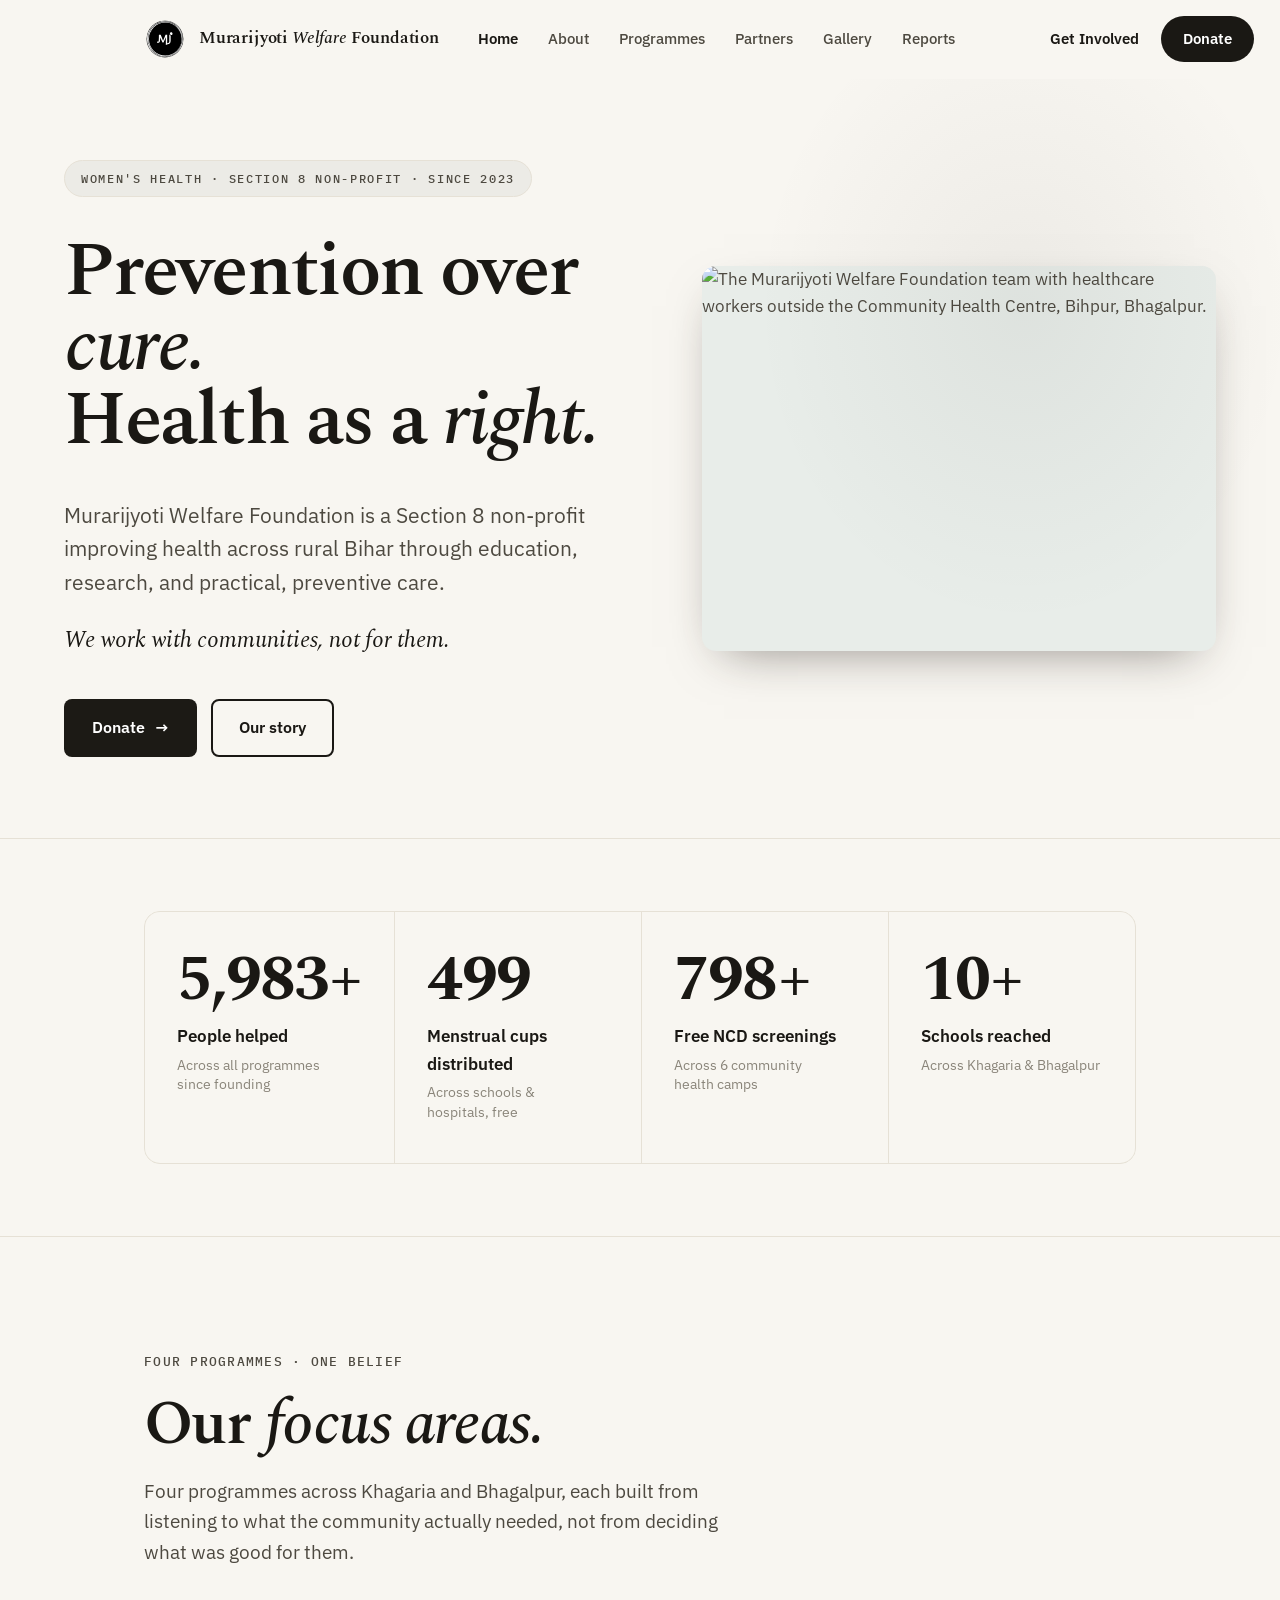
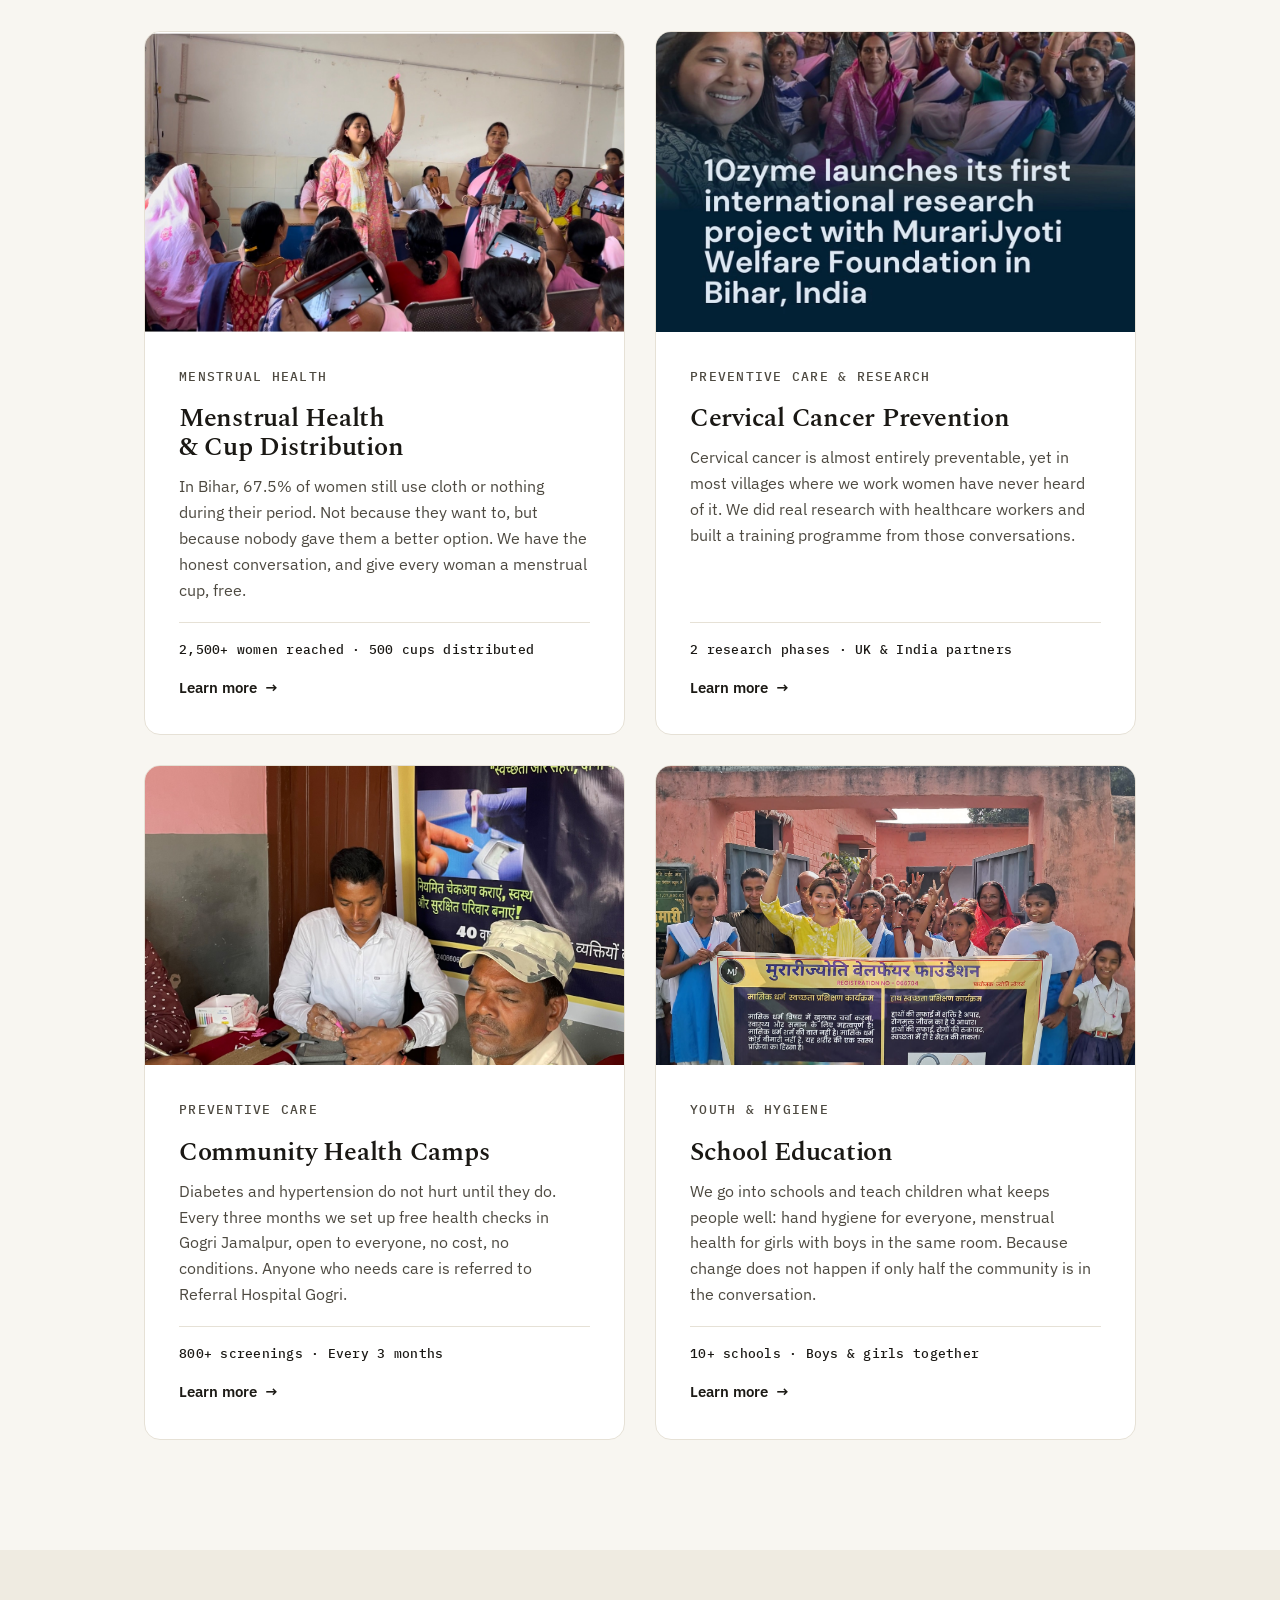
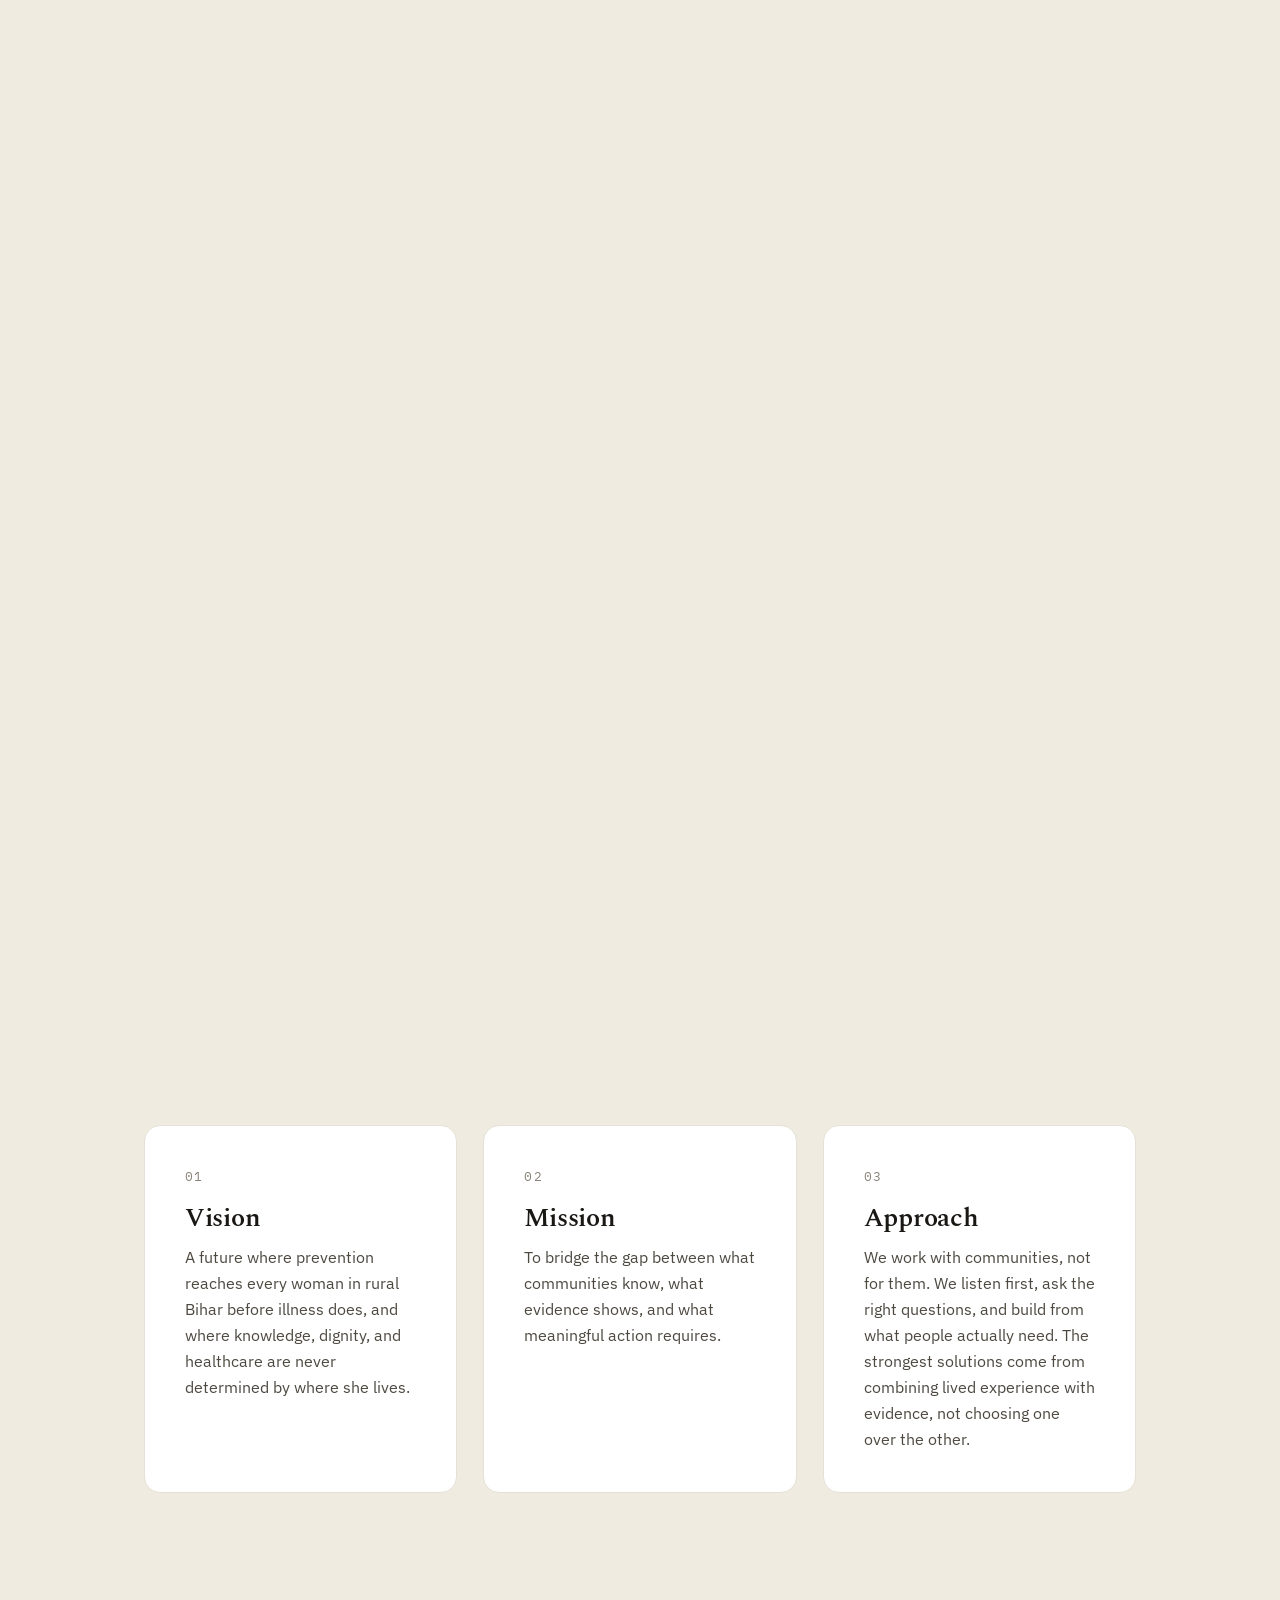
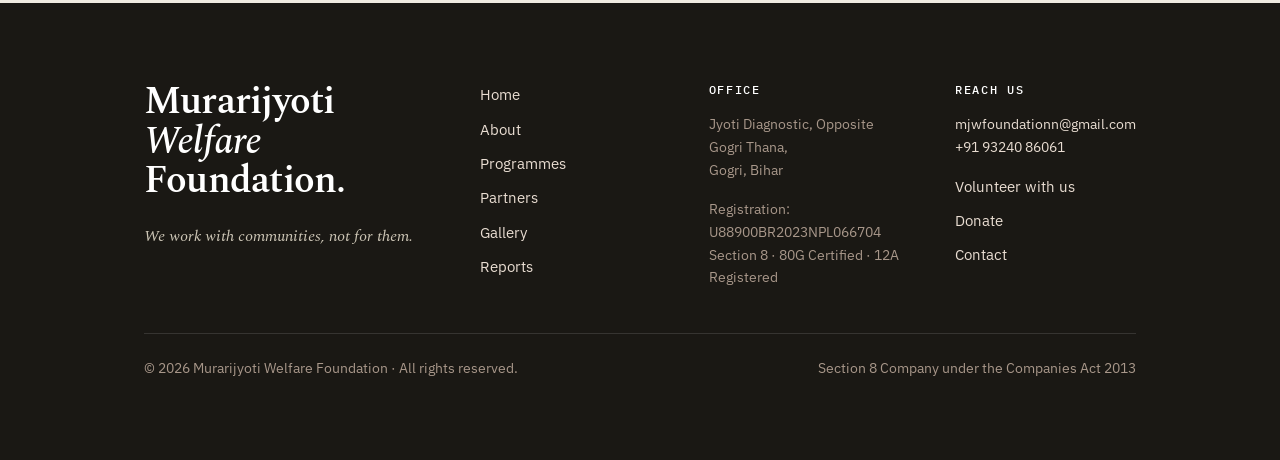
==== index.html @ c7e67e41 "Add reports page, press strip, Junoon Award; update stats - New reports.html: 2026 Activity Report P" ====
<!DOCTYPE html>
<html lang="en">
<head>
<meta charset="UTF-8" />
<meta name="viewport" content="width=device-width, initial-scale=1.0" />
<title>Murarijyoti Welfare Foundation — Public health is a basic human right</title>
<meta name="description" content="Murarijyoti Welfare Foundation is a Section 8 non-profit improving health across rural Bihar through menstrual health, cervical cancer prevention, community health camps, and school education." />
<link rel="canonical" href="index.html" />
<link rel="icon" href="logo.svg" type="image/svg+xml" />
<meta property="og:type" content="website" />
<meta property="og:site_name" content="Murarijyoti Welfare Foundation" />
<meta property="og:locale" content="en_IN" />
<meta property="og:title" content="Murarijyoti Welfare Foundation — Public health is a basic human right" />
<meta property="og:description" content="A Section 8 non-profit improving health across rural Bihar through education, research, and practical, preventive care." />
<meta property="og:image" content="photos/IMG_0752.jpeg" />
<link rel="stylesheet" href="styles.css" />
</head>
<body>
<a class="skiplink" href="#main">Skip to content</a>

<!-- ============ HEADER ============ -->
<header class="topbar" id="topbar" data-screen-label="Header">
  <div class="wrap">
    <nav class="nav" aria-label="Primary">
      <a class="brand" href="index.html" aria-label="Murarijyoti Welfare Foundation — home">
        <img class="brand__logo" src="logo.svg" alt="" width="44" height="44" />
        <span class="brand__text">
          <span class="brand__name">Murarijyoti <em>Welfare</em> Foundation</span>
        </span>
      </a>
      <div class="navlinks">
        <a href="index.html" class="active">Home</a>
        <a href="about.html">About</a>
        <a href="programs.html">Programmes</a>
        <a href="partners.html">Partners</a>
        <a href="gallery.html">Gallery</a>
        <a href="reports.html">Reports</a>
      </div>
      <div class="navactions">
        <a href="get-involved.html" class="nav__ghost">Get Involved</a>
        <a href="donate.html" class="nav__donate">Donate</a>
      </div>
      <button class="navtoggle" aria-label="Open menu" aria-expanded="false" aria-controls="mm" onclick="var m=document.getElementById('mm');var o=m.classList.toggle('open');this.setAttribute('aria-expanded',o)">
        <span></span><span></span><span></span>
      </button>
    </nav>
    <div class="mobilemenu" id="mm">
      <a href="index.html">Home</a>
      <a href="about.html">About</a>
      <a href="programs.html">Programmes</a>
      <a href="partners.html">Partners</a>
        <a href="gallery.html">Gallery</a>
      <a href="reports.html">Reports</a>
      <a href="get-involved.html">Get Involved</a>
      <a href="donate.html">Donate</a>
    </div>
  </div>
</header>

<main id="main">

<!-- ============ 1 · HERO ============ -->
<section class="hero2 hero2--split" data-screen-label="Hero">
  <div class="wrap hero2__inner reveal">
    <div class="hero2__col">
      <p class="hero2__badge">Women's health · Section 8 non-profit · Since 2023</p>
      <h1 class="hero2__head">Prevention over <em>cure.</em><br />Health as a <em>right.</em></h1>
      <p class="hero2__lede">Murarijyoti Welfare Foundation is a Section 8 non-profit improving health across rural Bihar through education, research, and practical, preventive care.</p>
      <p class="hero2__tag">We work with communities, not for them.</p>
      <div class="hero2__cta">
        <a href="donate.html" class="btn btn--primary">Donate <span class="arrow">→</span></a>
        <a href="about.html" class="btn btn--ghost">Our story</a>
      </div>
    </div>
    <figure class="hero2__media reveal">
      <div class="ph ph--shadow"><img src="photos/IMG_0752.jpeg" alt="The Murarijyoti Welfare Foundation team with healthcare workers outside the Community Health Centre, Bihpur, Bhagalpur." /></div>
    </figure>
  </div>
</section>

<!-- ============ 2 · IMPACT STATISTICS ============ -->
<section class="statband" aria-label="Our impact in numbers" data-screen-label="Impact stats">
  <div class="wrap">
    <div class="statrow">
      <div class="stat reveal">
        <p class="stat__num"><span class="count" data-target="6000" data-suffix="+">0</span></p>
        <p class="stat__label">People helped</p>
        <p class="stat__note">Across all programmes since founding</p>
      </div>
      <div class="stat reveal">
        <p class="stat__num"><span class="count" data-target="500">0</span></p>
        <p class="stat__label">Menstrual cups distributed</p>
        <p class="stat__note">Across schools &amp; hospitals, free</p>
      </div>
      <div class="stat reveal">
        <p class="stat__num"><span class="count" data-target="800" data-suffix="+">0</span></p>
        <p class="stat__label">Free NCD screenings</p>
        <p class="stat__note">Across 6 community health camps</p>
      </div>
      <div class="stat reveal">
        <p class="stat__num"><span class="count" data-target="10" data-suffix="+">0</span></p>
        <p class="stat__label">Schools reached</p>
        <p class="stat__note">Across Khagaria &amp; Bhagalpur</p>
      </div>
    </div>
  </div>
</section>

<!-- ============ 3 · FOCUS AREAS ============ -->
<section class="section" data-screen-label="Focus areas">
  <div class="wrap">
    <div class="sectionhead reveal">
      <p class="smark"><span class="smark__no">§ 01</span> Four programmes · One belief</p>
      <h2 class="dhead">Our <em>focus areas.</em></h2>
      <p class="dhead__lede">Four programmes across Khagaria and Bhagalpur, each built from listening to what the community actually needed, not from deciding what was good for them.</p>
    </div>

    <div class="focusgrid">
      <article class="focus reveal">
        <figure class="ph focus__media"><img src="photos/IMG_0027.jpg" alt="The MJWF founder holds up a menstrual cup during a community session, with women gathered around." loading="lazy" /></figure>
        <div class="focus__body">
          <span class="focus__cat">Menstrual Health</span>
          <h3 class="focus__title">Menstrual Health &amp; Cup Distribution</h3>
          <p class="focus__desc">In Bihar, 67.5% of women still use cloth or nothing during their period. Not because they want to, but because nobody gave them a better option. We have the honest conversation, and give every woman a menstrual cup, free.</p>
          <p class="focus__metrics">2,500+ women reached · 500 cups distributed</p>
          <a href="programs.html#menstrual" class="cardlink">Learn more <span class="arrow">→</span></a>
        </div>
      </article>

      <article class="focus reveal">
        <figure class="ph focus__media"><img src="photos/IMG_2945.jpg" alt="Women raise their hands at the launch of the cervical cancer research project with MJWF in Bihar." loading="lazy" /></figure>
        <div class="focus__body">
          <span class="focus__cat">Preventive Care &amp; Research</span>
          <h3 class="focus__title">Cervical Cancer Prevention</h3>
          <p class="focus__desc">Cervical cancer is almost entirely preventable, yet in most villages where we work women have never heard of it. We did real research with healthcare workers and built a training programme from those conversations.</p>
          <p class="focus__metrics">2 research phases · UK &amp; India partners</p>
          <a href="programs.html#cervical" class="cardlink">Learn more <span class="arrow">→</span></a>
        </div>
      </article>

      <article class="focus reveal">
        <figure class="ph focus__media"><img src="photos/IMG_8501.jpg" alt="A man has his blood sugar checked with a finger-prick test at a free MJWF community health camp." loading="lazy" /></figure>
        <div class="focus__body">
          <span class="focus__cat">Preventive Care</span>
          <h3 class="focus__title">Community Health Camps</h3>
          <p class="focus__desc">Diabetes and hypertension do not hurt until they do. Every three months we set up free health checks in Gogri Jamalpur, open to everyone, no cost, no conditions. Anyone who needs care is referred to Referral Hospital Gogri.</p>
          <p class="focus__metrics">800+ screenings · Every 3 months</p>
          <a href="programs.html#camps" class="cardlink">Learn more <span class="arrow">→</span></a>
        </div>
      </article>

      <article class="focus reveal">
        <figure class="ph focus__media"><img src="photos/home-school.jpg" alt="Schoolgirls and the MJWF founder outside the school gate at Kanya Madhya Vidyalaya, Shirnia." loading="lazy" style="object-position:center 38%;" /></figure>
        <div class="focus__body">
          <span class="focus__cat">Youth &amp; Hygiene</span>
          <h3 class="focus__title">School Education</h3>
          <p class="focus__desc">We go into schools and teach children what keeps people well: hand hygiene for everyone, menstrual health for girls with boys in the same room. Because change does not happen if only half the community is in the conversation.</p>
          <p class="focus__metrics">10+ schools · Boys &amp; girls together</p>
          <a href="programs.html#school" class="cardlink">Learn more <span class="arrow">→</span></a>
        </div>
      </article>
    </div>
  </div>
</section>

<!-- ============ 3.5 · PRESS & AWARDS STRIP ============ -->
<section class="section section--cream" data-screen-label="Press and awards">
  <div class="wrap">
    <div class="sectionhead reveal">
      <p class="smark"><span class="smark__no">§ 03</span> Recognition &amp; press</p>
      <h2 class="dhead">Others have <em>taken notice.</em></h2>
    </div>

    <!-- Junoon Award callout -->
    <div class="reveal" style="margin-bottom: clamp(32px,4vw,52px);">
      <div style="background:var(--ink);border-radius:16px;padding:clamp(28px,3.4vw,44px);display:grid;gap:clamp(20px,3vw,40px);grid-template-columns:1fr;align-items:center;" class="award-strip">
        <div>
          <p style="font-family:var(--mono);font-size:12px;letter-spacing:0.14em;text-transform:uppercase;color:var(--marigold);margin:0 0 14px;font-weight:500;">Award · May 2026</p>
          <h3 style="font-family:var(--serif);font-weight:600;color:#fff;font-size:clamp(22px,2.8vw,34px);line-height:1.1;letter-spacing:-0.02em;margin:0 0 12px;">Junoon Award by Goonj</h3>
          <p style="color:#B8B1A4;font-size:var(--fs-card-body);line-height:1.6;margin:0 0 20px;max-width:56ch;">Selected as a Junoon Awardee at Goonj's Menstruation Dialogue 2026 in New Delhi — recognised as a grassroots organisation working in health and hygiene in rural Bihar. Tejaswini spoke as a panelist at the event.</p>
          <a href="reports.html#award" style="display:inline-flex;align-items:center;gap:8px;font-weight:600;font-size:15px;color:var(--marigold);">See all recognition <span class="arrow">→</span></a>
        </div>
      </div>
    </div>

    <!-- Press logos / names row -->
    <p style="font-family:var(--mono);font-size:11.5px;letter-spacing:0.12em;text-transform:uppercase;color:var(--muted);margin:0 0 22px;font-weight:500;" class="reveal">As covered by</p>
    <div class="reveal" style="display:flex;flex-wrap:wrap;gap:1px;background:var(--line);border:1px solid var(--line);border-radius:14px;overflow:hidden;">
      <a href="https://yourstory.com/2026/08/tejaswini-murarijyoti-welfare-foundation-bihar-women-health" target="_blank" rel="noopener" style="background:var(--white);flex:1 1 140px;display:flex;align-items:center;justify-content:center;text-align:center;font-family:var(--serif);font-weight:600;font-size:clamp(14px,1.7vw,18px);color:var(--ink);padding:22px 18px;min-height:80px;transition:background .15s;text-decoration:none;" onmouseenter="this.style.background='var(--cream)'" onmouseleave="this.style.background='var(--white)'">YourStory</a>
      <a href="reports.html" style="background:var(--white);flex:1 1 140px;display:flex;align-items:center;justify-content:center;text-align:center;font-family:var(--serif);font-weight:600;font-size:clamp(14px,1.7vw,18px);color:var(--ink);padding:22px 18px;min-height:80px;transition:background .15s;text-decoration:none;" onmouseenter="this.style.background='var(--cream)'" onmouseleave="this.style.background='var(--white)'">Times of India</a>
      <a href="reports.html" style="background:var(--white);flex:1 1 140px;display:flex;align-items:center;justify-content:center;text-align:center;font-family:var(--serif);font-weight:600;font-size:clamp(14px,1.7vw,18px);color:var(--ink);padding:22px 18px;min-height:80px;transition:background .15s;text-decoration:none;" onmouseenter="this.style.background='var(--cream)'" onmouseleave="this.style.background='var(--white)'">Zee News</a>
      <a href="reports.html" style="background:var(--white);flex:1 1 140px;display:flex;align-items:center;justify-content:center;text-align:center;font-family:var(--serif);font-weight:600;font-size:clamp(14px,1.7vw,18px);color:var(--ink);padding:22px 18px;min-height:80px;transition:background .15s;text-decoration:none;" onmouseenter="this.style.background='var(--cream)'" onmouseleave="this.style.background='var(--white)'">Prabhat Khabar</a>
      <a href="reports.html" style="background:var(--white);flex:1 1 140px;display:flex;align-items:center;justify-content:center;text-align:center;font-family:var(--serif);font-weight:600;font-size:clamp(14px,1.7vw,18px);color:var(--ink);padding:22px 18px;min-height:80px;transition:background .15s;text-decoration:none;" onmouseenter="this.style.background='var(--cream)'" onmouseleave="this.style.background='var(--white)'">Hindustan</a>
    </div>
    <div style="margin-top:20px;" class="reveal">
      <a href="reports.html" class="cardlink">See all press coverage <span class="arrow">→</span></a>
    </div>
  </div>
</section>

<!-- ============ 4 · VISION / MISSION / APPROACH ============ -->
<section class="section section--cream" data-screen-label="Vision Mission Approach">
  <div class="wrap">
    <div class="sectionhead reveal">
      <p class="smark"><span class="smark__no">§ 02</span> Vision · Mission · Approach</p>
      <h2 class="dhead">Our <em>purpose</em>, in three notes.</h2>
      <p class="dhead__lede">Guided by one belief: that prevention is better than cure, and that public health is a basic human right.</p>
    </div>

    <div class="vma">
      <article class="vmacard reveal">
        <span class="vmacard__no">01</span>
        <h3 class="vmacard__title">Vision</h3>
        <p class="vmacard__text">A future where prevention reaches every woman in rural Bihar before illness does, and where knowledge, dignity, and healthcare are never determined by where she lives.</p>
      </article>
      <article class="vmacard reveal">
        <span class="vmacard__no">02</span>
        <h3 class="vmacard__title">Mission</h3>
        <p class="vmacard__text">To bridge the gap between what communities know, what evidence shows, and what meaningful action requires.</p>
      </article>
      <article class="vmacard reveal">
        <span class="vmacard__no">03</span>
        <h3 class="vmacard__title">Approach</h3>
        <p class="vmacard__text">We work with communities, not for them. We listen first, ask the right questions, and build from what people actually need. The strongest solutions come from combining lived experience with evidence, not choosing one over the other.</p>
      </article>
    </div>
  </div>
</section>

</main>

<!-- ============ 8 · FOOTER ============ -->
<footer class="footer" data-screen-label="Footer">
  <div class="wrap">
    <div class="footer__grid">
      <div class="footer__brand">
        <p class="footer__wordmark">Murarijyoti <em>Welfare</em><br />Foundation.</p>
        <p class="footer__tag">We work with communities, not for them.</p>
      </div>
      <div>
        <nav class="footer__navlist" aria-label="Site pages">
          <a href="index.html">Home</a>
          <a href="about.html">About</a>
          <a href="programs.html">Programmes</a>
          <a href="partners.html">Partners</a>
          <a href="gallery.html">Gallery</a>
          <a href="reports.html">Reports</a>
        </nav>
      </div>
      <div>
        <h4>Office</h4>
        <p class="footer__reg">
          Jyoti Diagnostic, Opposite Gogri Thana,<br />Gogri, Bihar
        </p>
        <p class="footer__reg" style="margin-top:16px;">
          Registration: U88900BR2023NPL066704<br />
          Section 8 · 80G Certified · 12A Registered
        </p>
      </div>
      <div>
        <h4>Reach us</h4>
        <p class="footer__reg">
          <a href="mailto:mjwfoundationn@gmail.com">mjwfoundationn@gmail.com</a><br />
          <a href="tel:+919324086061">+91 93240 86061</a>
        </p>
        <nav class="footer__navlist" style="margin-top:16px;" aria-label="Connect">
          <a href="get-involved.html">Volunteer with us</a>
          <a href="donate.html">Donate</a>
          <a href="contact.html">Contact</a>
        </nav>
      </div>
    </div>
    <div class="footer__bottom">
      <span>© 2026 Murarijyoti Welfare Foundation · All rights reserved.</span>
      <span>Section 8 Company under the Companies Act 2013</span>
    </div>
  </div>
</footer>

<script>
/* ---- sticky nav scroll state ---- */
(function(){
  var bar = document.getElementById('topbar');
  function onScroll(){
    if (window.scrollY > 24) bar.classList.add('scrolled');
    else bar.classList.remove('scrolled');
  }
  window.addEventListener('scroll', onScroll, { passive:true });
  onScroll();
})();

/* ---- scroll reveal ---- */
(function(){
  var els = [].slice.call(document.querySelectorAll('.reveal'));
  if (!('IntersectionObserver' in window) || window.matchMedia('(prefers-reduced-motion: reduce)').matches){
    els.forEach(function(e){ e.classList.add('in'); });
    return;
  }
  var io = new IntersectionObserver(function(entries){
    entries.forEach(function(en){
      if (en.isIntersecting){ en.target.classList.add('in'); io.unobserve(en.target); }
    });
  }, { threshold: 0.12, rootMargin: '0px 0px -8% 0px' });
  els.forEach(function(e){ io.observe(e); });
})();

/* ---- animated counters ---- */
(function(){
  var counters = [].slice.call(document.querySelectorAll('.count'));
  function animate(el){
    var target = parseFloat(el.getAttribute('data-target')) || 0;
    var suffix = el.getAttribute('data-suffix') || '';
    var dur = 1400, start = null;
    function step(ts){
      if (!start) start = ts;
      var p = Math.min((ts - start) / dur, 1);
      var eased = 1 - Math.pow(1 - p, 3);
      el.textContent = Math.round(target * eased).toLocaleString('en-IN') + suffix;
      if (p < 1) requestAnimationFrame(step);
    }
    requestAnimationFrame(step);
  }
  if (!('IntersectionObserver' in window)){ counters.forEach(function(c){ c.textContent = c.getAttribute('data-target') + (c.getAttribute('data-suffix')||''); }); return; }
  var io = new IntersectionObserver(function(entries){
    entries.forEach(function(en){
      if (en.isIntersecting){ animate(en.target); io.unobserve(en.target); }
    });
  }, { threshold: 0.6 });
  counters.forEach(function(c){ io.observe(c); });
})();
</script>

</body>
</html>
---- styles.css ----
/* ===========================================================
   Murarijyoti Welfare Foundation — shared stylesheet
   Monochrome & premium. Rich near-black (from the logo) +
   warm ivory + graphite greys. The photography carries the
   colour. No competing accent hue. Mobile-first.
   =========================================================== */

@import url('https://fonts.googleapis.com/css2?family=Spectral:ital,wght@0,400;0,500;0,600;0,700;1,400&family=IBM+Plex+Sans:wght@400;500;600;700&family=IBM+Plex+Mono:wght@400;500&display=swap');

:root {
  /* Monochrome system. --red/--marigold names are kept so existing
     rules re-point cleanly; the values are now black & warm neutral. */
  --red: #1C1A15;        /* near-black — the brand 'accent' is the ink itself */
  --red-deep: #000000;
  --marigold: #CDC6B6;   /* warm light stone, for accents on dark backgrounds */
  --ink: #1A1814;
  --body: #4D4940;
  --muted: #8A857A;
  --line: #E6E1D6;
  --paper: #F8F6F1;      /* warm ivory */
  --cream: #EFEBE1;      /* warm stone section */
  --white: #FFFFFF;
  --green-wash: #EFEBE1; /* warm neutral wash for hovers / tags */

  --maxw: 1120px;
  --gutter: clamp(20px, 5vw, 64px);

  --serif: 'Spectral', Georgia, 'Times New Roman', serif;
  --sans: 'IBM Plex Sans', system-ui, sans-serif;
  --mono: 'IBM Plex Mono', ui-monospace, monospace;

  /* ---- shared type scale: keeps every card title / card body /
     micro-label / footer caption at one consistent size site-wide
     instead of drifting +/-1-4px per component ---- */
  --fs-card-title: clamp(21px, 2.4vw, 26px);   /* h3-level card/block titles */
  --fs-card-body: 16px;                         /* card / block description copy */
  --fs-label: 12.5px;                           /* mono micro-labels, kickers, eyebrows */
  --fs-caption: 13.5px;                         /* footer fine print */

  /* ---- shared spacing rhythm: same gap below a card's kicker/label,
     and same gap below a card's title, everywhere ---- */
  --gap-label: 18px;   /* kicker/label -> title */
  --gap-title: 12px;   /* title -> body copy */
}

* { box-sizing: border-box; }

html { -webkit-text-size-adjust: 100%; scroll-behavior: smooth; }

body {
  margin: 0;
  font-family: var(--sans);
  color: var(--body);
  background: var(--paper);
  font-size: 17px;
  line-height: 1.62;
  -webkit-font-smoothing: antialiased;
  text-rendering: optimizeLegibility;
}

img { max-width: 100%; display: block; }

a { color: var(--red); text-decoration: none; }
a:hover { color: var(--red-deep); }

h1, h2, h3, h4 {
  font-family: var(--serif);
  color: var(--ink);
  font-weight: 600;
  line-height: 1.12;
  letter-spacing: -0.01em;
  margin: 0;
  text-wrap: balance;
}

p { margin: 0 0 1.1em; text-wrap: pretty; }
p:last-child { margin-bottom: 0; }

/* ---------- layout helpers ---------- */
.wrap { width: 100%; max-width: var(--maxw); margin-inline: auto; padding-inline: var(--gutter); }
.section { padding-block: clamp(56px, 9vw, 110px); }
.section--cream { background: var(--cream); }
.section--ink { background: var(--ink); color: #D8D3C8; }
.section--red { background: var(--ink); color: #D8D3C8; }

.eyebrow {
  font-family: var(--mono);
  font-size: var(--fs-label);
  letter-spacing: 0.16em;
  text-transform: uppercase;
  color: var(--red);
  margin: 0 0 18px;
  display: flex;
  align-items: center;
  gap: 12px;
  font-weight: 500;
}
.eyebrow::before {
  content: "";
  width: 26px; height: 2px; background: var(--red); display: inline-block;
}
.section--ink .eyebrow, .section--red .eyebrow { color: var(--marigold); }
.section--ink .eyebrow::before, .section--red .eyebrow::before { background: var(--marigold); }

/* ---------- clean hairline divider ---------- */
.motif { height: 1px; background: var(--line); }

/* ---------- header / nav ---------- */
.topbar { position: sticky; top: 0; z-index: 50; background: rgba(255,255,255,0.92); backdrop-filter: blur(8px); border-bottom: 1px solid var(--line); }
.nav { display: flex; align-items: center; justify-content: space-between; gap: 16px; min-height: 68px; }
.brand { display: flex; align-items: center; gap: 12px; }
.brand__logo {
  width: 42px; height: 42px; border-radius: 50%; flex: none; display: block;
  background: transparent;
}
.footer .brand__logo { background: #FFFFFF; padding: 2px; }

/* ---------- full-bleed hero ---------- */
.hero { position: relative; display: flex; align-items: flex-end; overflow: hidden;
  min-height: min(86vh, 780px); background: var(--ink); }
.hero__media { position: absolute; inset: 0;
  background-image: url('photos/IMG_8527.jpg');
  background-size: cover; background-position: center 26%; background-repeat: no-repeat; }
.hero__scrim { position: absolute; inset: 0;
  background:
    linear-gradient(178deg, rgba(14,16,13,0.05) 0%, rgba(14,16,13,0.20) 38%, rgba(14,16,13,0.68) 78%, rgba(14,16,13,0.88) 100%),
    linear-gradient(95deg, rgba(14,16,13,0.58) 0%, rgba(14,16,13,0.12) 60%, rgba(14,16,13,0) 100%); }
.hero__inner { position: relative; padding-block: clamp(40px, 6vw, 84px); color: #fff; }
.hero .eyebrow { color: var(--marigold); }
.hero .eyebrow::before { background: var(--marigold); }
.hero h1 { color: #fff; font-size: clamp(30px, 5vw, 62px); font-weight: 600;
  max-width: 19ch; margin-bottom: 22px; text-shadow: 0 2px 30px rgba(20,12,8,0.35); }
.hero__sub { font-family: var(--serif); font-size: clamp(18px, 2.3vw, 25px);
  color: #ECE6D9; max-width: 34ch; margin-bottom: 32px; line-height: 1.4; font-style: italic; }
.hero__cta { display: flex; flex-wrap: wrap; gap: 14px; }
.brand__name { font-family: var(--serif); font-weight: 600; color: var(--ink); font-size: 16px; line-height: 1.15; letter-spacing: -0.01em; white-space: nowrap; }
.brand__sub { font-family: var(--mono); font-size: 10px; letter-spacing: 0.07em; color: var(--muted); text-transform: uppercase; white-space: nowrap; }

.navlinks { display: none; align-items: center; gap: 4px; }
.navlinks a {
  color: var(--body); font-weight: 500; font-size: 15px; white-space: nowrap;
  padding: 8px 11px; border-radius: 7px; transition: background .15s, color .15s;
}
.navlinks a:hover { background: rgba(28,26,21,0.06); color: var(--red-deep); }
.navlinks a.active { color: var(--red); }
.nav__donate {
  background: var(--red); color: #fff !important; padding: 9px 18px !important;
  border-radius: 7px; font-weight: 600;
}
.nav__donate:hover { background: var(--red-deep); }

.navtoggle { display: inline-flex; flex-direction: column; gap: 4px; background: none; border: 0; cursor: pointer; padding: 10px; margin-right: -8px; }
.navtoggle span { width: 22px; height: 2px; background: var(--ink); display: block; border-radius: 2px; transition: transform .2s; }

.mobilemenu { display: none; flex-direction: column; padding: 8px 0 16px; border-top: 1px solid var(--line); }
.mobilemenu.open { display: flex; }
.mobilemenu a { color: var(--ink); font-weight: 500; padding: 12px 4px; border-bottom: 1px solid var(--line); }
.mobilemenu a:last-child { border-bottom: 0; }

@media (min-width: 1000px) {
  .navlinks { display: flex; }
  .navtoggle { display: none; }
  .mobilemenu { display: none !important; }
}

/* ---------- buttons ---------- */
.btn {
  display: inline-flex; align-items: center; gap: 10px; white-space: nowrap;
  font-family: var(--sans); font-weight: 600; font-size: 16px;
  padding: 14px 26px; border-radius: 8px; cursor: pointer;
  border: 2px solid transparent; transition: background .15s, color .15s, border-color .15s;
}
.btn--primary { background: var(--red); color: #fff; }
.btn--primary:hover { background: var(--red-deep); color: #fff; }
.btn--ghost { background: transparent; color: var(--ink); border-color: var(--ink); }
.btn--ghost:hover { background: var(--ink); color: #fff; }
.btn--onred { background: #fff; color: var(--red-deep); }
.btn--onred:hover { background: var(--green-wash); color: var(--red-deep); }
.btn--onink { background: #fff; color: var(--red-deep); }
.btn--onink:hover { background: var(--green-wash); color: var(--red-deep); }
.btn .arrow { transition: transform .15s; }
.btn:hover .arrow { transform: translateX(3px); }

/* ---------- real photographs (all uniform 3:2) ---------- */
.ph { display: block; margin: 0; border-radius: 14px; overflow: hidden; background: #E8EDE9; position: relative; aspect-ratio: 3 / 2; }
.ph img { width: 100%; height: 100%; object-fit: cover; display: block; }
.ph--shadow { box-shadow: 0 18px 48px -22px rgba(42,32,28,0.55); }
.photo__note {
  font-family: var(--sans); font-size: 13.5px; letter-spacing: 0.01em;
  color: var(--muted); margin-top: 12px; line-height: 1.5; font-style: italic;
}

/* ---------- stat pull-outs ---------- */
.statbig { font-family: var(--serif); font-weight: 700; color: var(--red); line-height: 1; letter-spacing: -0.02em; }
.section--ink .statbig, .section--red .statbig { color: var(--marigold); }

/* generic prose measure */
.measure { max-width: 64ch; }
.measure-narrow { max-width: 54ch; }

/* ---------- footer ---------- */
.footer { background: var(--ink); color: #C9B9AC; padding-block: clamp(48px, 7vw, 80px); font-size: 15px; }
.footer a { color: #E9DDD2; }
.footer a:hover { color: #fff; }
.footer__grid { display: grid; gap: 40px; grid-template-columns: 1fr; }
.footer h4 { color: #fff; font-family: var(--mono); font-weight: 500; font-size: 12px; letter-spacing: 0.14em; text-transform: uppercase; margin-bottom: 16px; }
.footer__brand .brand__name { color: #fff; }
.footer__statement { font-family: var(--serif); font-size: 17px; line-height: 1.5; color: #E9DDD2; max-width: 38ch; }
.footer__navlist { display: flex; flex-direction: column; gap: 10px; }
.footer__reg { font-size: var(--fs-caption); line-height: 1.7; color: #A8978A; }
.footer__bottom { margin-top: 44px; padding-top: 24px; border-top: 1px solid rgba(255,255,255,0.12); display: flex; flex-wrap: wrap; gap: 8px 20px; justify-content: space-between; font-size: var(--fs-caption); color: #A8978A; }

@media (min-width: 720px) {
  .footer__grid { grid-template-columns: 1.4fr 1fr 1fr; gap: 48px; }
}

/* ---------- misc ---------- */
.tag {
  display: inline-block; font-family: var(--mono); font-size: 11.5px; letter-spacing: 0.1em;
  text-transform: uppercase; color: var(--red); background: var(--green-wash);
  padding: 5px 11px; border-radius: 999px; font-weight: 500;
}
hr.rule { border: 0; border-top: 1px solid var(--line); margin: 0; }

/* ---------- home: story two-up ---------- */
.storygrid { display: grid; gap: clamp(28px,4vw,48px); grid-template-columns: 1fr; align-items: start; }
@media (min-width: 820px) {
  .storygrid { grid-template-columns: 1.5fr 1fr; }
  .storygrid .ph { position: sticky; top: 92px; }
}

/* a couple of genuine pull-stats inside the prose, lightly lifted */
.databody em {
  font-style: normal;
  font-weight: 600;
  color: var(--ink);
}
.databody strong {
  font-family: var(--serif);
  font-weight: 600;
  color: var(--red);
  font-size: 1.05em;
}

/* ---------- home: programme cards ---------- */
.proggrid { display: grid; gap: clamp(28px,4vw,44px); grid-template-columns: 1fr; }
@media (min-width: 720px) { .proggrid { grid-template-columns: 1fr 1fr; } }
.progcard h3 { font-size: var(--fs-card-title); margin-bottom: var(--gap-title); }
.progcard p { color: var(--body); font-size: var(--fs-card-body); }

.cardlink {
  display: inline-flex; align-items: center; gap: 8px;
  font-weight: 600; font-size: 15px; margin-top: 14px; color: var(--red);
}
.cardlink:hover { color: var(--red-deep); }
.cardlink .arrow { transition: transform .15s; }
.cardlink:hover .arrow { transform: translateX(3px); }

/* ---------- partners row ---------- */
.partnersrow {
  list-style: none; margin: 0; padding: 0;
  display: grid; gap: 1px; background: var(--line);
  border: 1px solid var(--line); border-radius: 12px; overflow: hidden;
  grid-template-columns: 1fr 1fr;
}
@media (min-width: 760px) { .partnersrow { grid-template-columns: repeat(3, 1fr); } }
.partnersrow li {
  background: var(--white);
  display: flex; align-items: center; justify-content: center; text-align: center;
  font-family: var(--serif); font-weight: 500; font-size: clamp(15px,1.8vw,19px);
  color: var(--ink); padding: 26px 18px; min-height: 96px;
  transition: background .15s;
}
.partnersrow li:hover { background: var(--green-wash); }

/* ---------- page intro (inner pages) ---------- */
.pageintro { padding-block: clamp(48px, 7vw, 96px) clamp(36px, 5vw, 60px); }
.pageintro h1 { font-size: clamp(34px, 6vw, 66px); max-width: 16ch; margin-bottom: 22px; }
.pageintro h1 em { font-style: italic; color: var(--red); }
.lede { font-family: var(--serif); font-size: clamp(20px, 2.6vw, 27px); line-height: 1.45; color: var(--ink); max-width: 30ch; }

/* ---------- donate: giving tiers ---------- */
.tiers { display: grid; gap: 1px; background: var(--line); border: 1px solid var(--line); border-radius: 16px; overflow: hidden; grid-template-columns: 1fr; }
@media (min-width: 620px) { .tiers { grid-template-columns: 1fr 1fr; } }
@media (min-width: 980px) { .tiers { grid-template-columns: repeat(4, 1fr); } }
.tier { background: #fff; padding: 30px 26px 28px; display: flex; flex-direction: column; gap: 12px; transition: background .15s; }
.tier:hover { background: var(--green-wash); }
.tier__amt { font-family: var(--serif); font-weight: 700; font-size: clamp(28px, 3.4vw, 38px); color: var(--ink); line-height: 1; letter-spacing: -0.02em; }
.tier__amt span { font-size: 0.6em; color: var(--muted); font-weight: 500; }
.tier__what { color: var(--body); font-size: var(--fs-card-body); line-height: 1.5; }
.tier__tag { font-family: var(--mono); font-size: var(--fs-label); letter-spacing: 0.12em; text-transform: uppercase; color: var(--red); font-weight: 500; }

/* ---------- donate: how to give ---------- */
.givegrid { display: grid; gap: clamp(20px, 3vw, 28px); grid-template-columns: 1fr; align-items: start; }
@media (min-width: 820px) { .givegrid { grid-template-columns: 1.3fr 1fr; } }
.card { background: #fff; border: 1px solid var(--line); border-radius: 16px; padding: clamp(26px, 3.4vw, 40px); }
.card--ink { background: var(--ink); color: #D8D3C8; border-color: transparent; }
.card h3 { font-size: var(--fs-card-title); margin-bottom: var(--gap-title); }
.card--ink h3 { color: #fff; }
.card__kicker { font-family: var(--mono); font-size: var(--fs-label); letter-spacing: 0.14em; text-transform: uppercase; color: var(--red); margin-bottom: var(--gap-label); font-weight: 500; }

.detail { display: flex; justify-content: space-between; align-items: center; gap: 16px; padding: 14px 0; border-top: 1px solid var(--line); }
.detail:first-of-type { border-top: 0; }
.detail__k { font-size: var(--fs-label); color: var(--muted); font-family: var(--mono); letter-spacing: 0.04em; text-transform: uppercase; flex: none; }
.detail__v { font-weight: 600; color: var(--ink); font-size: 16px; text-align: right; font-variant-numeric: tabular-nums; word-break: break-word; }
.copybtn { font-family: var(--mono); font-size: 11px; letter-spacing: 0.08em; text-transform: uppercase; color: var(--red); background: var(--green-wash); border: 0; border-radius: 6px; padding: 6px 10px; cursor: pointer; flex: none; transition: background .15s, color .15s; }
.copybtn:hover { background: var(--red); color: #fff; }

.qrbox { display: flex; flex-direction: column; align-items: center; gap: 16px; text-align: center; }
.qrbox .qrimg { width: 260px; max-width: 100%; height: auto; background: #fff; border-radius: 14px; padding: 16px; box-shadow: 0 18px 44px -22px rgba(0,0,0,0.6); }
.upi__id { font-family: var(--mono); font-size: 15px; color: #fff; background: rgba(255,255,255,0.08); border: 1px solid rgba(255,255,255,0.16); border-radius: 8px; padding: 10px 16px; letter-spacing: 0.03em; }

/* ---------- two-column prose (tax / transparency) ---------- */
.twocol { display: grid; gap: clamp(28px, 4vw, 56px); grid-template-columns: 1fr; }
@media (min-width: 820px) { .twocol { grid-template-columns: 1fr 1fr; } }
.note { font-size: var(--fs-card-body); color: var(--body); }
.note h3 { font-size: var(--fs-card-title); margin-bottom: var(--gap-title); }
.badgerow { display: flex; flex-wrap: wrap; gap: 10px; margin-top: 20px; }
.badge80 { font-family: var(--mono); font-size: var(--fs-label); letter-spacing: 0.06em; color: var(--ink); border: 1px solid var(--line); border-radius: 999px; padding: 8px 15px; background: #fff; }

/* ---------- donate hero (photo band) ---------- */
.dhero { position: relative; display: flex; align-items: flex-end; overflow: hidden;
  min-height: min(70vh, 560px); background: var(--ink); }
.dhero__media { position: absolute; inset: 0; background-size: cover; background-position: center 30%; }
.dhero__scrim { position: absolute; inset: 0;
  background:
    linear-gradient(180deg, rgba(14,16,13,0.10) 0%, rgba(14,16,13,0.30) 45%, rgba(14,16,13,0.82) 100%),
    linear-gradient(95deg, rgba(14,16,13,0.55) 0%, rgba(14,16,13,0) 65%); }
.dhero__inner { position: relative; padding-block: clamp(36px, 5vw, 64px); color: #fff; }
.dhero h1 { color: #fff; font-size: clamp(32px, 5.4vw, 62px); max-width: 17ch; margin-bottom: 20px; text-shadow: 0 2px 26px rgba(10,12,9,0.4); }
.dhero h1 em { font-style: italic; color: #E4D9C0; }
.dhero__lede { font-family: var(--serif); font-size: clamp(18px, 2.3vw, 25px); line-height: 1.45; color: #E9E3D5; max-width: 46ch; font-style: italic; }

/* ---------- impact band (photos + stats) ---------- */
.impactgrid { display: grid; gap: clamp(16px, 2.4vw, 22px); grid-template-columns: 1fr; }
@media (min-width: 720px) { .impactgrid { grid-template-columns: repeat(3, 1fr); } }
.impactcard { position: relative; border-radius: 14px; overflow: hidden; aspect-ratio: 4 / 5; background: #E8EDE9; }
.impactcard img { width: 100%; height: 100%; object-fit: cover; display: block; }
.impactcard__scrim { position: absolute; inset: 0; background: linear-gradient(180deg, rgba(12,14,11,0) 38%, rgba(12,14,11,0.82) 100%); }
.impactcard__cap { position: absolute; left: 20px; right: 20px; bottom: 18px; color: #fff; }
.impactcard__num { font-family: var(--serif); font-weight: 700; font-size: clamp(30px, 4vw, 42px); line-height: 1; letter-spacing: -0.02em; display: block; }
.impactcard__lab { font-size: 14.5px; color: #E9E3D5; margin-top: 6px; display: block; line-height: 1.35; }

/* ===========================================================
   JANMAN-STYLE HOMEPAGE — editorial restructure (v4)
   Transparent sticky nav · counters · focus cards ·
   vision/mission/approach · voices · field updates
   =========================================================== */

/* ---------- transparent → solid sticky nav ---------- */
.topbar {
  position: sticky; top: 0; z-index: 60;
  background: transparent; backdrop-filter: none; border-bottom: 1px solid transparent;
  transition: background .28s ease, border-color .28s ease, box-shadow .28s ease, backdrop-filter .28s ease;
}
.topbar.scrolled {
  background: rgba(248,246,241,0.86); backdrop-filter: blur(12px) saturate(1.2);
  border-bottom: 1px solid var(--line); box-shadow: 0 10px 30px -22px rgba(28,26,21,0.5);
}
.topbar .nav { min-height: 78px; gap: clamp(20px, 4vw, 56px); }
.brand { align-items: center; gap: 13px; }
.brand__text { display: flex; flex-direction: column; line-height: 1.05; }
.brand__name { font-family: var(--serif); font-weight: 600; color: var(--ink); font-size: 17px; letter-spacing: -0.01em; white-space: nowrap; }
.brand__name em { font-style: italic; font-weight: 500; }
.brand__sub { font-family: var(--mono); font-size: 9.5px; letter-spacing: 0.13em; color: var(--muted); text-transform: uppercase; white-space: nowrap; margin-top: 3px; }

.navlinks { display: none; align-items: center; gap: 2px; margin-inline: auto; padding-inline: 16px; }
.navlinks a { color: var(--body); font-weight: 500; font-size: 15px; white-space: nowrap; padding: 8px 14px; border-radius: 8px; transition: background .15s, color .15s; }
.navlinks a:hover { background: rgba(28,26,21,0.06); color: var(--ink); }
.navlinks a.active { color: var(--ink); font-weight: 600; }

.navactions { display: none; align-items: center; gap: 8px; }
.nav__ghost { font-weight: 600; font-size: 15px; color: var(--ink); padding: 9px 14px; border-radius: 8px; transition: background .15s; white-space: nowrap; }
.nav__ghost:hover { background: rgba(28,26,21,0.06); }
.nav__donate { background: var(--ink); color: #fff !important; padding: 11px 22px !important; border-radius: 999px; font-weight: 600; font-size: 15px; transition: background .15s, transform .15s; }
.nav__donate:hover { background: #000; transform: translateY(-1px); }

@media (min-width: 1040px) {
  .navlinks { display: flex; }
  .navactions { display: flex; }
  .navtoggle { display: none; }
  .mobilemenu { display: none !important; }
}

/* ---------- editorial text hero ---------- */
.hero2 { background: var(--paper); position: relative; overflow: hidden; }
.hero2::after {
  content: ""; position: absolute; right: -10%; top: -30%; width: 60vw; height: 120%;
  background: radial-gradient(closest-side, rgba(28,26,21,0.05), transparent 70%);
  pointer-events: none;
}
.hero2__inner { position: relative; padding-block: clamp(64px, 12vh, 150px) clamp(40px, 7vw, 78px); max-width: 980px; }
.hero2__badge {
  display: inline-flex; align-items: center; gap: 10px;
  font-family: var(--mono); font-size: 12px; letter-spacing: 0.14em; text-transform: uppercase;
  color: var(--body); background: rgba(28,26,21,0.05); border: 1px solid var(--line);
  padding: 8px 16px; border-radius: 999px; margin: 0 0 clamp(24px,3.5vw,38px); font-weight: 500;
}
.hero2__head {
  font-family: var(--serif); font-weight: 600; color: var(--ink);
  font-size: clamp(44px, 8.4vw, 104px); line-height: 0.98; letter-spacing: -0.025em;
  margin: 0 0 clamp(26px,3.4vw,40px); text-wrap: balance;
}
.hero2__head em { font-style: italic; font-weight: 500; }
.hero2__lede { font-size: clamp(17px, 2.1vw, 21px); line-height: 1.6; color: var(--body); max-width: 60ch; margin: 0 0 22px; }
.hero2__tag { font-family: var(--serif); font-style: italic; font-size: clamp(18px,2.2vw,23px); color: var(--ink); margin: 0 0 clamp(30px,4vw,40px); }
.hero2__cta { display: flex; flex-wrap: wrap; gap: 14px; }

/* ---------- home: split hero (text + framed photo) ---------- */
.hero2--split .hero2__inner { max-width: none; display: grid; gap: clamp(30px, 4.5vw, 64px); grid-template-columns: 1fr; align-items: center; }
@media (min-width: 940px) { .hero2--split .hero2__inner { grid-template-columns: 1.06fr 0.94fr; padding-block: clamp(56px, 9vh, 116px); } }
.hero2__media { margin: 0; }
.hero2--split .hero2__media .ph { aspect-ratio: 4 / 3; }
.hero2--split .hero2__media .ph img { object-position: center center; }
.hero2--split .hero2__head { font-size: clamp(40px, 6vw, 76px); }
.hero2--split .hero2__lede { max-width: 46ch; }

/* ---------- home: full-bleed photo hero ---------- */
.hero2--photo { background: var(--ink); }
.hero2--photo::after { content: none; }
.hero2--photo .hero2__bg { position: absolute; inset: 0; background-image: url('photos/IMG_0752.jpeg'); background-size: cover; background-position: center 30%; }
.hero2--photo .hero2__scrim { position: absolute; inset: 0;
  background:
    linear-gradient(90deg, rgba(12,14,11,0.78) 0%, rgba(12,14,11,0.58) 36%, rgba(12,14,11,0.26) 66%, rgba(12,14,11,0.06) 100%),
    linear-gradient(180deg, rgba(12,14,11,0.12) 0%, rgba(12,14,11,0) 45%, rgba(12,14,11,0.34) 100%); }
.hero2--photo .hero2__inner { max-width: 760px; padding-block: clamp(72px, 15vh, 168px) clamp(48px, 8vw, 96px); }
.hero2--photo .hero2__badge { color: #fff; background: rgba(255,255,255,0.12); border-color: rgba(255,255,255,0.28); }
.hero2--photo .hero2__head { color: #fff; text-shadow: 0 2px 34px rgba(8,10,7,0.5); }
.hero2--photo .hero2__head em { color: #E4D9C0; }
.hero2--photo .hero2__lede { color: #ECE6D9; }
.hero2--photo .hero2__tag { color: #fff; }
.btn--ghostlight { background: transparent; color: #fff; border-color: rgba(255,255,255,0.42); }
.btn--ghostlight:hover { background: rgba(255,255,255,0.1); border-color: #fff; color: #fff; }

/* ---------- impact stat band ---------- */
.statband { background: var(--paper); border-top: 1px solid var(--line); border-bottom: 1px solid var(--line); padding-block: clamp(40px, 6vw, 72px); }
.statrow { display: grid; grid-template-columns: 1fr 1fr; gap: 1px; background: var(--line); border: 1px solid var(--line); border-radius: 16px; overflow: hidden; }
@media (min-width: 920px) { .statrow { grid-template-columns: repeat(4, 1fr); } }
.stat { background: var(--paper); padding: clamp(26px,3.4vw,40px) clamp(22px,2.6vw,32px); }
.stat__num { font-family: var(--serif); font-weight: 700; color: var(--ink); font-size: clamp(42px, 6vw, 64px); line-height: 0.9; letter-spacing: -0.03em; margin: 0 0 14px; font-variant-numeric: tabular-nums; }
.stat__label { font-weight: 600; color: var(--ink); font-size: clamp(15px,1.7vw,17px); margin: 0 0 5px; }
.stat__note { font-size: 13.5px; color: var(--muted); line-height: 1.45; margin: 0; }

/* ---------- section head: § marks + display heading ---------- */
.sectionhead { max-width: 760px; margin-bottom: clamp(40px, 5vw, 64px); }
.smark { display: inline-flex; align-items: center; gap: 12px; font-family: var(--mono); font-size: var(--fs-label); letter-spacing: 0.1em; text-transform: uppercase; color: var(--body); margin: 0 0 22px; font-weight: 500; }
.smark__no { display: none; }
.dhead { font-family: var(--serif); font-weight: 600; color: var(--ink); font-size: clamp(34px, 5.4vw, 62px); line-height: 1.02; letter-spacing: -0.025em; margin: 0; }
.dhead em { font-style: italic; font-weight: 500; }
.dhead__lede { font-size: clamp(16px,1.9vw,19px); line-height: 1.6; color: var(--body); max-width: 56ch; margin: 20px 0 0; }
.sectionhead--light .smark { color: #B8B1A4; }
.sectionhead--light .smark__no { color: #fff; border-right-color: rgba(255,255,255,0.22); }
.sectionhead--light .dhead { color: #fff; }

/* ---------- focus area cards ---------- */
.focusgrid { display: grid; gap: clamp(20px, 2.6vw, 30px); grid-template-columns: 1fr; }
@media (min-width: 720px) { .focusgrid { grid-template-columns: 1fr 1fr; } }
.focus {
  background: var(--white); border: 1px solid var(--line); border-radius: 16px; overflow: hidden;
  display: flex; flex-direction: column; transition: transform .3s ease, box-shadow .3s ease, border-color .3s ease;
}
.focus:hover { transform: translateY(-4px); box-shadow: 0 28px 60px -34px rgba(28,26,21,0.5); border-color: #D9D3C6; }
.focus__media { border-radius: 0; aspect-ratio: 16 / 10; margin: 0; }
.focus__media img { transition: transform .5s ease; }
.focus:hover .focus__media img { transform: scale(1.04); }
.focus__body { padding: clamp(24px,2.8vw,34px); display: flex; flex-direction: column; flex: 1; }
.focus__cat { font-family: var(--mono); font-size: var(--fs-label); letter-spacing: 0.1em; text-transform: uppercase; color: var(--body); margin-bottom: var(--gap-label); font-weight: 500; }
.focus__title { font-size: var(--fs-card-title); margin-bottom: var(--gap-title); }
.focus__desc { color: var(--body); font-size: var(--fs-card-body); margin-bottom: 18px; }
.focus__metrics { font-family: var(--mono); font-size: 13px; letter-spacing: 0.02em; color: var(--ink); font-weight: 500; padding-top: 16px; border-top: 1px solid var(--line); margin: auto 0 16px; }
.focus .cardlink { margin-top: 0; }

/* ---------- vision / mission / approach ---------- */
.vma { display: grid; gap: clamp(18px,2.4vw,26px); grid-template-columns: 1fr; }
@media (min-width: 820px) { .vma { grid-template-columns: repeat(3, 1fr); } }
.vmacard { background: var(--white); border: 1px solid var(--line); border-radius: 16px; padding: clamp(28px,3.2vw,40px); display: flex; flex-direction: column; transition: transform .3s ease, box-shadow .3s ease; }
.vmacard:hover { transform: translateY(-4px); box-shadow: 0 28px 60px -34px rgba(28,26,21,0.45); }
.vmacard__no { font-family: var(--mono); font-size: var(--fs-label); letter-spacing: 0.1em; color: var(--muted); margin-bottom: var(--gap-label); }
.vmacard__title { font-size: var(--fs-card-title); margin-bottom: var(--gap-title); }
.vmacard__text { color: var(--body); font-size: var(--fs-card-body); margin: 0; }

/* ---------- voices / testimonial ---------- */
.voice .voice__fig { margin: 0; max-width: 920px; }
.voice__quote { font-family: var(--serif); font-weight: 500; font-style: italic; color: #fff; font-size: clamp(24px, 3.6vw, 42px); line-height: 1.28; letter-spacing: -0.015em; margin: 0 0 clamp(28px,3.4vw,40px); text-wrap: pretty; }
.voice__quote::before { content: "\201C"; }
.voice__quote::after { content: "\201D"; }
.voice__cap { display: flex; align-items: center; gap: 18px; }
.voice__avatar { width: 56px; height: 56px; border-radius: 50%; background: var(--marigold); color: var(--ink); display: flex; align-items: center; justify-content: center; font-family: var(--serif); font-weight: 700; font-size: 22px; flex: none; }
.voice__who { display: flex; flex-direction: column; gap: 3px; }
.voice__name { color: #fff; font-weight: 600; font-size: 18px; }
.voice__role { color: #B8B1A4; font-size: 14px; font-family: var(--mono); letter-spacing: 0.03em; }

/* ---------- photo gallery grid ---------- */
.galgrid { display: grid; gap: clamp(12px,1.6vw,20px); grid-template-columns: 1fr; }
@media (min-width: 460px) { .galgrid { grid-template-columns: 1fr 1fr; } }
@media (min-width: 900px) { .galgrid { grid-template-columns: repeat(3, 1fr); } }
@media (min-width: 1280px) { .galgrid { grid-template-columns: repeat(4, 1fr); } }
.gitem { position: relative; margin: 0; aspect-ratio: 4 / 3; border-radius: 16px; overflow: hidden; border: 1px solid var(--line); background: #E8E3D8; transition: transform .3s ease, box-shadow .3s ease, border-color .3s ease; }
.gitem img { width: 100%; height: 100%; object-fit: cover; object-position: center 38%; display: block; transition: transform .6s ease; }
.gitem:hover { transform: translateY(-4px); box-shadow: 0 26px 56px -34px rgba(28,26,21,0.45); border-color: #D9D3C6; }
.gitem:hover img { transform: scale(1.05); }
.gitem__scrim { position: absolute; inset: 0; background: linear-gradient(180deg, rgba(18,17,13,0) 42%, rgba(18,17,13,0.66) 100%); opacity: 0; transition: opacity .3s ease; pointer-events: none; }
.gitem:hover .gitem__scrim { opacity: 1; }
.gitem__tag { position: absolute; left: 14px; right: 14px; bottom: 13px; color: #fff; font-family: var(--mono); font-size: 11.5px; letter-spacing: 0.05em; text-transform: uppercase; line-height: 1.4; transform: translateY(7px); opacity: 0; transition: transform .3s ease, opacity .3s ease; pointer-events: none; }
.gitem:hover .gitem__tag { transform: none; opacity: 1; }

/* ---------- press clippings ---------- */
.pressgrid { display: grid; gap: clamp(16px,2vw,24px); grid-template-columns: 1fr; }
@media (min-width: 680px) { .pressgrid { grid-template-columns: 1fr 1fr; } }
@media (min-width: 1100px) { .pressgrid { grid-template-columns: repeat(3, 1fr); } }
.presscard { margin: 0; background: var(--white); border: 1px solid var(--line); border-radius: 16px; overflow: hidden; display: flex; flex-direction: column; transition: transform .3s ease, box-shadow .3s ease, border-color .3s ease; }
.presscard:hover { transform: translateY(-4px); box-shadow: 0 26px 56px -34px rgba(28,26,21,0.45); border-color: #D9D3C6; }
.presscard__media { margin: 0; background: #F1ECE1; aspect-ratio: 16 / 11; display: flex; align-items: center; justify-content: center; overflow: hidden; padding: 14px; border-bottom: 1px solid var(--line); }
.presscard__media img { max-width: 100%; max-height: 100%; width: auto; height: auto; object-fit: contain; display: block; }
.presscard__cap { padding: 16px clamp(18px,2vw,22px) 20px; display: flex; flex-direction: column; gap: 7px; }
.presscard__pub { font-family: var(--mono); font-size: 11px; letter-spacing: 0.1em; text-transform: uppercase; color: var(--red); }
.presscard__head { font-size: clamp(16px,1.8vw,19px); line-height: 1.28; color: var(--ink); margin: 0; }

/* ---------- closing CTA band ---------- */
.section--cta { background: var(--ink); color: #D8D3C8; }
.ctaband { max-width: 880px; }
.section--cta .smark { color: #B8B1A4; }
.section--cta .smark__no { color: #fff; border-right-color: rgba(255,255,255,0.22); }
.ctaband__line { font-family: var(--serif); font-size: clamp(24px,3.4vw,40px); line-height: 1.32; letter-spacing: -0.015em; color: #fff; margin: 0 0 clamp(30px,4vw,42px); text-wrap: pretty; }

/* ---------- footer wordmark ---------- */
.footer__wordmark { font-family: var(--serif); font-weight: 600; color: #fff; font-size: clamp(28px,3.4vw,38px); line-height: 1.04; letter-spacing: -0.02em; margin: 0 0 22px; }
.footer__wordmark em { font-style: italic; font-weight: 500; }
.footer__tag { font-family: var(--serif); font-style: italic; color: var(--marigold); font-size: 16px; margin: 16px 0 0; }
.footer__grid { grid-template-columns: 1fr; }
@media (min-width: 720px) { .footer__grid { grid-template-columns: 1fr 1fr; gap: 40px; } }
@media (min-width: 1000px) { .footer__grid { grid-template-columns: 1.6fr 1fr 1.1fr 1fr; gap: 48px; } }

/* ---------- get involved: marquee ribbon ---------- */
.marquee { background: var(--ink); color: #E9E3D5; overflow: hidden; padding-block: 18px; border-block: 1px solid rgba(255,255,255,0.08); }
.marquee__track { display: flex; width: max-content; animation: marquee 38s linear infinite; }
.marquee__set { display: flex; align-items: center; gap: 0; flex: none; }
.marquee__set > span { font-family: var(--serif); font-style: italic; font-size: clamp(16px,1.9vw,20px); white-space: nowrap; padding-inline: 28px; color: #E9E3D5; }
.marquee__set > span:not(:first-child) { border-left: 1px solid rgba(255,255,255,0.14); }
@keyframes marquee { from { transform: translateX(0); } to { transform: translateX(-50%); } }
@media (prefers-reduced-motion: reduce) { .marquee__track { animation: none; } }

/* ---------- get involved: ways grid ---------- */
.waysgrid { display: grid; gap: clamp(18px,2.4vw,26px); grid-template-columns: 1fr; }
@media (min-width: 660px) { .waysgrid { grid-template-columns: 1fr 1fr; } }
@media (min-width: 1000px) { .waysgrid { grid-template-columns: repeat(3, 1fr); } }
.way { background: var(--white); border: 1px solid var(--line); border-radius: 16px; padding: clamp(26px,3vw,38px); display: flex; flex-direction: column; transition: transform .3s ease, box-shadow .3s ease, border-color .3s ease; }
.way:hover { transform: translateY(-4px); box-shadow: 0 28px 60px -34px rgba(28,26,21,0.45); border-color: #D9D3C6; }
.way__no { font-family: var(--mono); font-size: var(--fs-label); letter-spacing: 0.1em; color: var(--muted); margin-bottom: var(--gap-label); }
.way__title { font-size: var(--fs-card-title); margin-bottom: var(--gap-title); }
.way__kicker { font-family: var(--serif); font-style: italic; color: var(--body); font-size: 16px; margin: 0 0 14px; }
.way__desc { color: var(--body); font-size: var(--fs-card-body); margin-bottom: 20px; }
.way .cardlink { margin-top: auto; font-size: 14px; }

/* ---------- get involved: programme join pills ---------- */
.joinrow { display: grid; gap: 1px; background: var(--line); border: 1px solid var(--line); border-radius: 16px; overflow: hidden; }
.joinpill { display: grid; grid-template-columns: 1fr auto; align-items: center; gap: 8px 16px; background: var(--white); padding: clamp(22px,2.6vw,30px) clamp(22px,2.8vw,34px); transition: background .18s ease; }
.joinpill:hover { background: var(--green-wash); }
.joinpill__name { font-family: var(--serif); font-weight: 600; color: var(--ink); font-size: var(--fs-card-title); letter-spacing: -0.01em; }
.joinpill__meta { grid-column: 1; font-family: var(--mono); font-size: 12.5px; letter-spacing: 0.04em; color: var(--muted); }
.joinpill__arrow { grid-column: 2; grid-row: 1 / span 2; font-size: 22px; color: var(--ink); transition: transform .18s ease; }
.joinpill:hover .joinpill__arrow { transform: translateX(4px); }

/* ---------- get involved: closing contacts ---------- */
.cta__contacts { display: flex; flex-wrap: wrap; align-items: center; gap: 10px 16px; font-family: var(--mono); font-size: clamp(14px,1.6vw,16px); letter-spacing: 0.03em; margin: 0 0 clamp(28px,3.4vw,38px); }
.cta__contacts a { color: #fff; border-bottom: 1px solid rgba(255,255,255,0.35); padding-bottom: 2px; }
.cta__contacts a:hover { border-color: #fff; }
.cta__contacts span { color: #6E685C; }

/* ===========================================================
   INNER PAGES — programmes / about / partners / impact / contact
   =========================================================== */

/* ---------- page sub-nav (anchor index) ---------- */
.subnav { background: var(--paper); border-bottom: 1px solid var(--line); position: sticky; top: 0; z-index: 40; }
.subnav__inner { display: flex; flex-wrap: wrap; gap: 4px 6px; padding-block: 14px; }
.subnav a { font-family: var(--mono); font-size: var(--fs-label); letter-spacing: 0.06em; text-transform: uppercase; color: var(--body); padding: 8px 14px; border-radius: 999px; border: 1px solid transparent; transition: background .15s, color .15s, border-color .15s; white-space: nowrap; }
.subnav a:hover { background: rgba(28,26,21,0.06); color: var(--ink); border-color: var(--line); }
.subnav__num { color: var(--muted); margin-right: 7px; }

/* ---------- programme detail blocks ---------- */
.prog { scroll-margin-top: 96px; padding-block: clamp(54px, 8vw, 104px); border-top: 1px solid var(--line); }
.prog:first-of-type { border-top: 0; }
.prog--cream { background: var(--cream); border-top-color: transparent; }
.prog__grid { display: grid; gap: clamp(28px, 4vw, 56px); grid-template-columns: 1fr; align-items: start; }
@media (min-width: 900px) {
  .prog__grid { grid-template-columns: 1fr 1fr; }
  .prog--flip .prog__media { order: 2; }
}
.prog__media { position: relative; }
@media (min-width: 900px) { .prog__media { position: sticky; top: 100px; } }
.prog__media .ph { aspect-ratio: 4 / 5; }
.prog__eyebrow { display: inline-flex; align-items: center; gap: 12px; font-family: var(--mono); font-size: var(--fs-label); letter-spacing: 0.1em; text-transform: uppercase; color: var(--body); margin: 0 0 var(--gap-label); font-weight: 500; }
.prog__eyebrow b { display: none; }
.prog__title { font-family: var(--serif); font-weight: 600; color: var(--ink); font-size: clamp(28px, 3.8vw, 44px); line-height: 1.05; letter-spacing: -0.02em; margin: 0 0 20px; }
.prog__title em { font-style: italic; font-weight: 500; }
.prog__lead { font-family: var(--serif); font-size: clamp(18px, 2.1vw, 23px); line-height: 1.45; color: var(--ink); margin: 0 0 22px; }
.prog__body p { color: var(--body); font-size: var(--fs-card-body); margin: 0 0 1.1em; }
.prog__body strong { font-family: var(--serif); font-weight: 600; color: var(--red); }

/* inline stat pair under a programme */
.progstats { display: flex; flex-wrap: wrap; gap: clamp(24px, 4vw, 48px); margin-top: 28px; padding-top: 24px; border-top: 1px solid var(--line); }
.prog--cream .progstats { border-top-color: rgba(28,26,21,0.14); }
.progstat__num { font-family: var(--serif); font-weight: 700; color: var(--ink); font-size: clamp(32px, 4vw, 46px); line-height: 1; letter-spacing: -0.02em; margin: 0; font-variant-numeric: tabular-nums; }
.progstat__lab { font-family: var(--mono); font-size: var(--fs-label); letter-spacing: 0.04em; color: var(--muted); margin: 8px 0 0; text-transform: uppercase; max-width: 22ch; }

/* a quiet pull-fact box inside prog body */
.factline { font-family: var(--serif); font-style: italic; color: var(--ink); font-size: clamp(17px, 2vw, 20px); line-height: 1.5; border-left: 2px solid var(--ink); padding: 4px 0 4px 20px; margin: 24px 0; }
.prog--cream .factline { border-left-color: var(--ink); }

/* ---------- about: full-bleed story hero ---------- */
.ahero { position: relative; display: flex; align-items: center; overflow: hidden; min-height: min(84vh, 720px); background: var(--ink); }
.ahero::after { content: none; }
.ahero__bg { position: absolute; inset: 0; background-image: url('photos/IMG_0752.jpeg'); background-size: cover; background-position: center 32%; }
.ahero__scrim { position: absolute; inset: 0;
  background:
    linear-gradient(90deg, rgba(14,16,13,0.10) 0%, rgba(14,16,13,0.30) 38%, rgba(14,16,13,0.74) 74%, rgba(14,16,13,0.86) 100%),
    linear-gradient(180deg, rgba(14,16,13,0) 45%, rgba(14,16,13,0.55) 100%); }
.ahero__inner { position: relative; width: 100%; }
.ahero__panel { margin-left: auto; max-width: 540px; color: #fff; padding-block: clamp(40px, 6vw, 76px); }
.ahero__badge { color: #fff; background: rgba(255,255,255,0.12); border-color: rgba(255,255,255,0.28); }
.ahero__head { font-family: var(--serif); font-weight: 600; color: #fff; font-size: clamp(38px, 5.4vw, 70px); line-height: 1.0; letter-spacing: -0.025em; margin: 0 0 22px; text-shadow: 0 2px 30px rgba(10,12,9,0.45); }
.ahero__head em { font-style: italic; font-weight: 500; color: #E4D9C0; }
.ahero__lede { font-size: clamp(16px, 1.95vw, 19px); line-height: 1.6; color: #ECE6D9; margin: 0 0 18px; }
.ahero__tag { font-family: var(--serif); font-style: italic; font-size: clamp(18px, 2.1vw, 23px); color: #fff; margin: 0 0 clamp(26px, 3.4vw, 36px); }

/* ---------- story two-up (about) ---------- */
.story { display: grid; gap: clamp(28px, 4vw, 56px); grid-template-columns: 1fr; align-items: start; }
@media (min-width: 880px) { .story { grid-template-columns: 1fr 1.2fr; } .story .ph { position: sticky; top: 100px; aspect-ratio: 4/5; } }
.prose { max-width: 60ch; }
.prose p { color: var(--body); font-size: 17px; margin: 0 0 1.15em; }
.prose .lead { font-family: var(--serif); font-size: clamp(19px,2.2vw,24px); line-height: 1.45; color: var(--ink); margin-bottom: 1em; }

/* ---------- team: photo cards (equal billing for all members) ---------- */
.teamphoto { display: grid; gap: clamp(16px,2.2vw,26px); grid-template-columns: 1fr 1fr; }
@media (min-width: 720px) { .teamphoto { grid-template-columns: repeat(3, 1fr); } }
.tmember { background: var(--white); border: 1px solid var(--line); border-radius: 16px; overflow: hidden; display: flex; flex-direction: column; transition: transform .3s ease, box-shadow .3s ease, border-color .3s ease; }
.tmember:hover { transform: translateY(-4px); box-shadow: 0 28px 60px -34px rgba(28,26,21,0.45); border-color: #D9D3C6; }
.tmember__photo { display: block; width: 100%; aspect-ratio: 4 / 5; height: auto; object-fit: cover; object-position: center 22%; border-bottom: 1px solid var(--line); }
.tmember__private { display: flex; flex-direction: column; align-items: center; justify-content: center; gap: 13px; width: 100%; aspect-ratio: 4 / 5; height: auto; padding: 24px; text-align: center; border-bottom: 1px solid var(--line); background-color: var(--cream); background-image: radial-gradient(var(--line) 1px, transparent 1px); background-size: 11px 11px; }
.tmember__private svg { width: 52px; height: 52px; color: var(--muted); opacity: 0.85; }
.tmember__private-line { font-family: var(--mono); font-size: 11px; line-height: 1.6; letter-spacing: 0.09em; text-transform: uppercase; color: var(--muted); }
.tmember__body { padding: clamp(18px,2.1vw,26px); display: flex; flex-direction: column; gap: 5px; }
.tmember__name { font-family: var(--serif); font-weight: 600; color: var(--ink); font-size: var(--fs-card-title); letter-spacing: -0.01em; }
.tmember__role { font-family: var(--mono); font-size: 12px; letter-spacing: 0.05em; text-transform: uppercase; color: var(--muted); }

/* ---------- partners list (editorial) ---------- */
.partnerlist { display: grid; gap: clamp(18px,2.4vw,26px); grid-template-columns: 1fr; }
@media (min-width: 760px) { .partnerlist { grid-template-columns: 1fr 1fr; } }
.partnercard { background: var(--white); border: 1px solid var(--line); border-radius: 16px; padding: clamp(28px,3vw,40px); display: flex; flex-direction: column; transition: transform .3s ease, box-shadow .3s ease, border-color .3s ease; }
.partnercard:hover { transform: translateY(-4px); box-shadow: 0 28px 60px -34px rgba(28,26,21,0.45); border-color: #D9D3C6; }
.partnercard__no { font-family: var(--mono); font-size: var(--fs-label); letter-spacing: 0.1em; color: var(--muted); margin-bottom: var(--gap-label); }
.partnercard__name { font-size: var(--fs-card-title); margin-bottom: var(--gap-title); }
.partnercard__loc { font-family: var(--mono); font-size: 12px; letter-spacing: 0.06em; text-transform: uppercase; color: var(--red); margin-bottom: 16px; }
.partnercard__text { color: var(--body); font-size: var(--fs-card-body); margin: 0; }

/* ---------- research timeline ---------- */
.timeline { display: grid; gap: 1px; background: var(--line); border: 1px solid var(--line); border-radius: 16px; overflow: hidden; grid-template-columns: 1fr; }
@media (min-width: 860px) { .timeline { grid-template-columns: repeat(3, 1fr); } }
.tstep { background: var(--white); padding: clamp(28px,3vw,40px); display: flex; flex-direction: column; }
.tstep__no { font-family: var(--mono); font-size: var(--fs-label); letter-spacing: 0.12em; text-transform: uppercase; color: var(--red); margin-bottom: var(--gap-label); font-weight: 500; }
.tstep__title { font-size: var(--fs-card-title); margin-bottom: var(--gap-title); }
.tstep__text { color: var(--body); font-size: var(--fs-card-body); margin: 0; }

/* ---------- contact ---------- */
.contactgrid { display: grid; gap: clamp(18px,2.4vw,26px); grid-template-columns: 1fr; }
@media (min-width: 760px) { .contactgrid { grid-template-columns: repeat(3, 1fr); } }
.contactcard { background: var(--white); border: 1px solid var(--line); border-radius: 16px; padding: clamp(26px,3vw,38px); display: flex; flex-direction: column; }
.contactcard__k { font-family: var(--mono); font-size: var(--fs-label); letter-spacing: 0.14em; text-transform: uppercase; color: var(--red); margin-bottom: var(--gap-label); font-weight: 500; }
.contactcard__v { font-family: var(--serif); font-size: clamp(19px,2.2vw,23px); color: var(--ink); line-height: 1.35; margin: 0; word-break: break-word; }
.contactcard__v a { color: var(--ink); border-bottom: 1px solid var(--line); padding-bottom: 2px; }
.contactcard__v a:hover { border-color: var(--ink); }
.contactcard__note { font-size: 14.5px; color: var(--muted); margin: 12px 0 0; }

/* a quiet response-promise banner */
.promise { display: grid; gap: clamp(20px,3vw,40px); grid-template-columns: 1fr; align-items: center; }
@media (min-width: 820px) { .promise { grid-template-columns: 1.3fr 1fr; } }
.promise__big { font-family: var(--serif); font-size: clamp(24px,3.2vw,38px); line-height: 1.3; color: var(--ink); margin: 0; letter-spacing: -0.015em; }
.promise__big em { font-style: italic; color: var(--red); }

/* ---------- generic inner-page hero accent reuse for impact ---------- */
.section--cream + .section--cream { padding-top: 0; }

/* ---------- scroll reveal ---------- */
@media (prefers-reduced-motion: no-preference) {
  .reveal { opacity: 0; transform: translateY(22px); transition: opacity .7s cubic-bezier(.16,.7,.3,1), transform .7s cubic-bezier(.16,.7,.3,1); }
  .reveal.in { opacity: 1; transform: none; }
  .focusgrid .focus.reveal:nth-child(2), .vma .vmacard.reveal:nth-child(2), .statrow .stat.reveal:nth-child(2), .waysgrid .way.reveal:nth-child(2) { transition-delay: .08s; }
  .focusgrid .focus.reveal:nth-child(3), .vma .vmacard.reveal:nth-child(3), .statrow .stat.reveal:nth-child(3), .waysgrid .way.reveal:nth-child(3) { transition-delay: .16s; }
  .focusgrid .focus.reveal:nth-child(4), .statrow .stat.reveal:nth-child(4) { transition-delay: .24s; }
}

/* ---------- skip-to-content link ---------- */
.skiplink { position: absolute; left: 12px; top: -64px; z-index: 200; background: var(--ink); color: #fff; padding: 12px 18px; border-radius: 8px; font-weight: 600; font-size: 15px; transition: top .15s ease; }
.skiplink:focus { top: 12px; }

/* ---------- visible keyboard focus states ---------- */
a:focus-visible, button:focus-visible, input:focus-visible, select:focus-visible,
textarea:focus-visible, .btn:focus-visible, [tabindex]:focus-visible {
  outline: 3px solid var(--red); outline-offset: 2px; border-radius: 4px;
}

/* ---------- touch devices: always show gallery captions ---------- */
@media (hover: none) {
  .gitem__scrim { opacity: 1; }
  .gitem__tag { opacity: 1; transform: none; }
}
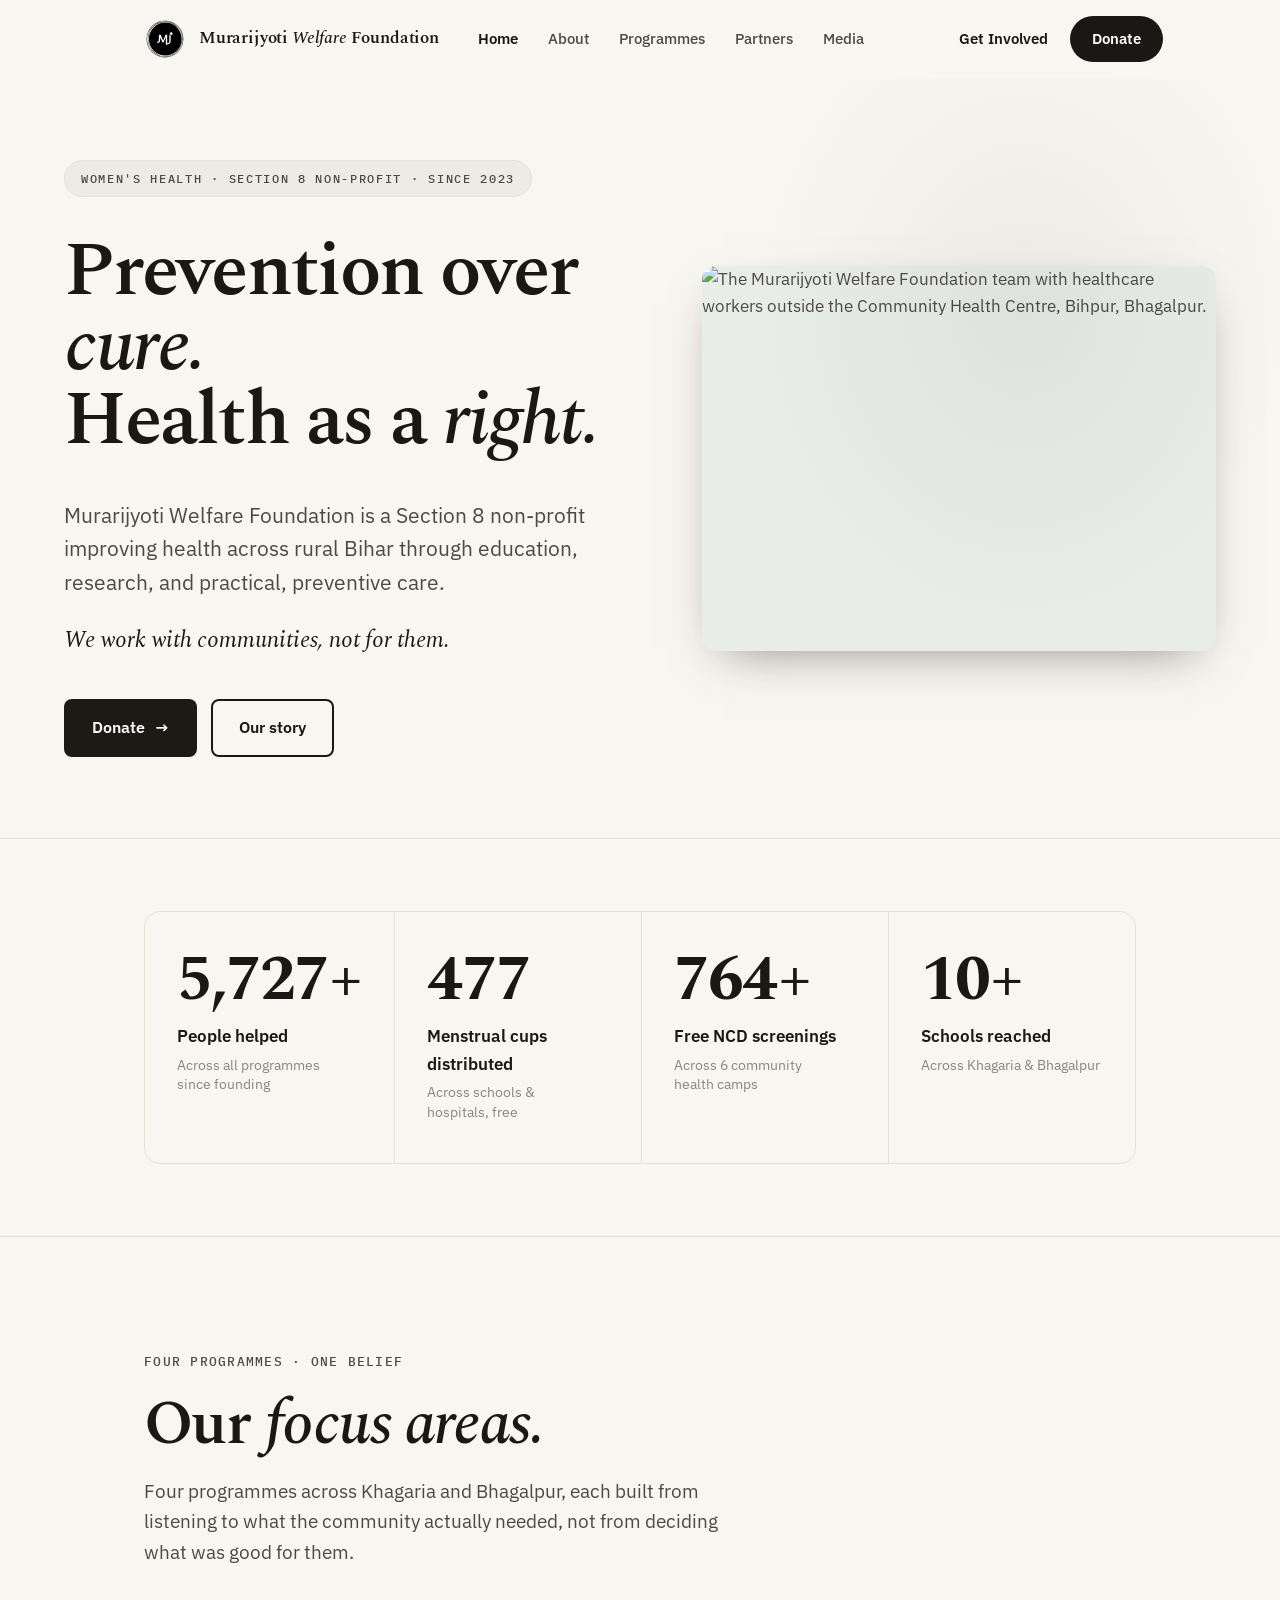
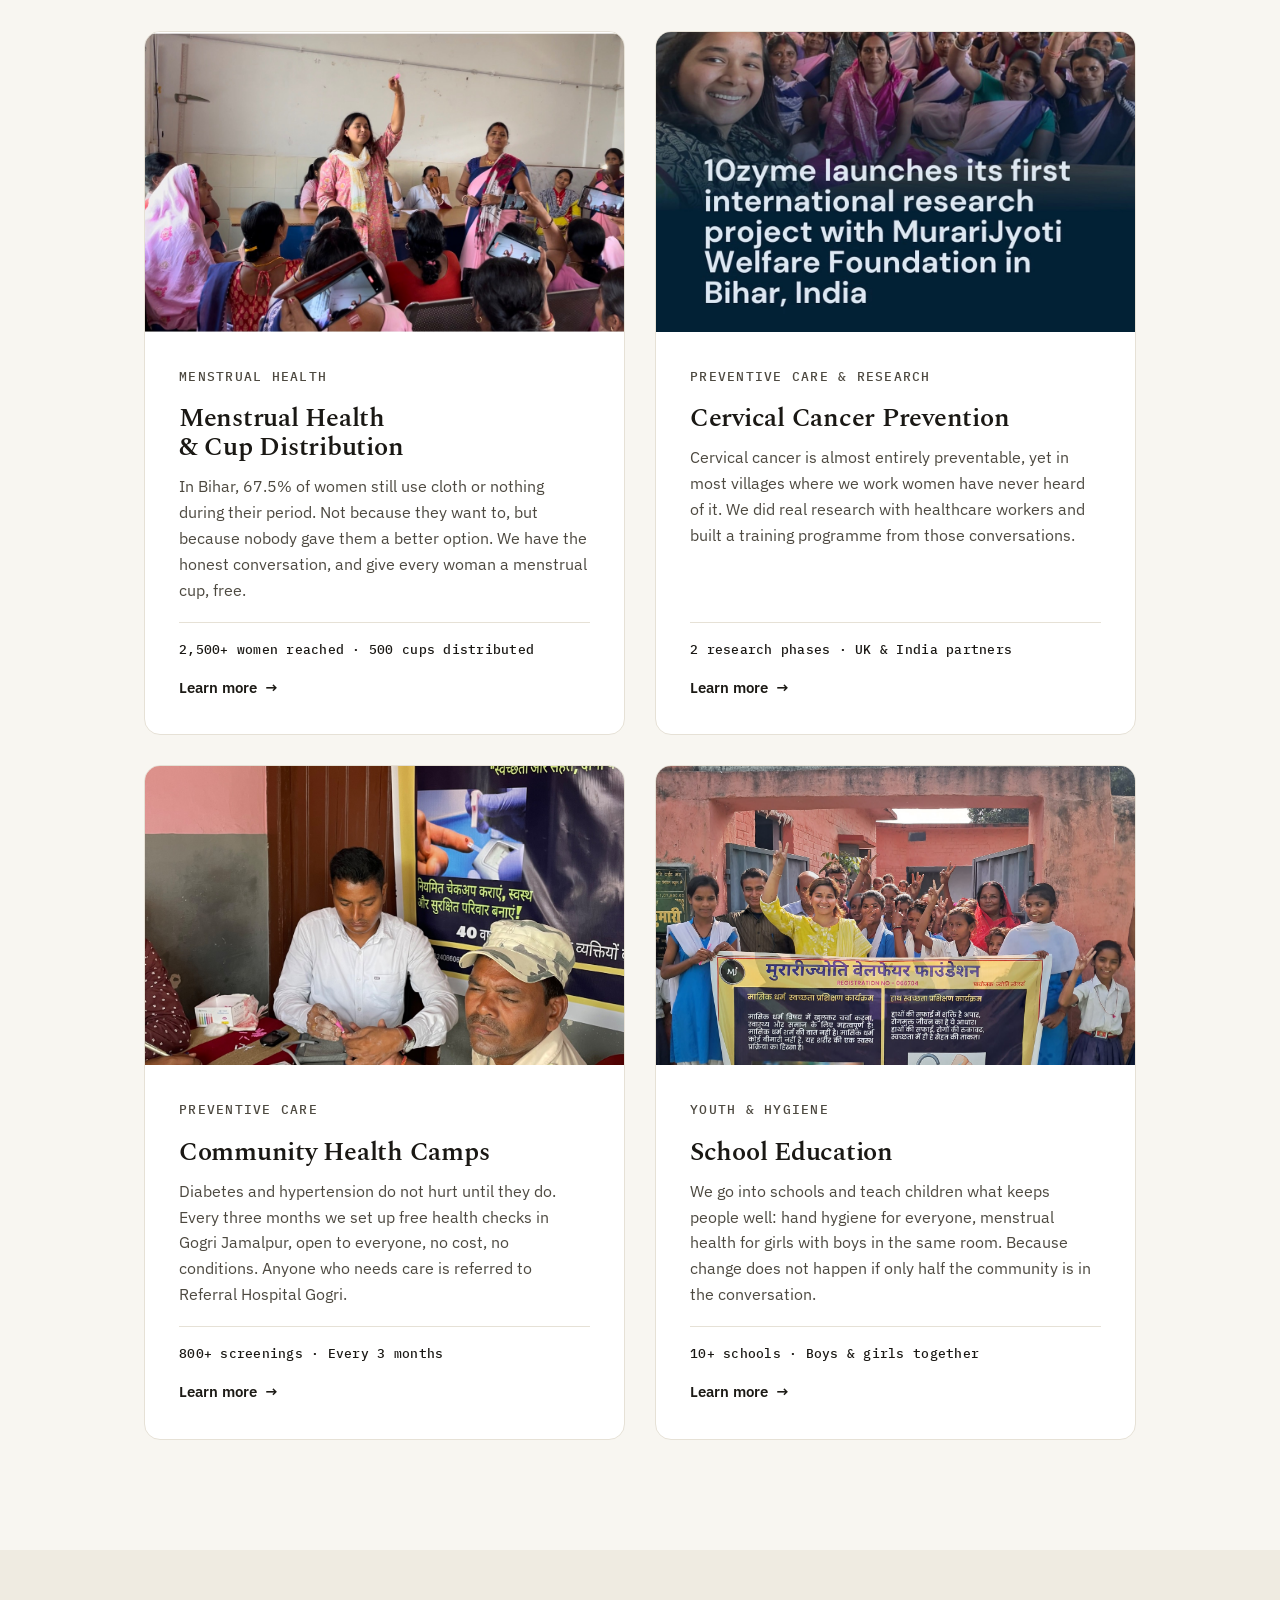
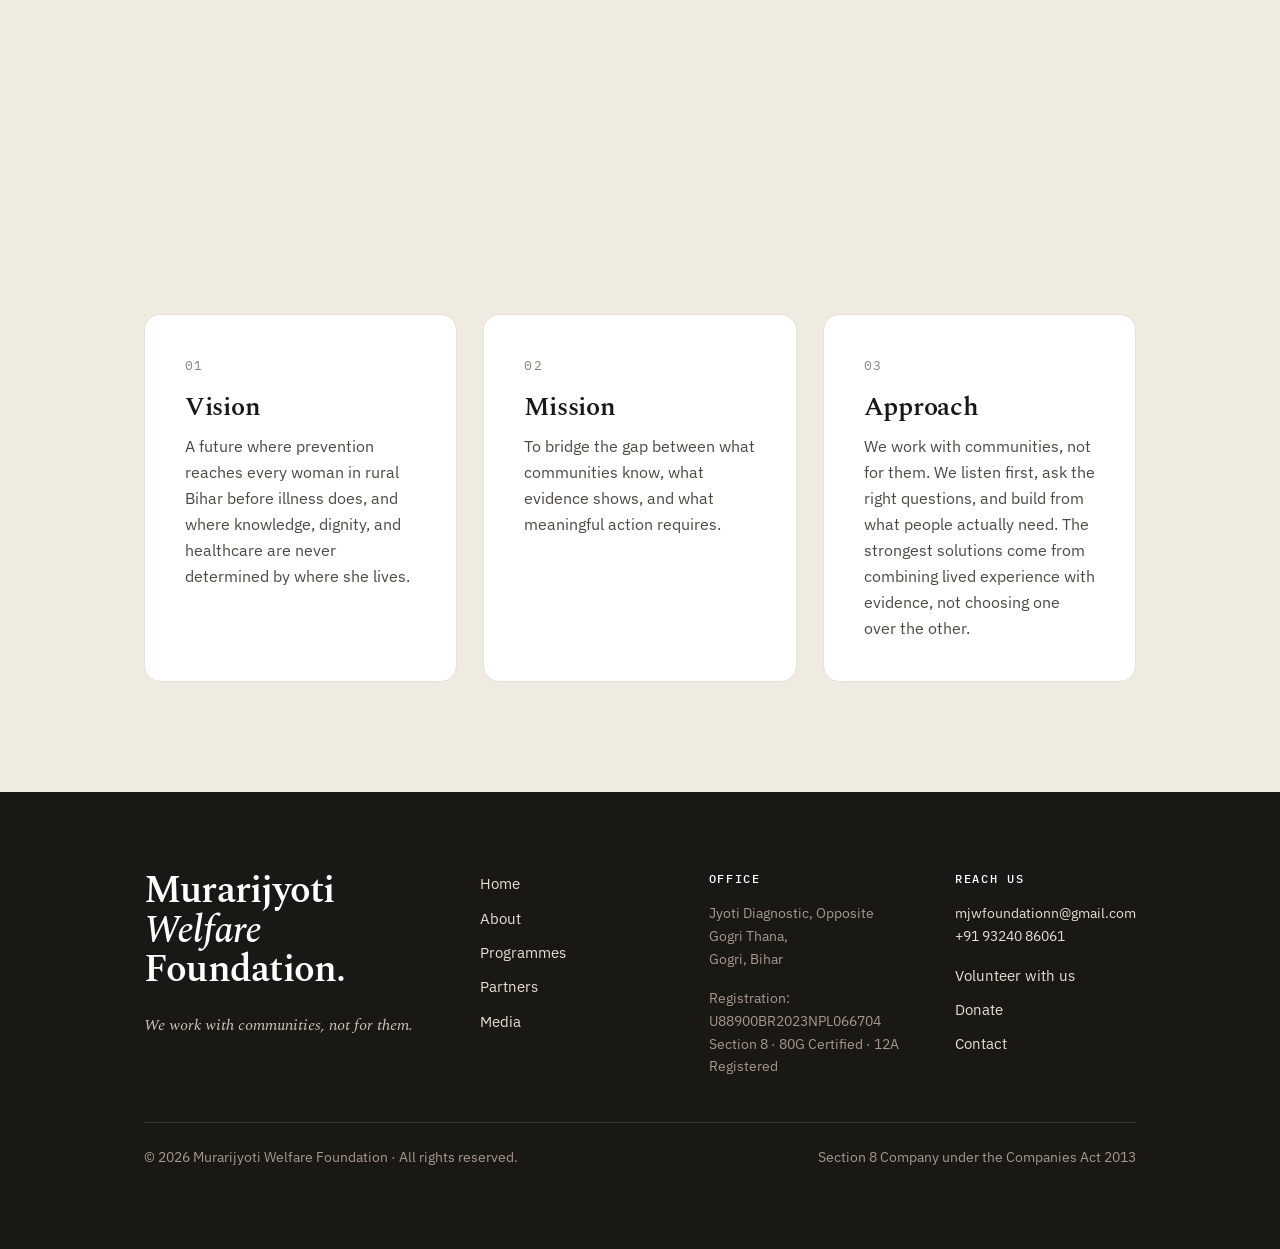
==== commit 1174ddef: "Merge gallery and reports into single Media page - reports.html is now the combined Media page: phot" ====
--- a/index.html
+++ b/index.html
@@ -33,8 +33,7 @@
         <a href="about.html">About</a>
         <a href="programs.html">Programmes</a>
         <a href="partners.html">Partners</a>
-        <a href="gallery.html">Gallery</a>
-        <a href="reports.html">Reports</a>
+        <a href="reports.html">Media</a>
       </div>
       <div class="navactions">
         <a href="get-involved.html" class="nav__ghost">Get Involved</a>
@@ -49,8 +48,7 @@
       <a href="about.html">About</a>
       <a href="programs.html">Programmes</a>
       <a href="partners.html">Partners</a>
-        <a href="gallery.html">Gallery</a>
-      <a href="reports.html">Reports</a>
+        <a href="reports.html">Media</a>
       <a href="get-involved.html">Get Involved</a>
       <a href="donate.html">Donate</a>
     </div>
@@ -163,41 +161,6 @@
   </div>
 </section>
 
-<!-- ============ 3.5 · PRESS & AWARDS STRIP ============ -->
-<section class="section section--cream" data-screen-label="Press and awards">
-  <div class="wrap">
-    <div class="sectionhead reveal">
-      <p class="smark"><span class="smark__no">§ 03</span> Recognition &amp; press</p>
-      <h2 class="dhead">Others have <em>taken notice.</em></h2>
-    </div>
-
-    <!-- Junoon Award callout -->
-    <div class="reveal" style="margin-bottom: clamp(32px,4vw,52px);">
-      <div style="background:var(--ink);border-radius:16px;padding:clamp(28px,3.4vw,44px);display:grid;gap:clamp(20px,3vw,40px);grid-template-columns:1fr;align-items:center;" class="award-strip">
-        <div>
-          <p style="font-family:var(--mono);font-size:12px;letter-spacing:0.14em;text-transform:uppercase;color:var(--marigold);margin:0 0 14px;font-weight:500;">Award · May 2026</p>
-          <h3 style="font-family:var(--serif);font-weight:600;color:#fff;font-size:clamp(22px,2.8vw,34px);line-height:1.1;letter-spacing:-0.02em;margin:0 0 12px;">Junoon Award by Goonj</h3>
-          <p style="color:#B8B1A4;font-size:var(--fs-card-body);line-height:1.6;margin:0 0 20px;max-width:56ch;">Selected as a Junoon Awardee at Goonj's Menstruation Dialogue 2026 in New Delhi — recognised as a grassroots organisation working in health and hygiene in rural Bihar. Tejaswini spoke as a panelist at the event.</p>
-          <a href="reports.html#award" style="display:inline-flex;align-items:center;gap:8px;font-weight:600;font-size:15px;color:var(--marigold);">See all recognition <span class="arrow">→</span></a>
-        </div>
-      </div>
-    </div>
-
-    <!-- Press logos / names row -->
-    <p style="font-family:var(--mono);font-size:11.5px;letter-spacing:0.12em;text-transform:uppercase;color:var(--muted);margin:0 0 22px;font-weight:500;" class="reveal">As covered by</p>
-    <div class="reveal" style="display:flex;flex-wrap:wrap;gap:1px;background:var(--line);border:1px solid var(--line);border-radius:14px;overflow:hidden;">
-      <a href="https://yourstory.com/2026/08/tejaswini-murarijyoti-welfare-foundation-bihar-women-health" target="_blank" rel="noopener" style="background:var(--white);flex:1 1 140px;display:flex;align-items:center;justify-content:center;text-align:center;font-family:var(--serif);font-weight:600;font-size:clamp(14px,1.7vw,18px);color:var(--ink);padding:22px 18px;min-height:80px;transition:background .15s;text-decoration:none;" onmouseenter="this.style.background='var(--cream)'" onmouseleave="this.style.background='var(--white)'">YourStory</a>
-      <a href="reports.html" style="background:var(--white);flex:1 1 140px;display:flex;align-items:center;justify-content:center;text-align:center;font-family:var(--serif);font-weight:600;font-size:clamp(14px,1.7vw,18px);color:var(--ink);padding:22px 18px;min-height:80px;transition:background .15s;text-decoration:none;" onmouseenter="this.style.background='var(--cream)'" onmouseleave="this.style.background='var(--white)'">Times of India</a>
-      <a href="reports.html" style="background:var(--white);flex:1 1 140px;display:flex;align-items:center;justify-content:center;text-align:center;font-family:var(--serif);font-weight:600;font-size:clamp(14px,1.7vw,18px);color:var(--ink);padding:22px 18px;min-height:80px;transition:background .15s;text-decoration:none;" onmouseenter="this.style.background='var(--cream)'" onmouseleave="this.style.background='var(--white)'">Zee News</a>
-      <a href="reports.html" style="background:var(--white);flex:1 1 140px;display:flex;align-items:center;justify-content:center;text-align:center;font-family:var(--serif);font-weight:600;font-size:clamp(14px,1.7vw,18px);color:var(--ink);padding:22px 18px;min-height:80px;transition:background .15s;text-decoration:none;" onmouseenter="this.style.background='var(--cream)'" onmouseleave="this.style.background='var(--white)'">Prabhat Khabar</a>
-      <a href="reports.html" style="background:var(--white);flex:1 1 140px;display:flex;align-items:center;justify-content:center;text-align:center;font-family:var(--serif);font-weight:600;font-size:clamp(14px,1.7vw,18px);color:var(--ink);padding:22px 18px;min-height:80px;transition:background .15s;text-decoration:none;" onmouseenter="this.style.background='var(--cream)'" onmouseleave="this.style.background='var(--white)'">Hindustan</a>
-    </div>
-    <div style="margin-top:20px;" class="reveal">
-      <a href="reports.html" class="cardlink">See all press coverage <span class="arrow">→</span></a>
-    </div>
-  </div>
-</section>
-
 <!-- ============ 4 · VISION / MISSION / APPROACH ============ -->
 <section class="section section--cream" data-screen-label="Vision Mission Approach">
   <div class="wrap">
@@ -243,8 +206,7 @@
           <a href="about.html">About</a>
           <a href="programs.html">Programmes</a>
           <a href="partners.html">Partners</a>
-          <a href="gallery.html">Gallery</a>
-          <a href="reports.html">Reports</a>
+          <a href="reports.html">Media</a>
         </nav>
       </div>
       <div>
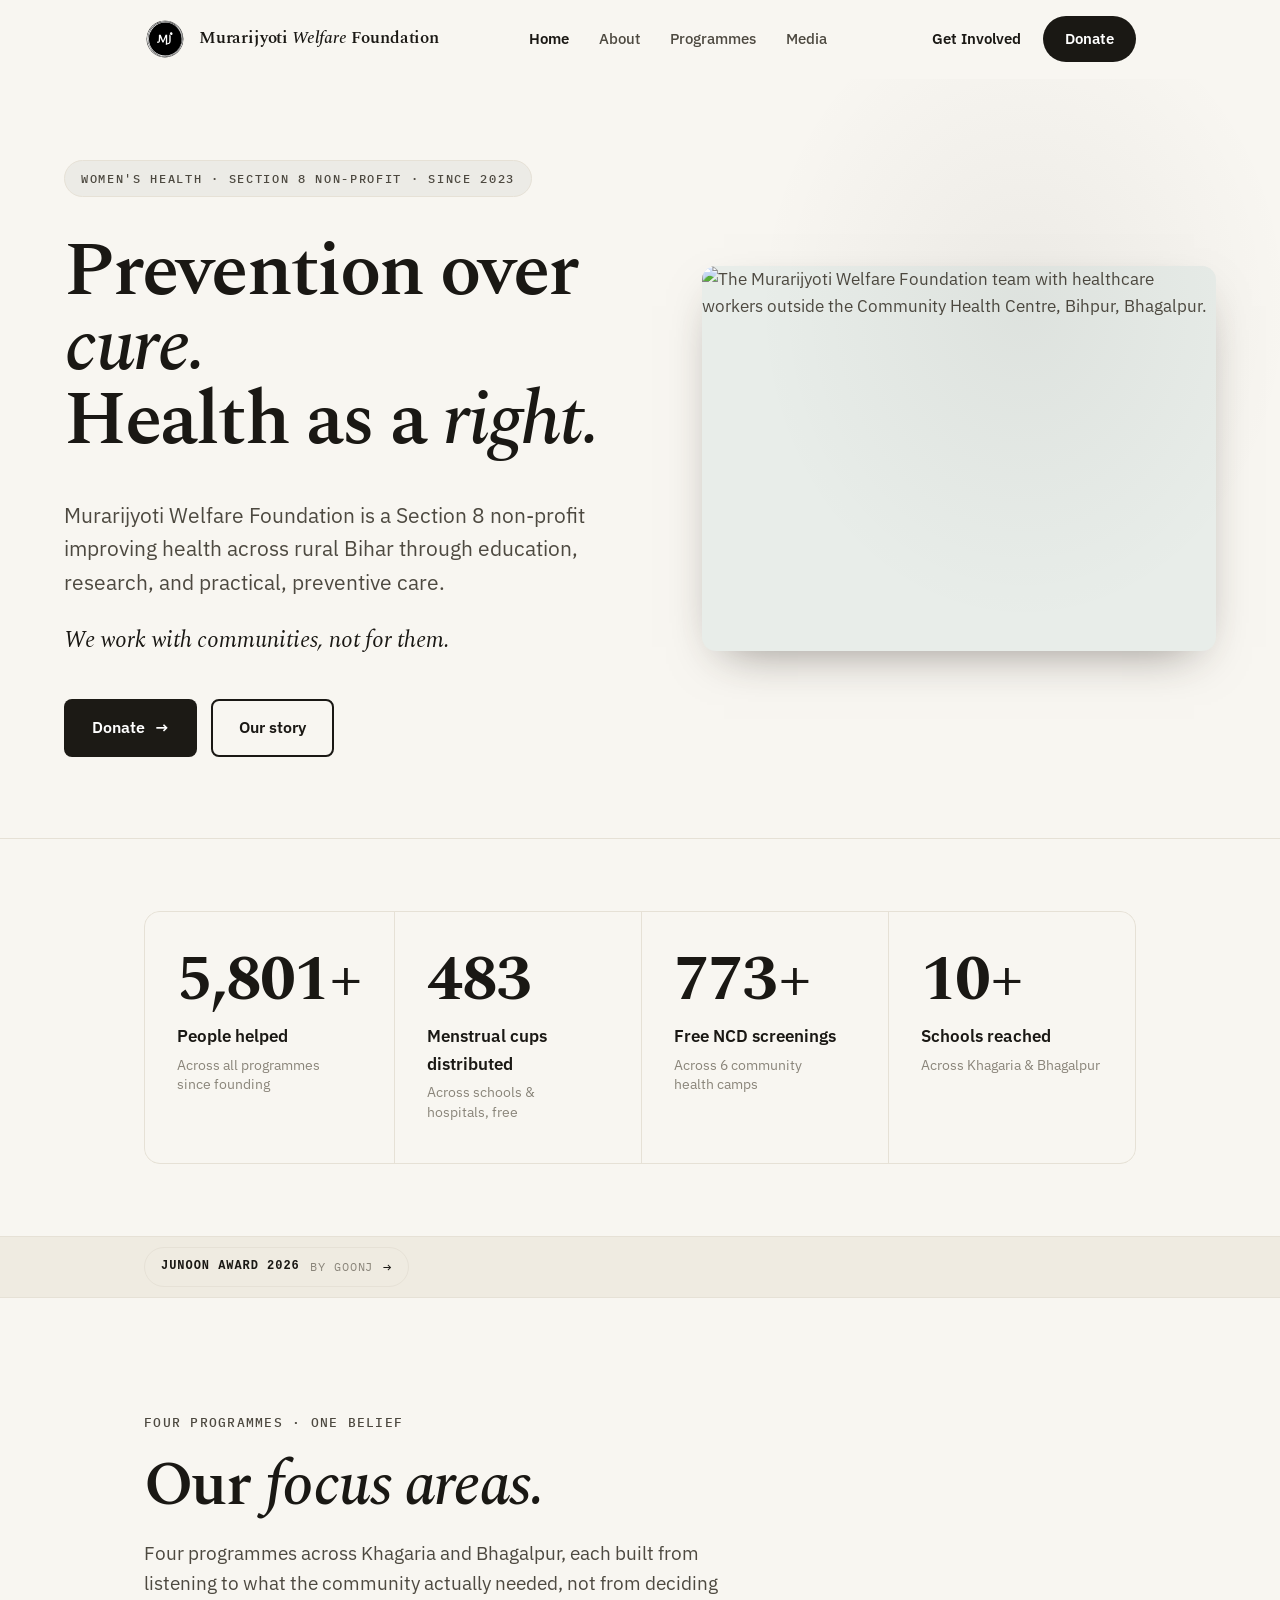
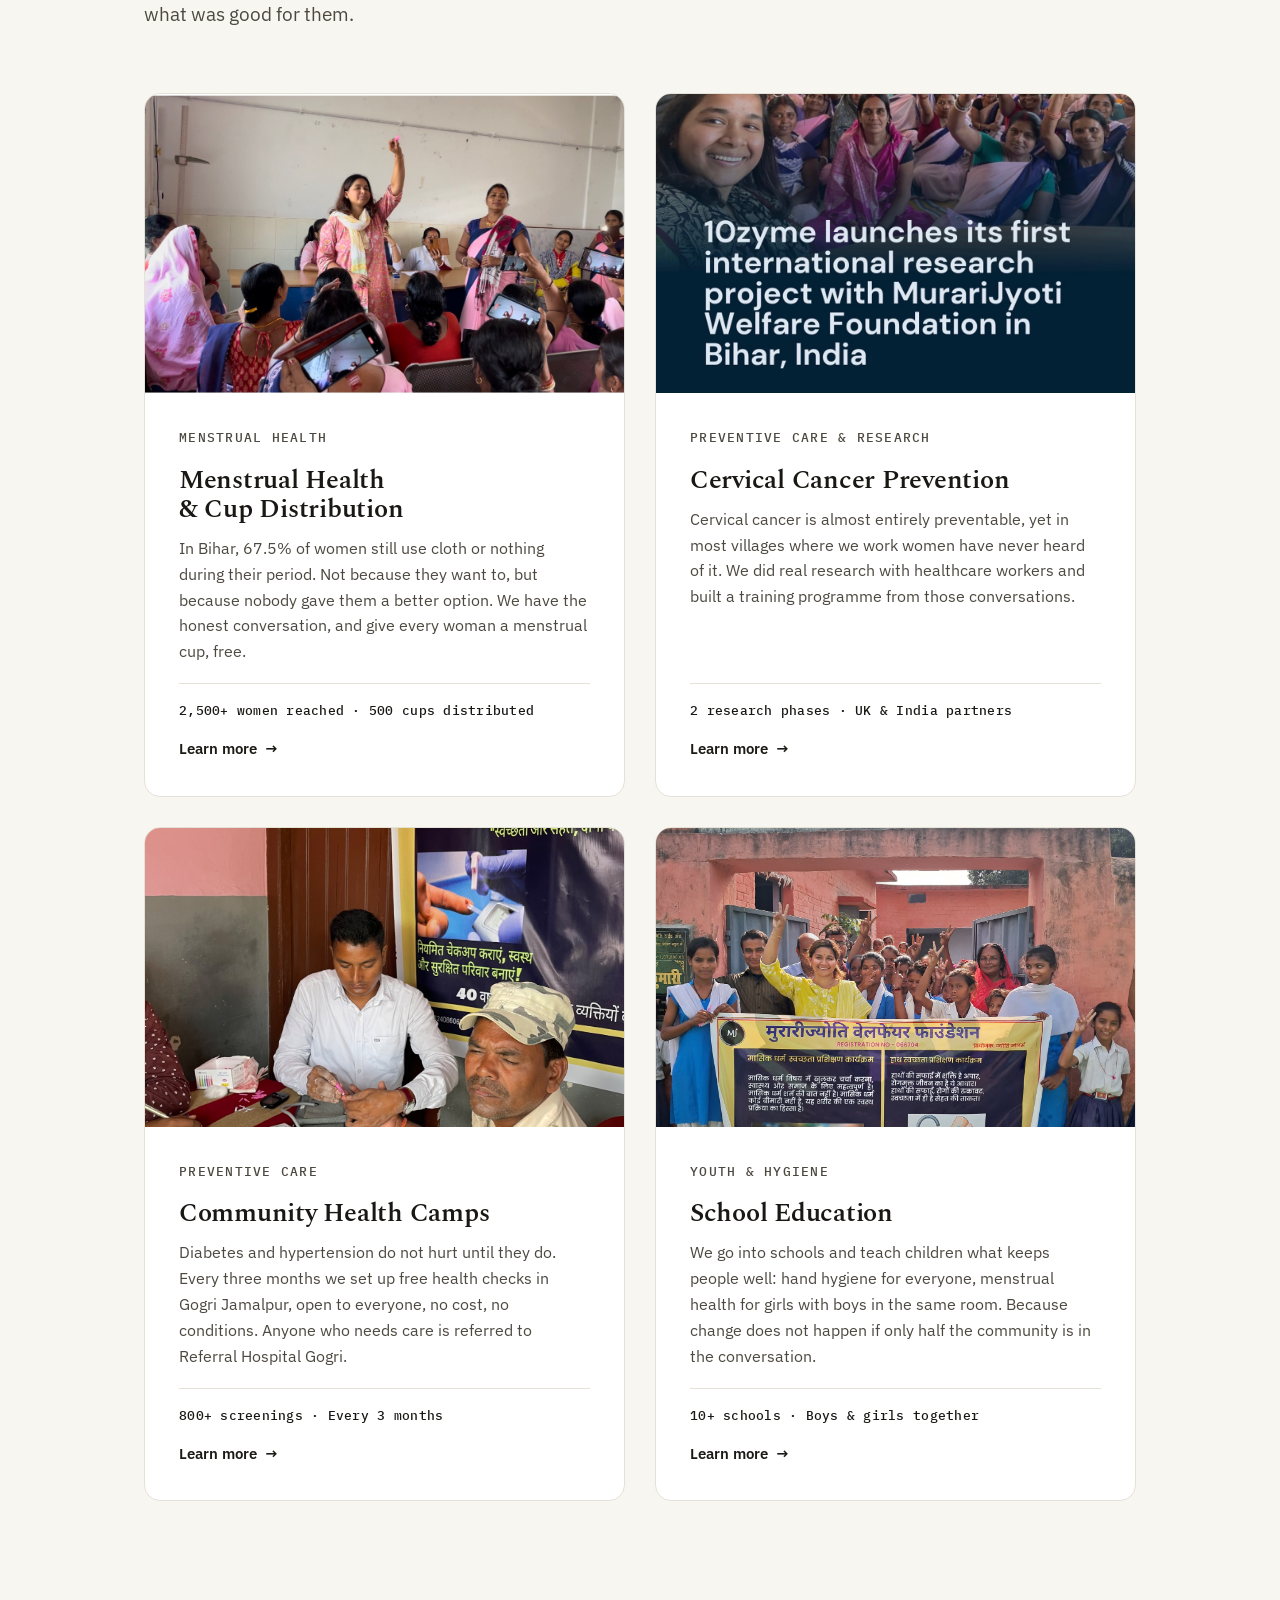
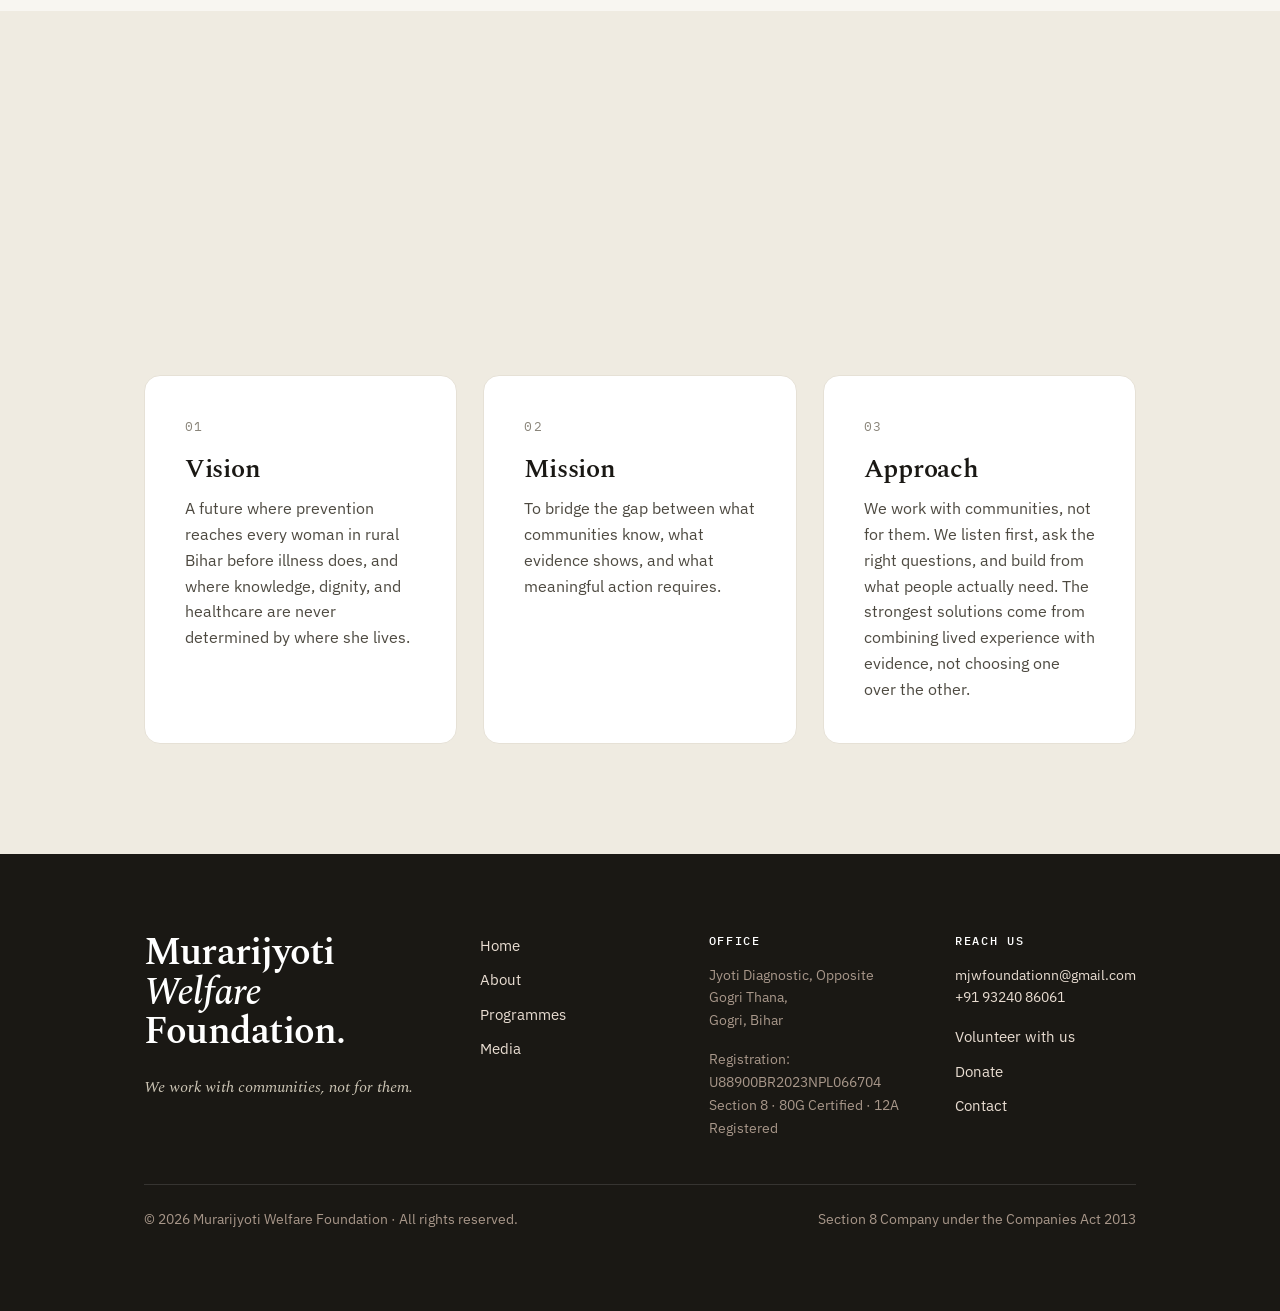
==== commit 194af1fc: "Restructure nav, fix stale stats, surface award, improve donate flow - Fix stale stats everywhere: 6" ====
--- a/index.html
+++ b/index.html
@@ -32,7 +32,6 @@
         <a href="index.html" class="active">Home</a>
         <a href="about.html">About</a>
         <a href="programs.html">Programmes</a>
-        <a href="partners.html">Partners</a>
         <a href="reports.html">Media</a>
       </div>
       <div class="navactions">
@@ -47,7 +46,6 @@
       <a href="index.html">Home</a>
       <a href="about.html">About</a>
       <a href="programs.html">Programmes</a>
-      <a href="partners.html">Partners</a>
         <a href="reports.html">Media</a>
       <a href="get-involved.html">Get Involved</a>
       <a href="donate.html">Donate</a>
@@ -104,6 +102,17 @@
   </div>
 </section>
 
+<!-- ============ 2b · TRUST STRIP ============ -->
+<div class="truststrip" aria-label="Recognition">
+  <div class="wrap">
+    <a href="reports.html#award" class="trustpill reveal">
+      <span class="trustpill__label">Junoon Award 2026</span>
+      <span class="trustpill__by">by Goonj</span>
+      <span class="trustpill__arrow arrow">→</span>
+    </a>
+  </div>
+</div>
+
 <!-- ============ 3 · FOCUS AREAS ============ -->
 <section class="section" data-screen-label="Focus areas">
   <div class="wrap">
@@ -205,8 +214,7 @@
           <a href="index.html">Home</a>
           <a href="about.html">About</a>
           <a href="programs.html">Programmes</a>
-          <a href="partners.html">Partners</a>
-          <a href="reports.html">Media</a>
+            <a href="reports.html">Media</a>
         </nav>
       </div>
       <div>
@@ -228,7 +236,7 @@
         <nav class="footer__navlist" style="margin-top:16px;" aria-label="Connect">
           <a href="get-involved.html">Volunteer with us</a>
           <a href="donate.html">Donate</a>
-          <a href="contact.html">Contact</a>
+          <a href="get-involved.html#contact">Contact</a>
         </nav>
       </div>
     </div>
--- a/styles.css
+++ b/styles.css
@@ -705,3 +705,11 @@
   .gitem__scrim { opacity: 1; }
   .gitem__tag { opacity: 1; transform: none; }
 }
+
+/* ---------- trust strip (homepage award badge) ---------- */
+.truststrip { background: var(--cream); border-bottom: 1px solid var(--line); padding: 10px 0; }
+.trustpill { display: inline-flex; align-items: center; gap: 10px; font-family: var(--mono); font-size: 12px; letter-spacing: 0.08em; text-transform: uppercase; color: var(--ink); text-decoration: none; padding: 8px 16px; border: 1px solid var(--line); border-radius: 100px; transition: background .15s, border-color .15s; }
+.trustpill:hover { background: var(--paper); border-color: var(--ink); }
+.trustpill__label { font-weight: 600; }
+.trustpill__by { color: var(--muted); }
+.trustpill__arrow { font-size: 14px; }
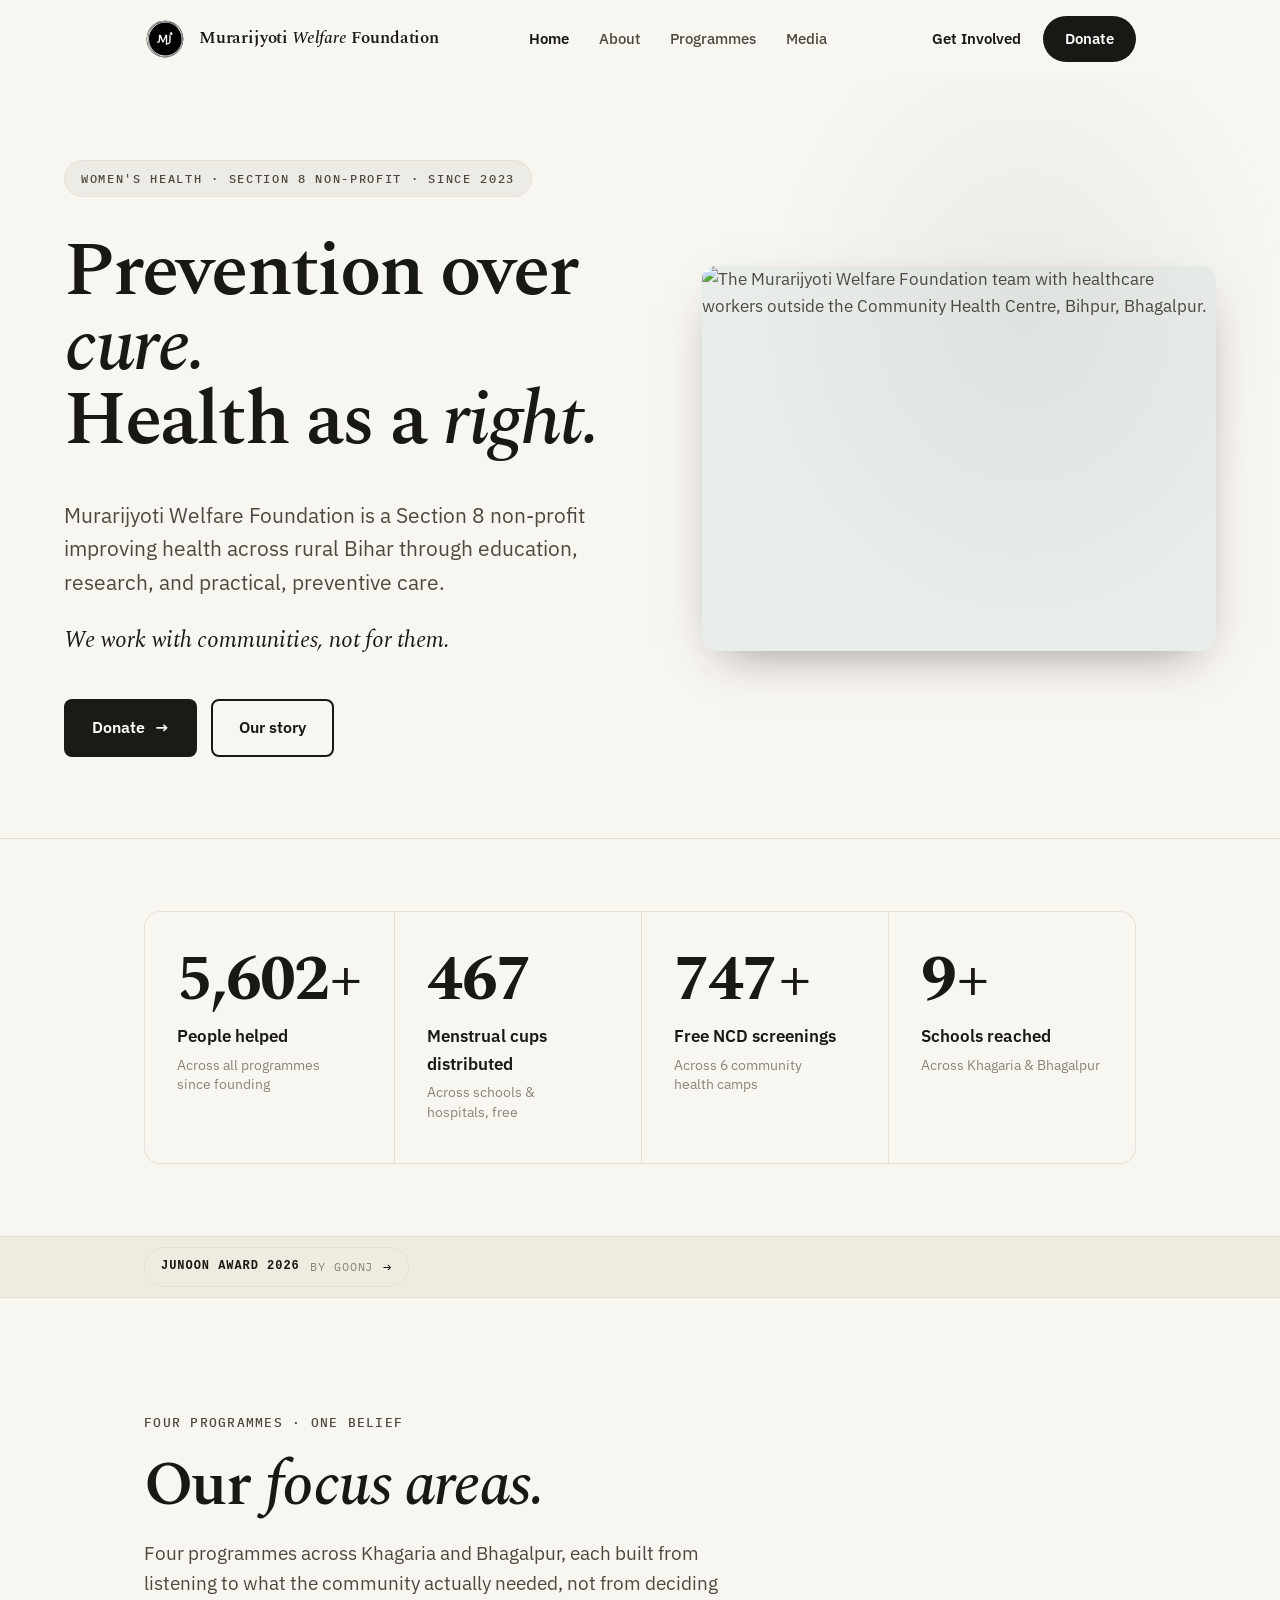
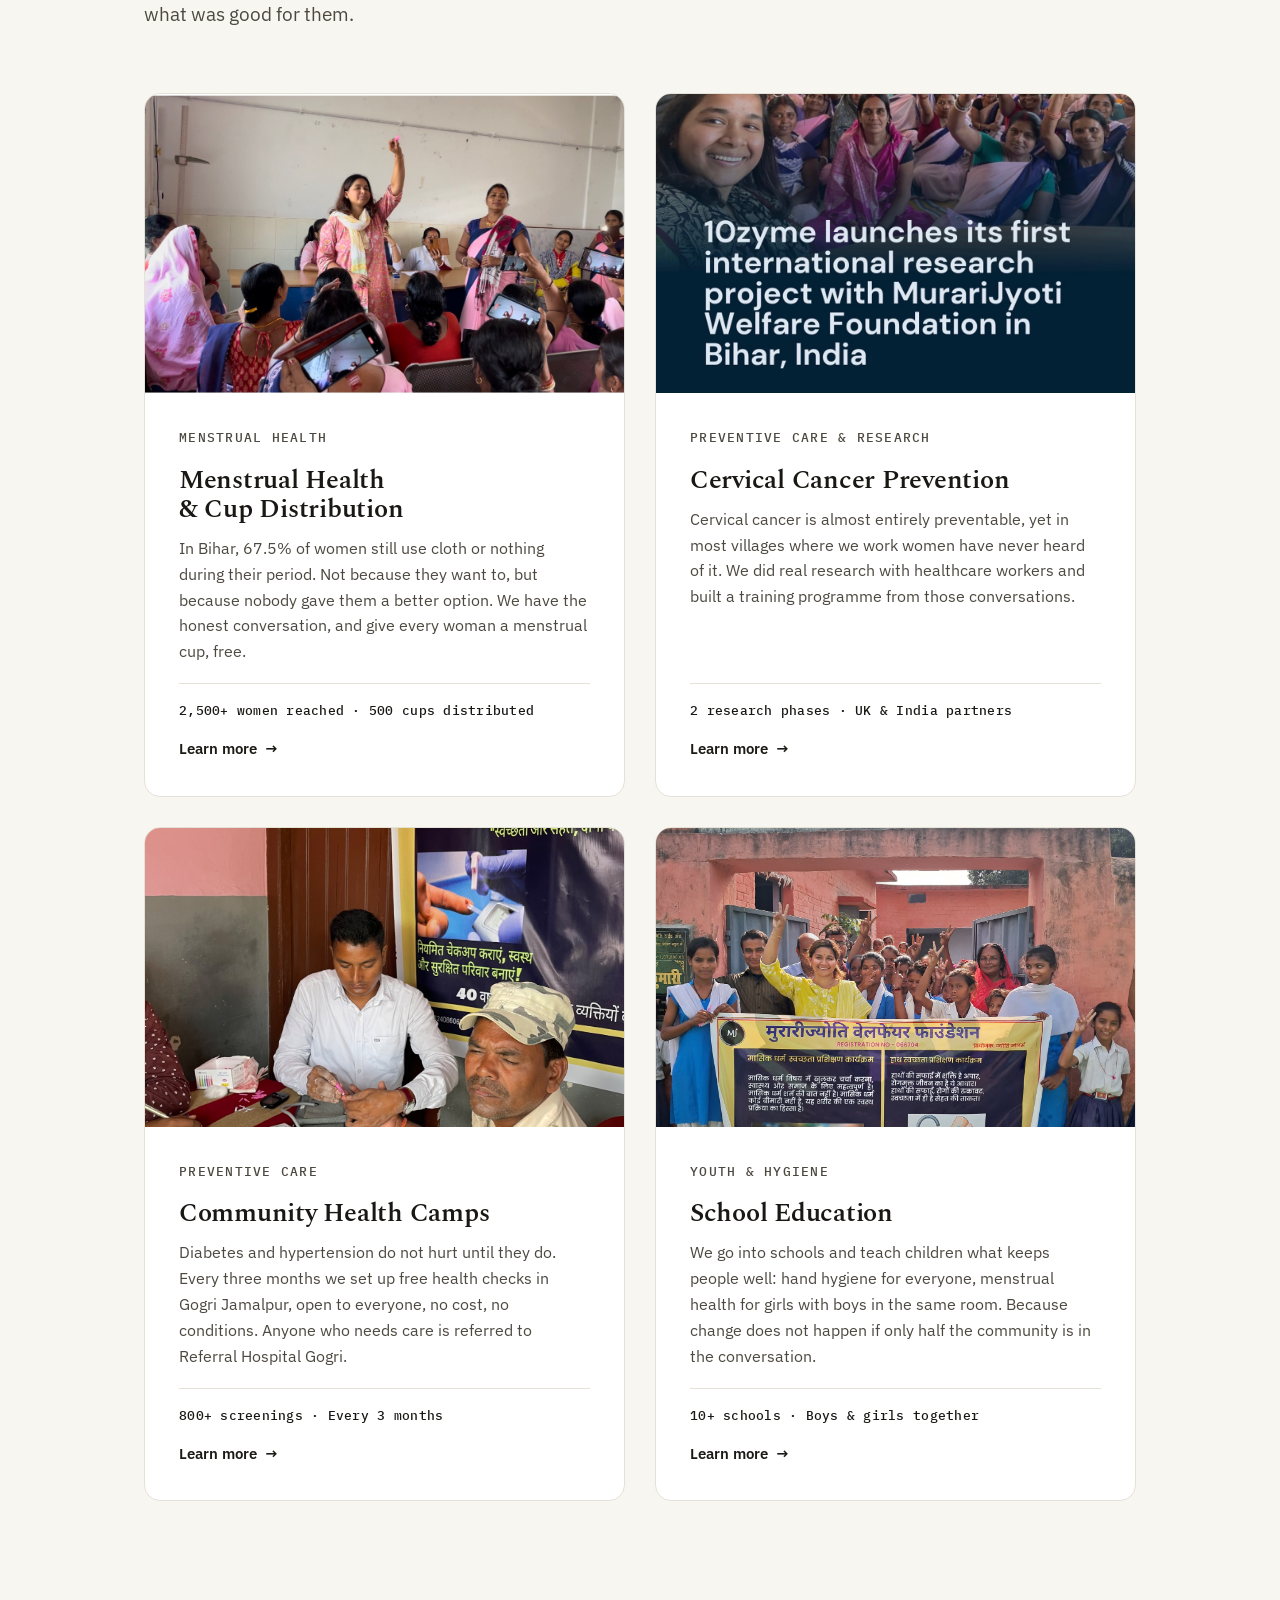
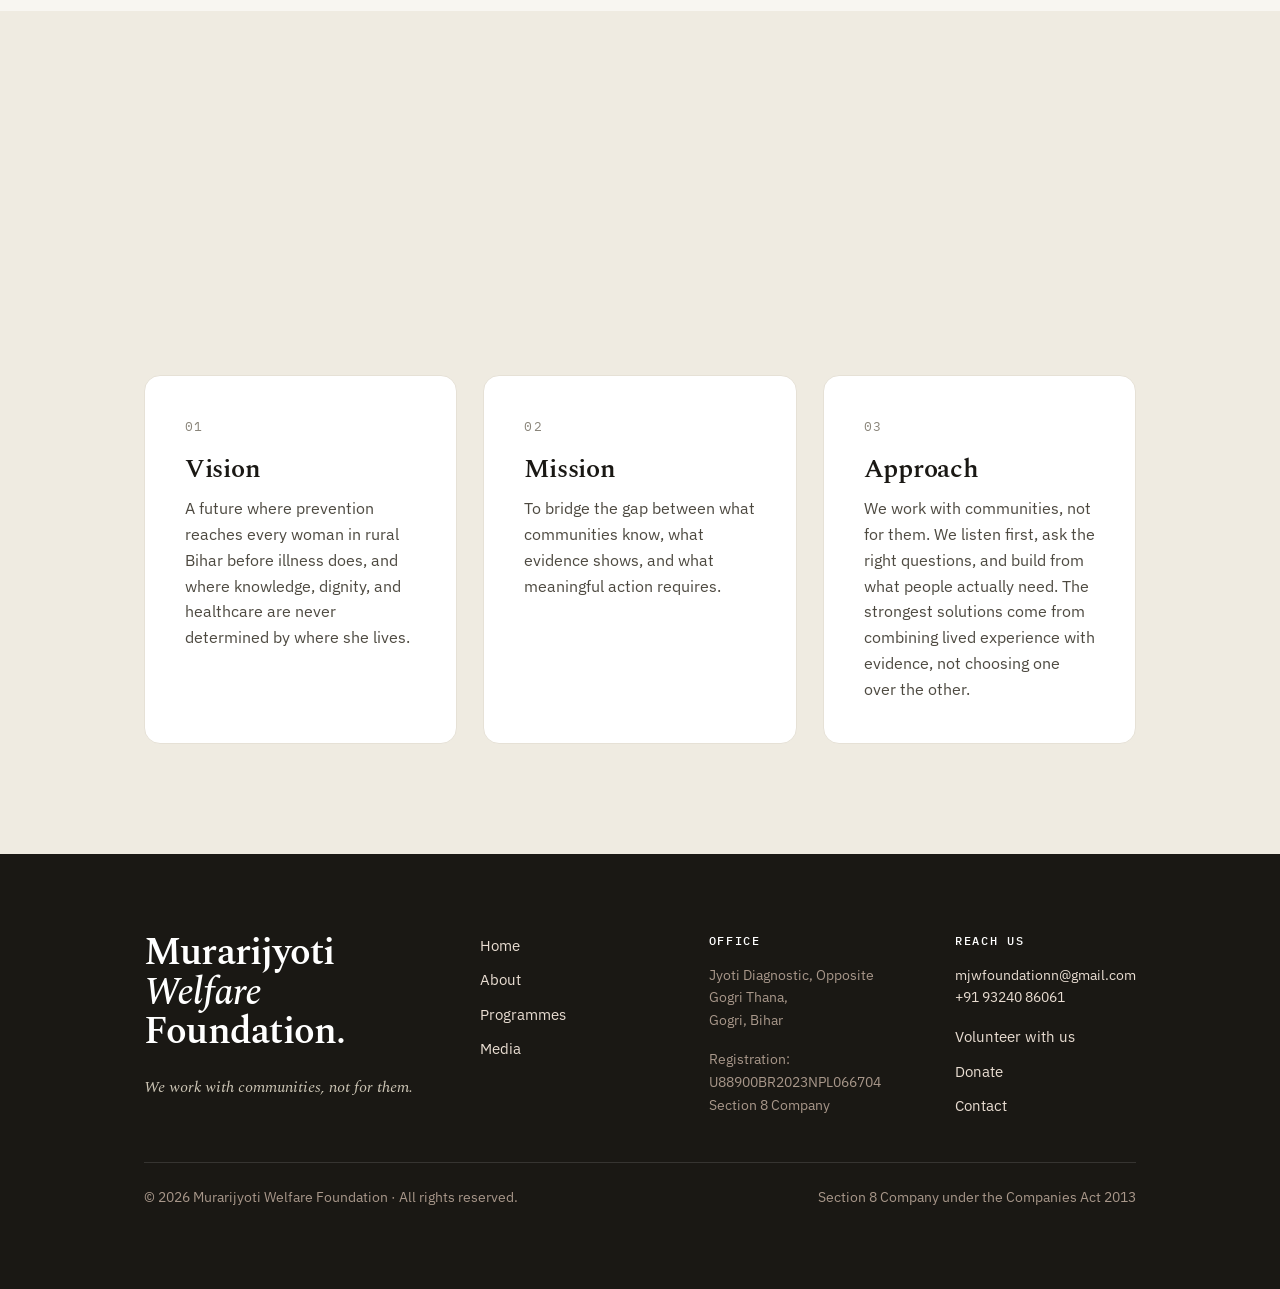
==== commit 4934060e: "Remove 80G/12A references sitewide; add Disaster Relief as Programme 05 - Removed all 80G and 12A me" ====
--- a/index.html
+++ b/index.html
@@ -224,7 +224,7 @@
         </p>
         <p class="footer__reg" style="margin-top:16px;">
           Registration: U88900BR2023NPL066704<br />
-          Section 8 · 80G Certified · 12A Registered
+          Section 8 Company
         </p>
       </div>
       <div>
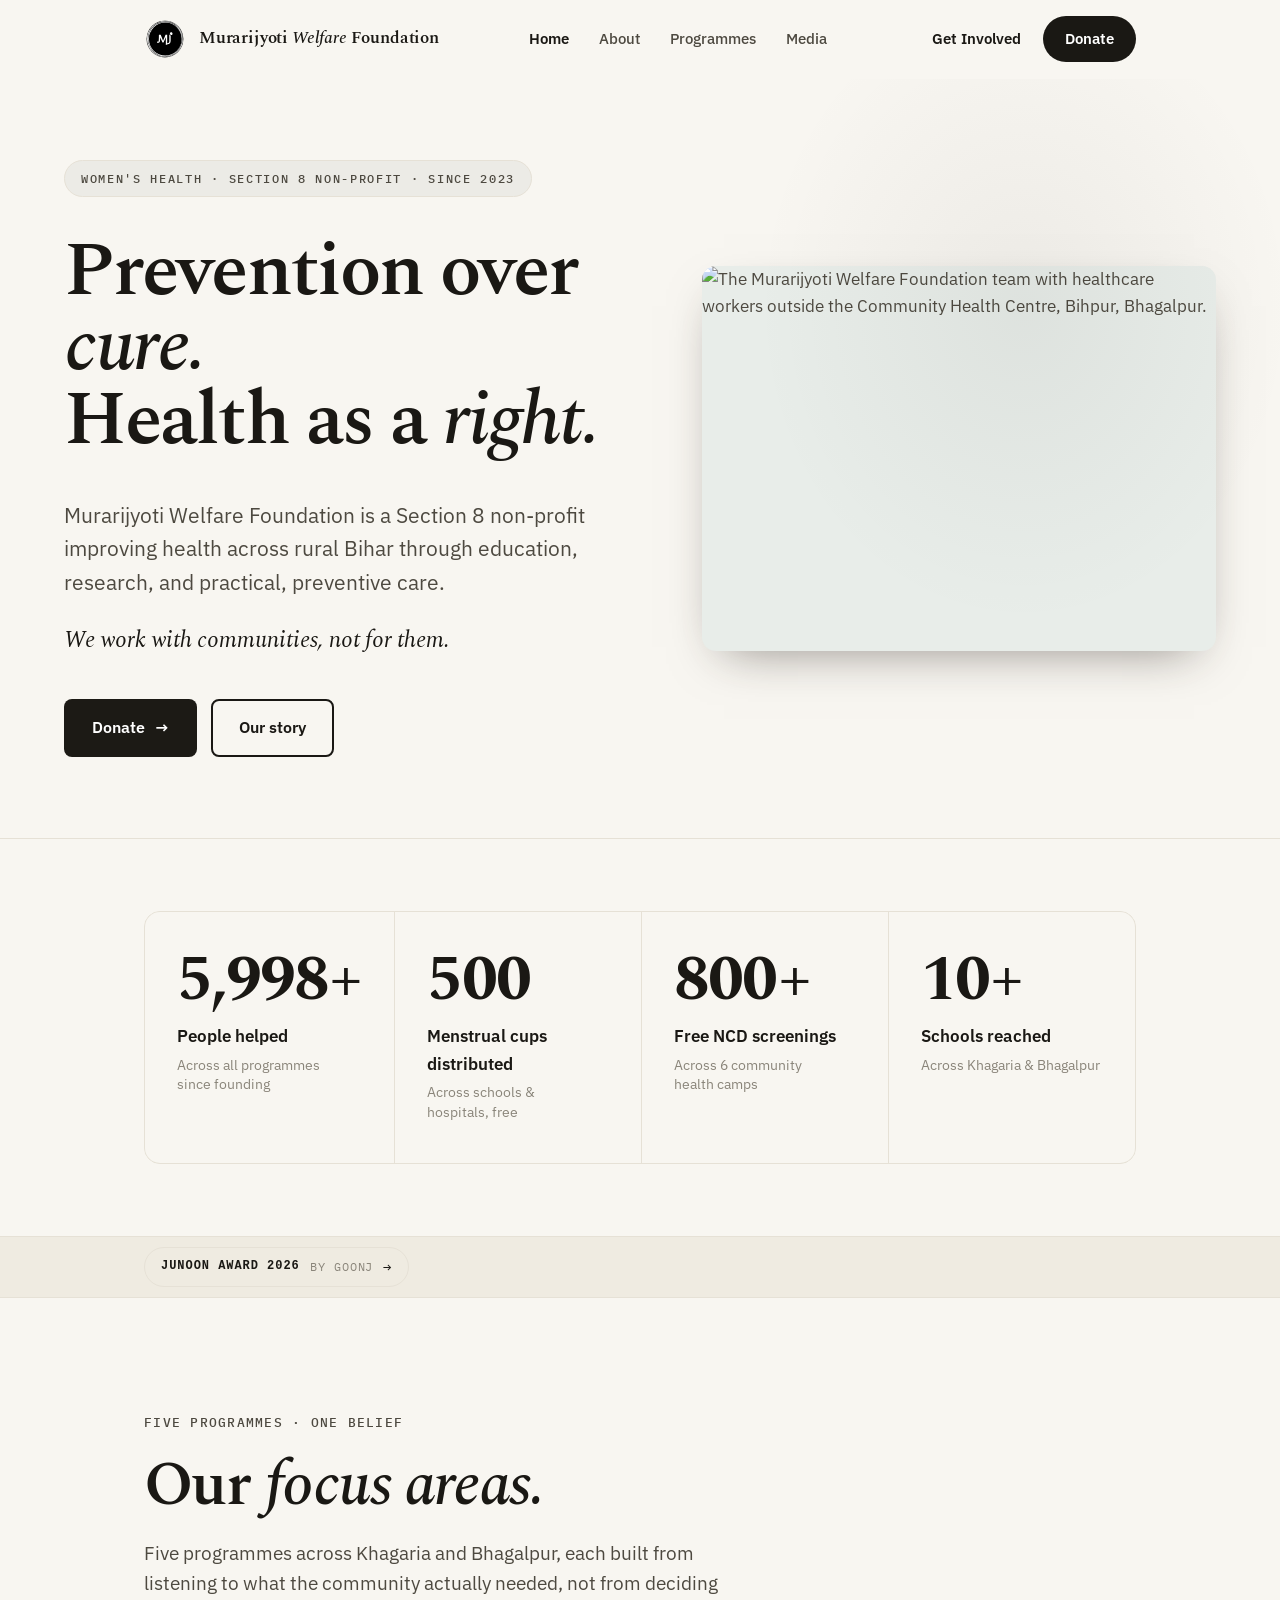
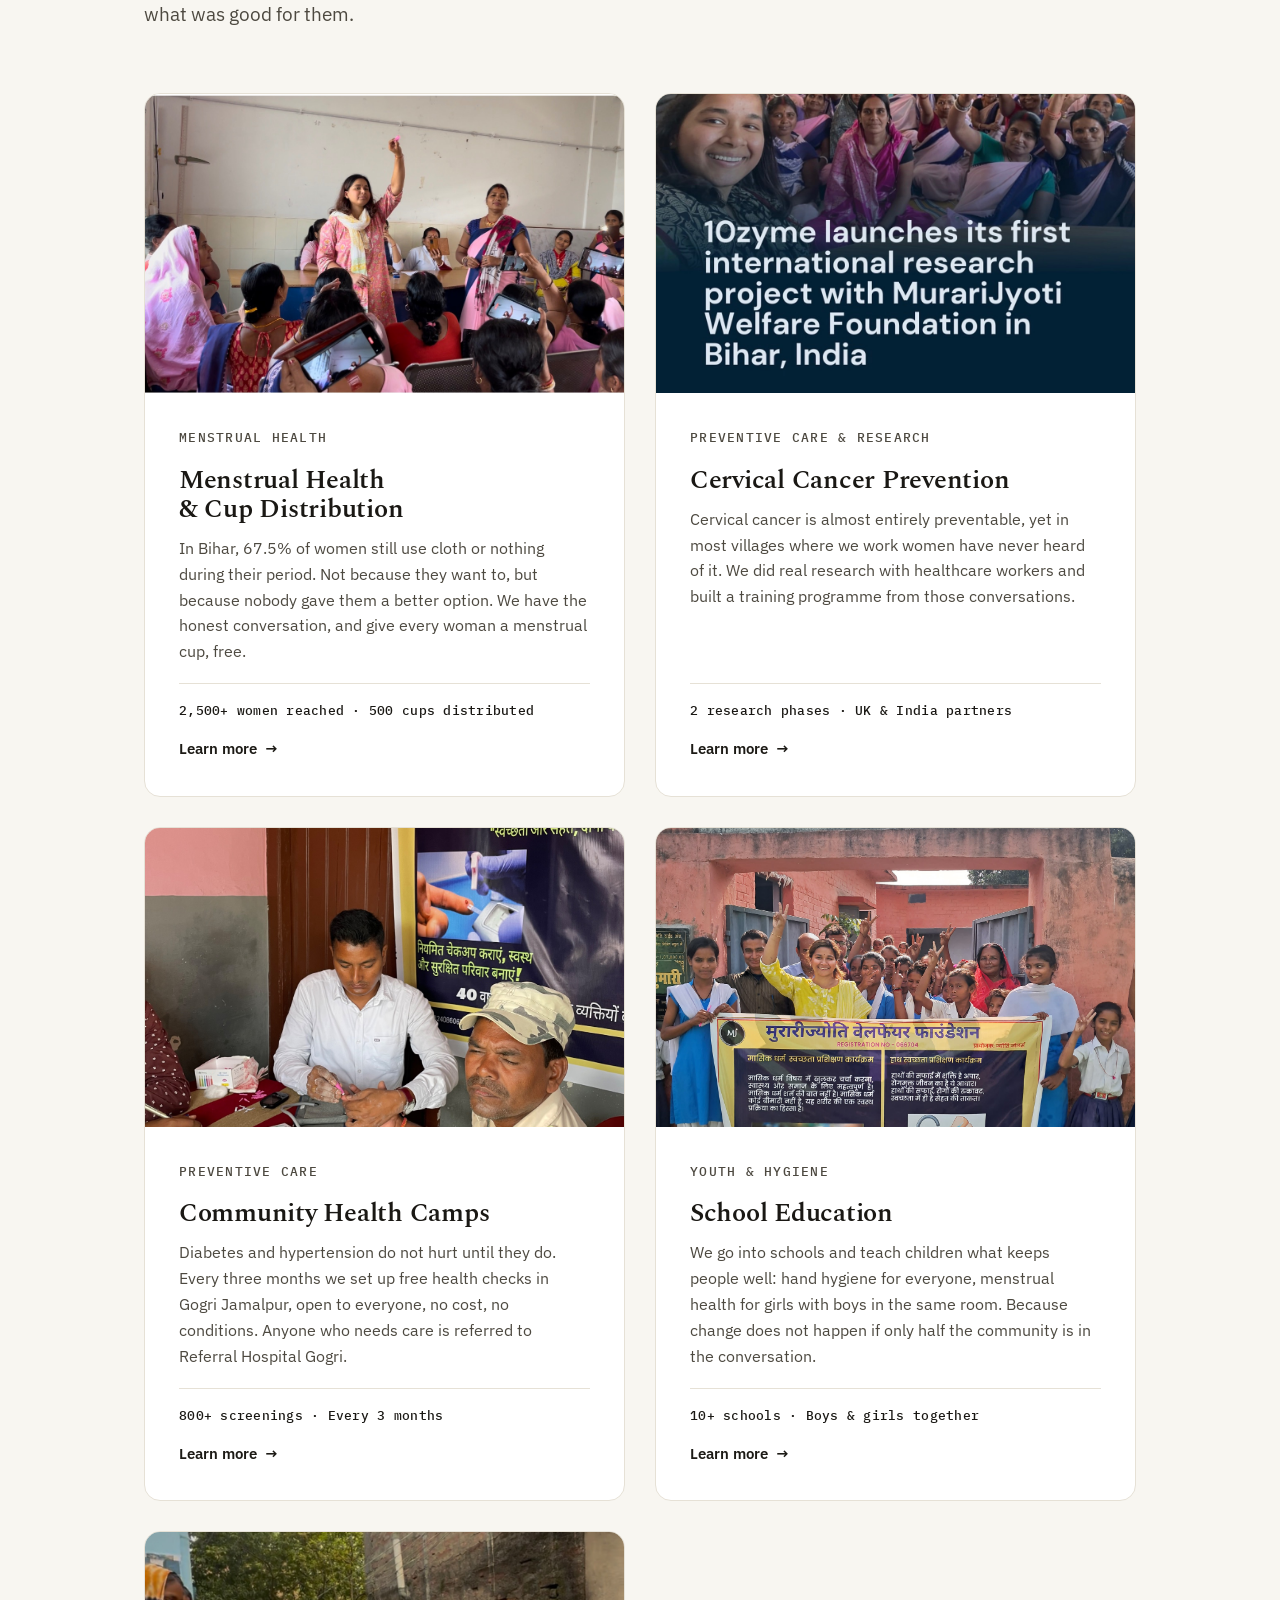
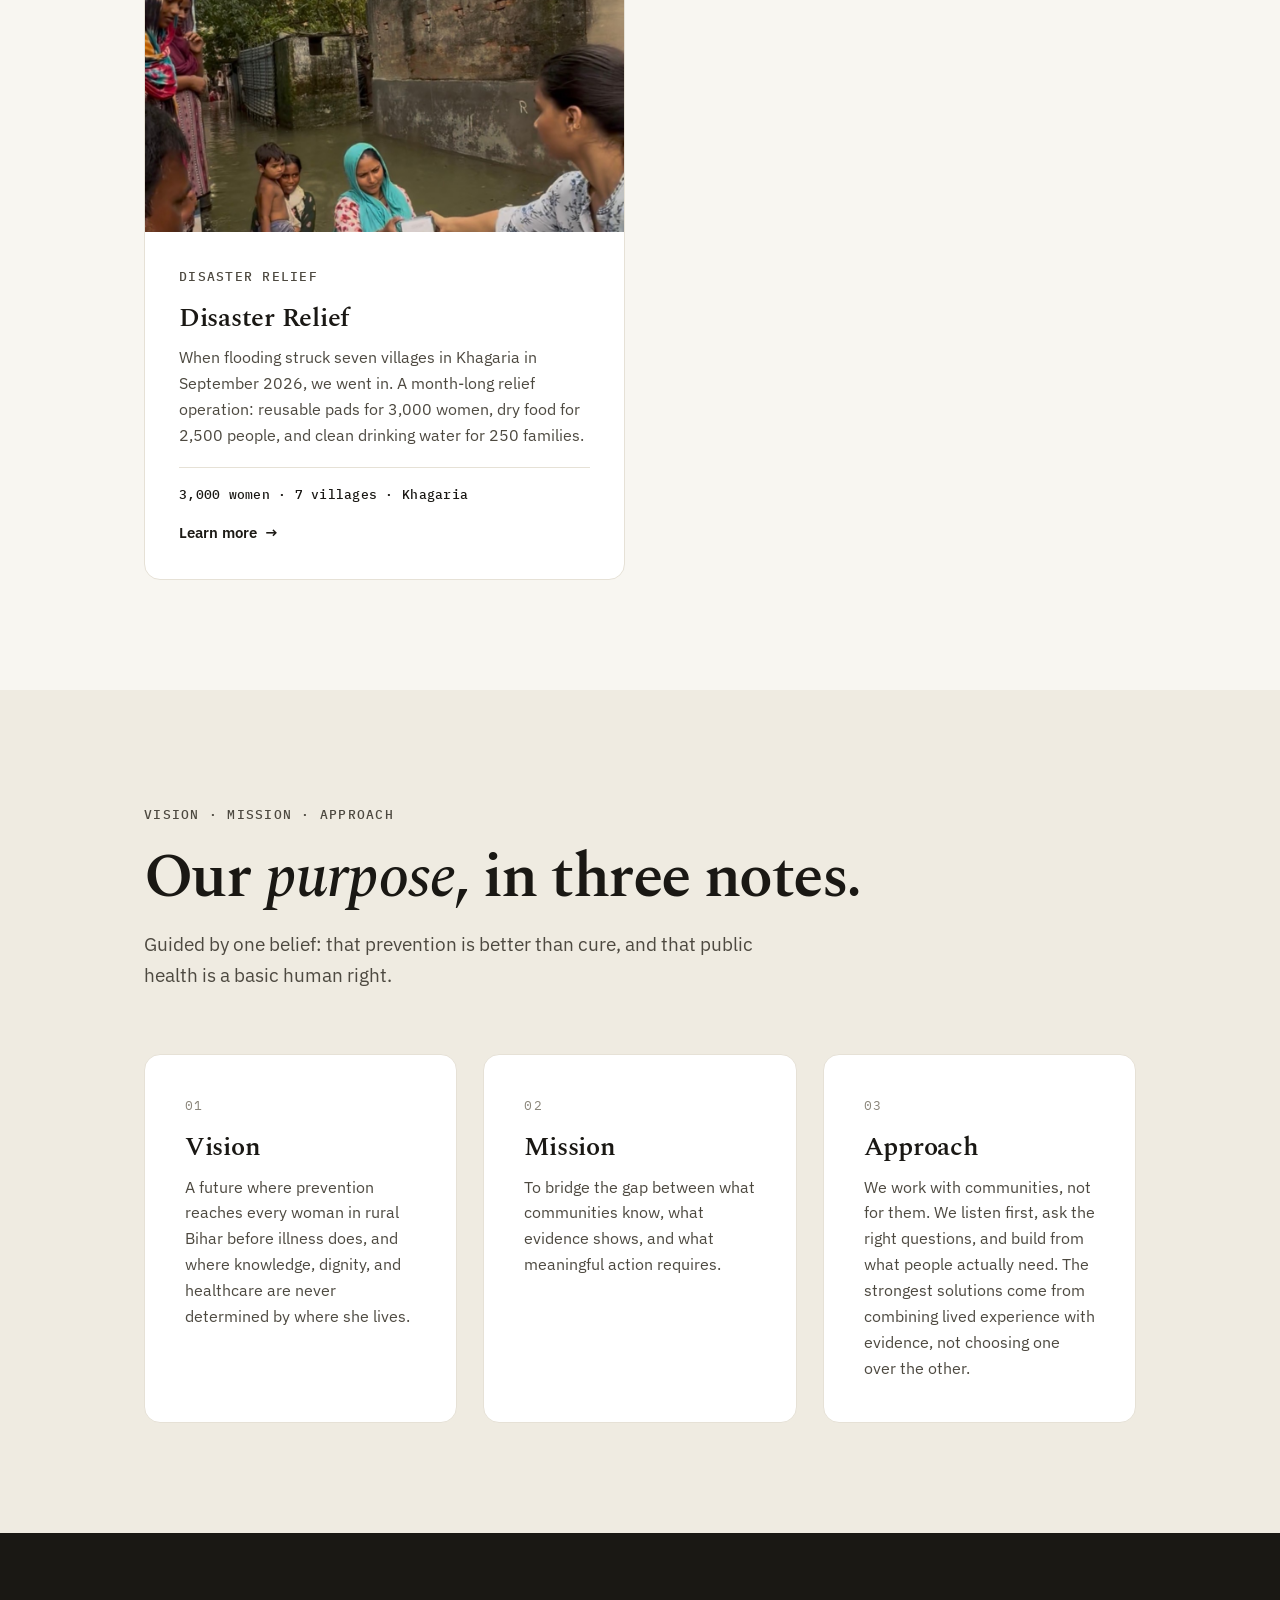
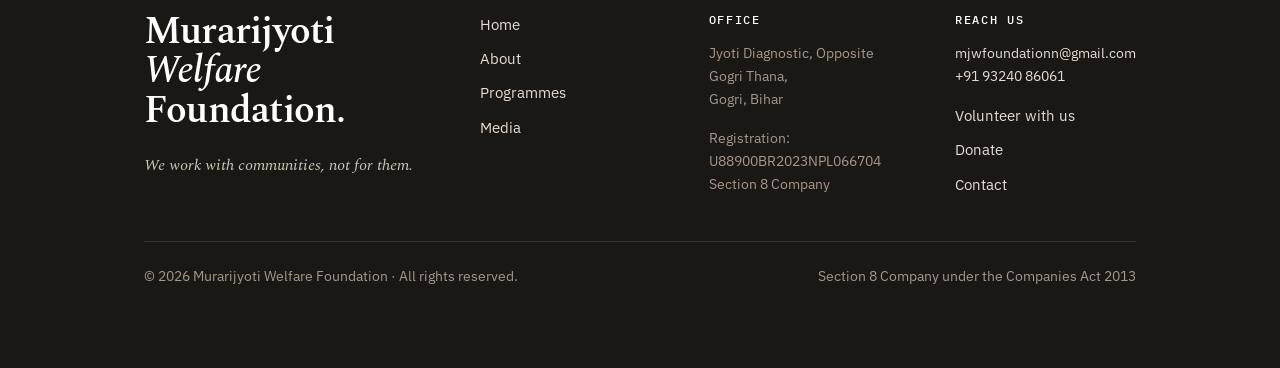
==== commit 6c76a538: "Complete sitewide update: five programmes, fix 80G/12A on reports+partners, add flood photos - repor" ====
--- a/index.html
+++ b/index.html
@@ -117,9 +117,9 @@
 <section class="section" data-screen-label="Focus areas">
   <div class="wrap">
     <div class="sectionhead reveal">
-      <p class="smark"><span class="smark__no">§ 01</span> Four programmes · One belief</p>
+      <p class="smark"><span class="smark__no">§ 01</span> Five programmes · One belief</p>
       <h2 class="dhead">Our <em>focus areas.</em></h2>
-      <p class="dhead__lede">Four programmes across Khagaria and Bhagalpur, each built from listening to what the community actually needed, not from deciding what was good for them.</p>
+      <p class="dhead__lede">Five programmes across Khagaria and Bhagalpur, each built from listening to what the community actually needed, not from deciding what was good for them.</p>
     </div>
 
     <div class="focusgrid">
@@ -164,6 +164,17 @@
           <p class="focus__desc">We go into schools and teach children what keeps people well: hand hygiene for everyone, menstrual health for girls with boys in the same room. Because change does not happen if only half the community is in the conversation.</p>
           <p class="focus__metrics">10+ schools · Boys &amp; girls together</p>
           <a href="programs.html#school" class="cardlink">Learn more <span class="arrow">→</span></a>
+        </div>
+      </article>
+
+      <article class="focus reveal">
+        <figure class="ph focus__media"><img src="photos/flood-boat-distribution.jpg" alt="MJWF team distributing reusable pads to women wading through floodwater in Khagaria." loading="lazy" /></figure>
+        <div class="focus__body">
+          <span class="focus__cat">Disaster Relief</span>
+          <h3 class="focus__title">Disaster Relief</h3>
+          <p class="focus__desc">When flooding struck seven villages in Khagaria in September 2026, we went in. A month-long relief operation: reusable pads for 3,000 women, dry food for 2,500 people, and clean drinking water for 250 families.</p>
+          <p class="focus__metrics">3,000 women · 7 villages · Khagaria</p>
+          <a href="programs.html#disaster" class="cardlink">Learn more <span class="arrow">→</span></a>
         </div>
       </article>
     </div>
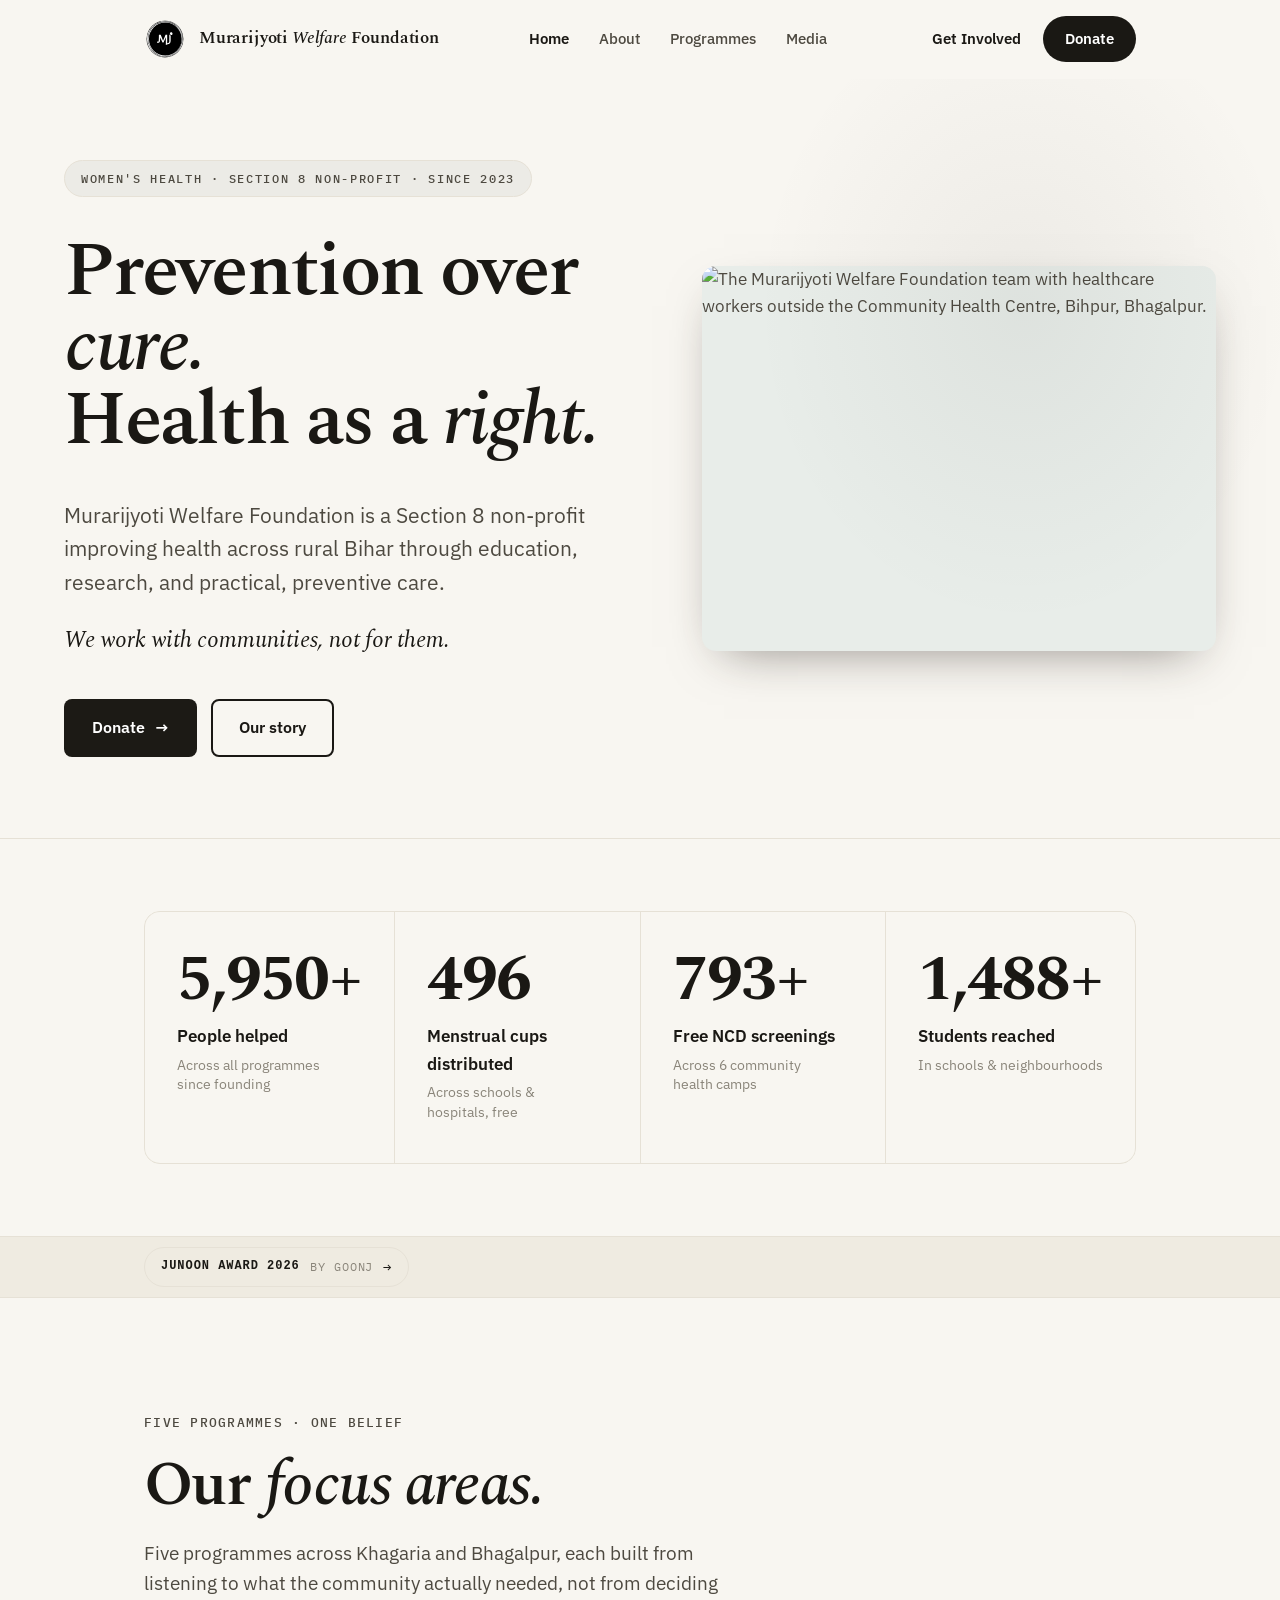
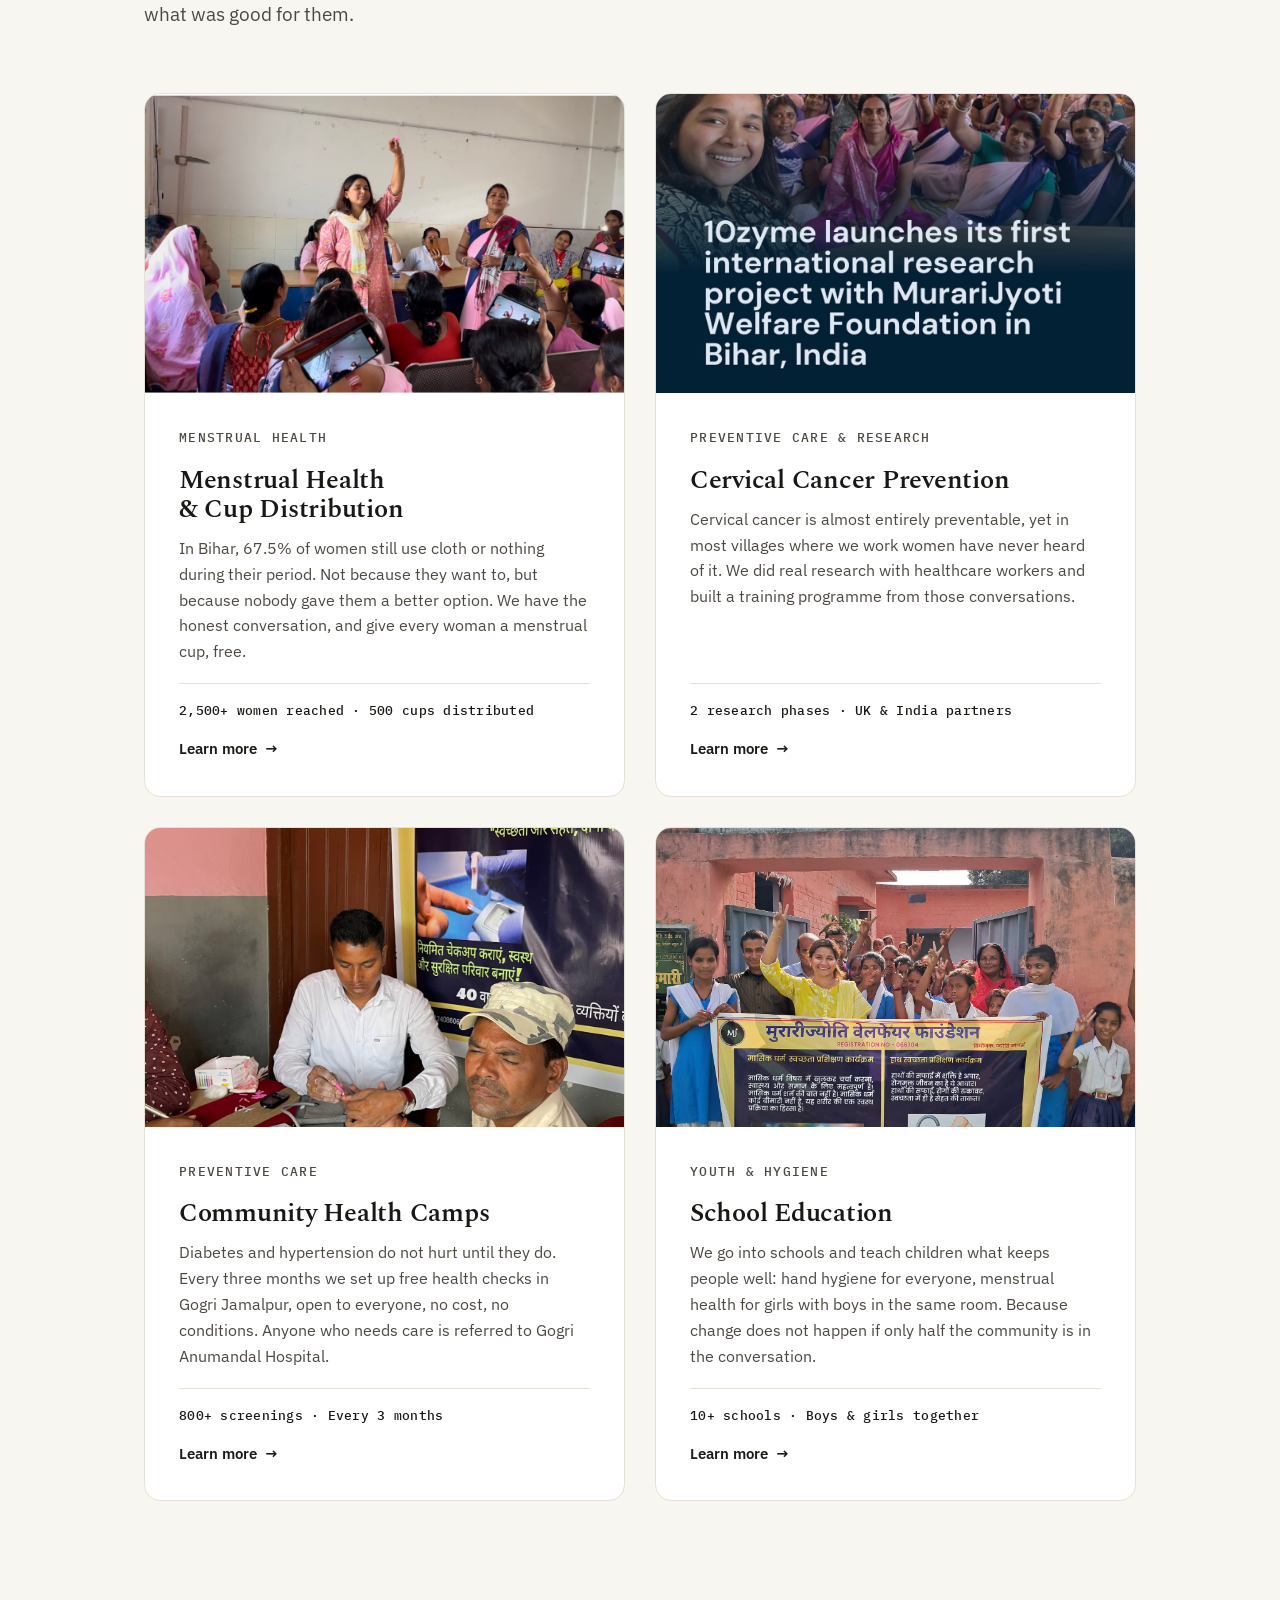
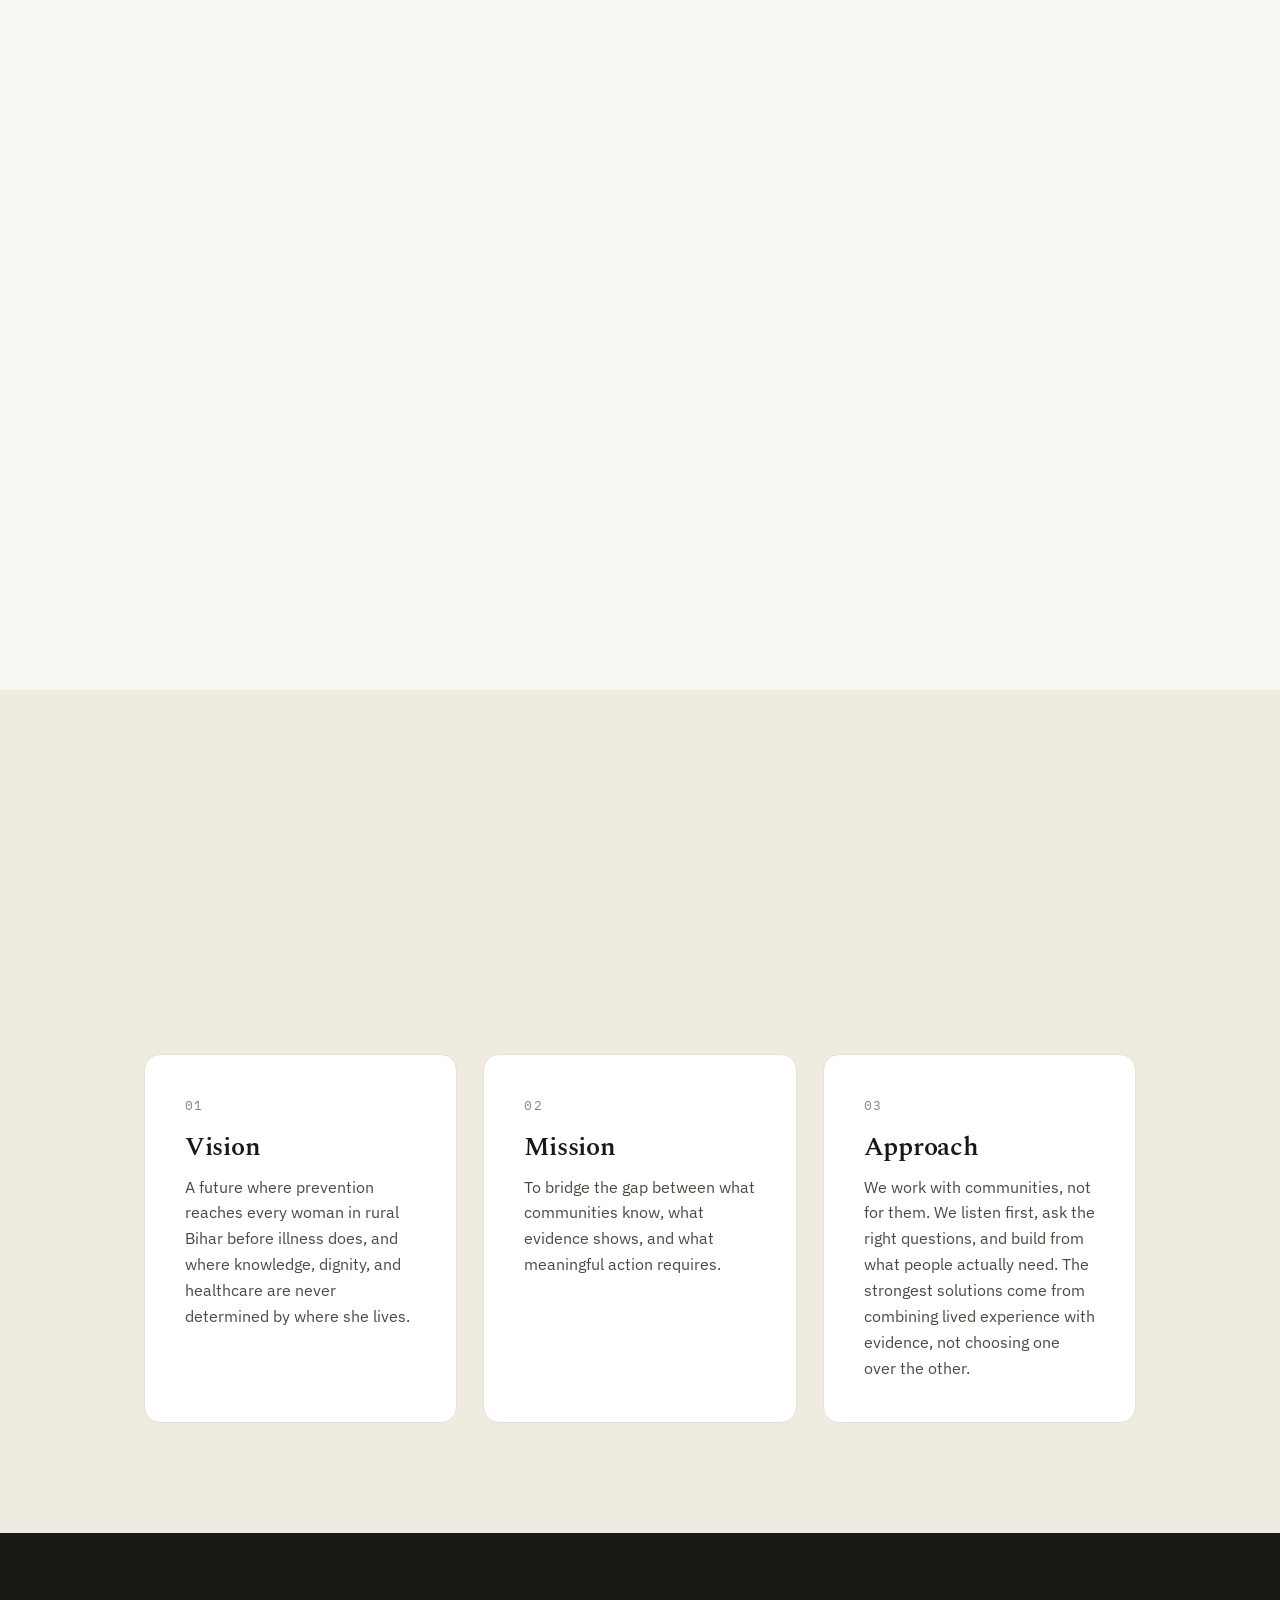
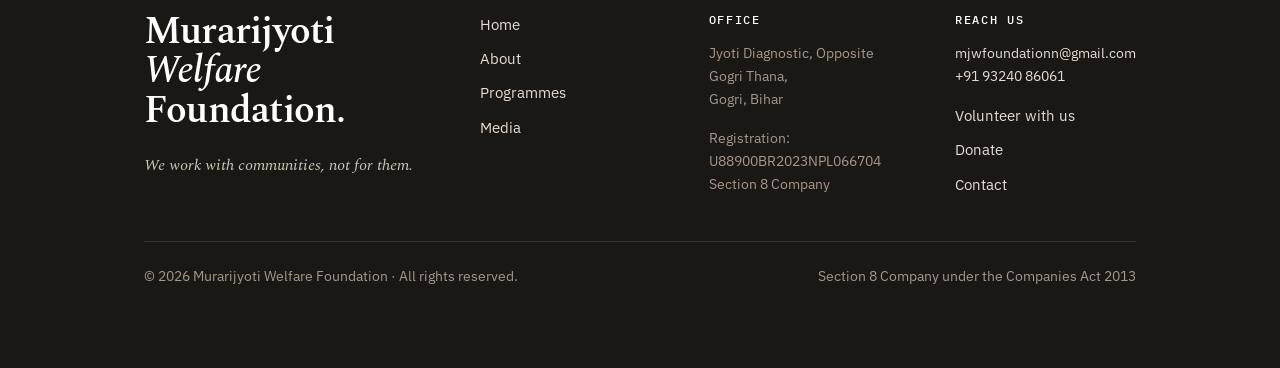
==== commit 0598a752: "Correct programme stats and fix hospital name sitewide - programs.html §01: add 400+ ASHA workers tr" ====
--- a/index.html
+++ b/index.html
@@ -94,9 +94,9 @@
         <p class="stat__note">Across 6 community health camps</p>
       </div>
       <div class="stat reveal">
-        <p class="stat__num"><span class="count" data-target="10" data-suffix="+">0</span></p>
-        <p class="stat__label">Schools reached</p>
-        <p class="stat__note">Across Khagaria &amp; Bhagalpur</p>
+        <p class="stat__num"><span class="count" data-target="1500" data-suffix="+">0</span></p>
+        <p class="stat__label">Students reached</p>
+        <p class="stat__note">In schools &amp; neighbourhoods</p>
       </div>
     </div>
   </div>
@@ -150,7 +150,7 @@
         <div class="focus__body">
           <span class="focus__cat">Preventive Care</span>
           <h3 class="focus__title">Community Health Camps</h3>
-          <p class="focus__desc">Diabetes and hypertension do not hurt until they do. Every three months we set up free health checks in Gogri Jamalpur, open to everyone, no cost, no conditions. Anyone who needs care is referred to Referral Hospital Gogri.</p>
+          <p class="focus__desc">Diabetes and hypertension do not hurt until they do. Every three months we set up free health checks in Gogri Jamalpur, open to everyone, no cost, no conditions. Anyone who needs care is referred to Gogri Anumandal Hospital.</p>
           <p class="focus__metrics">800+ screenings · Every 3 months</p>
           <a href="programs.html#camps" class="cardlink">Learn more <span class="arrow">→</span></a>
         </div>
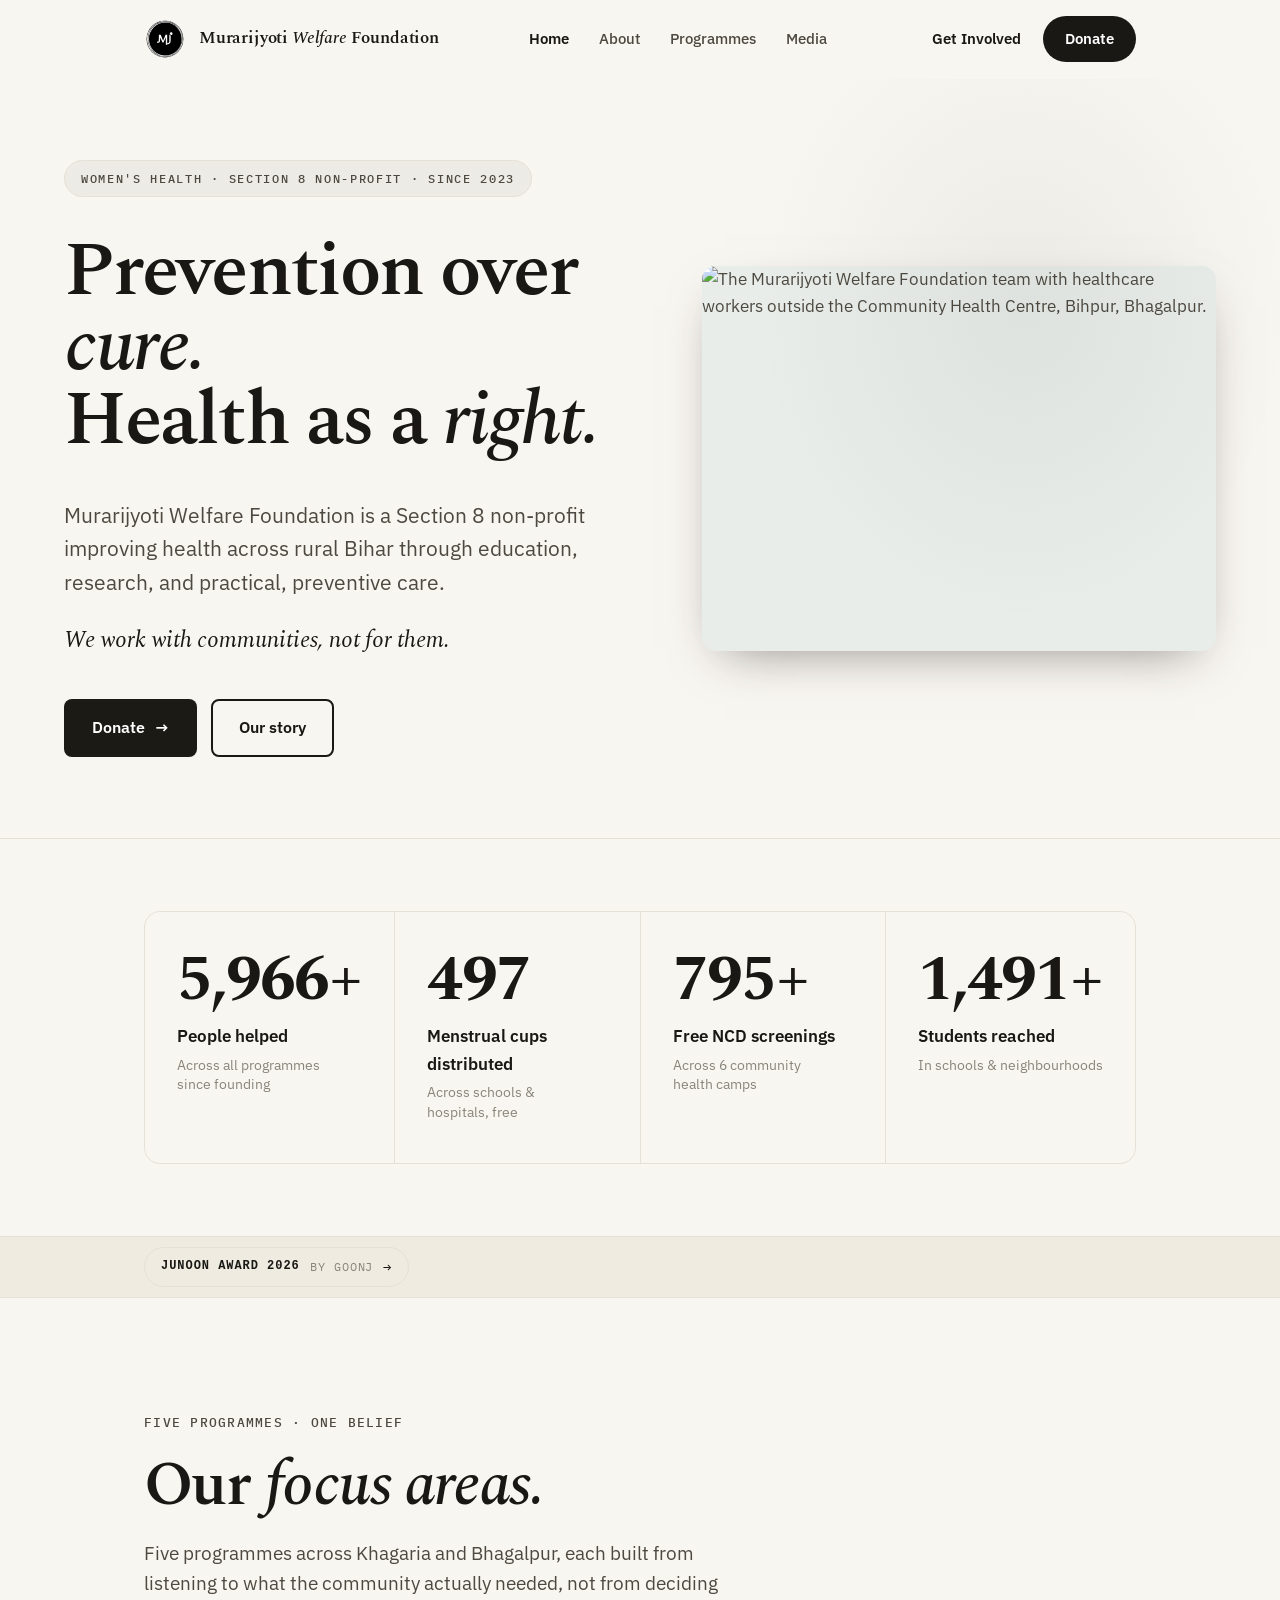
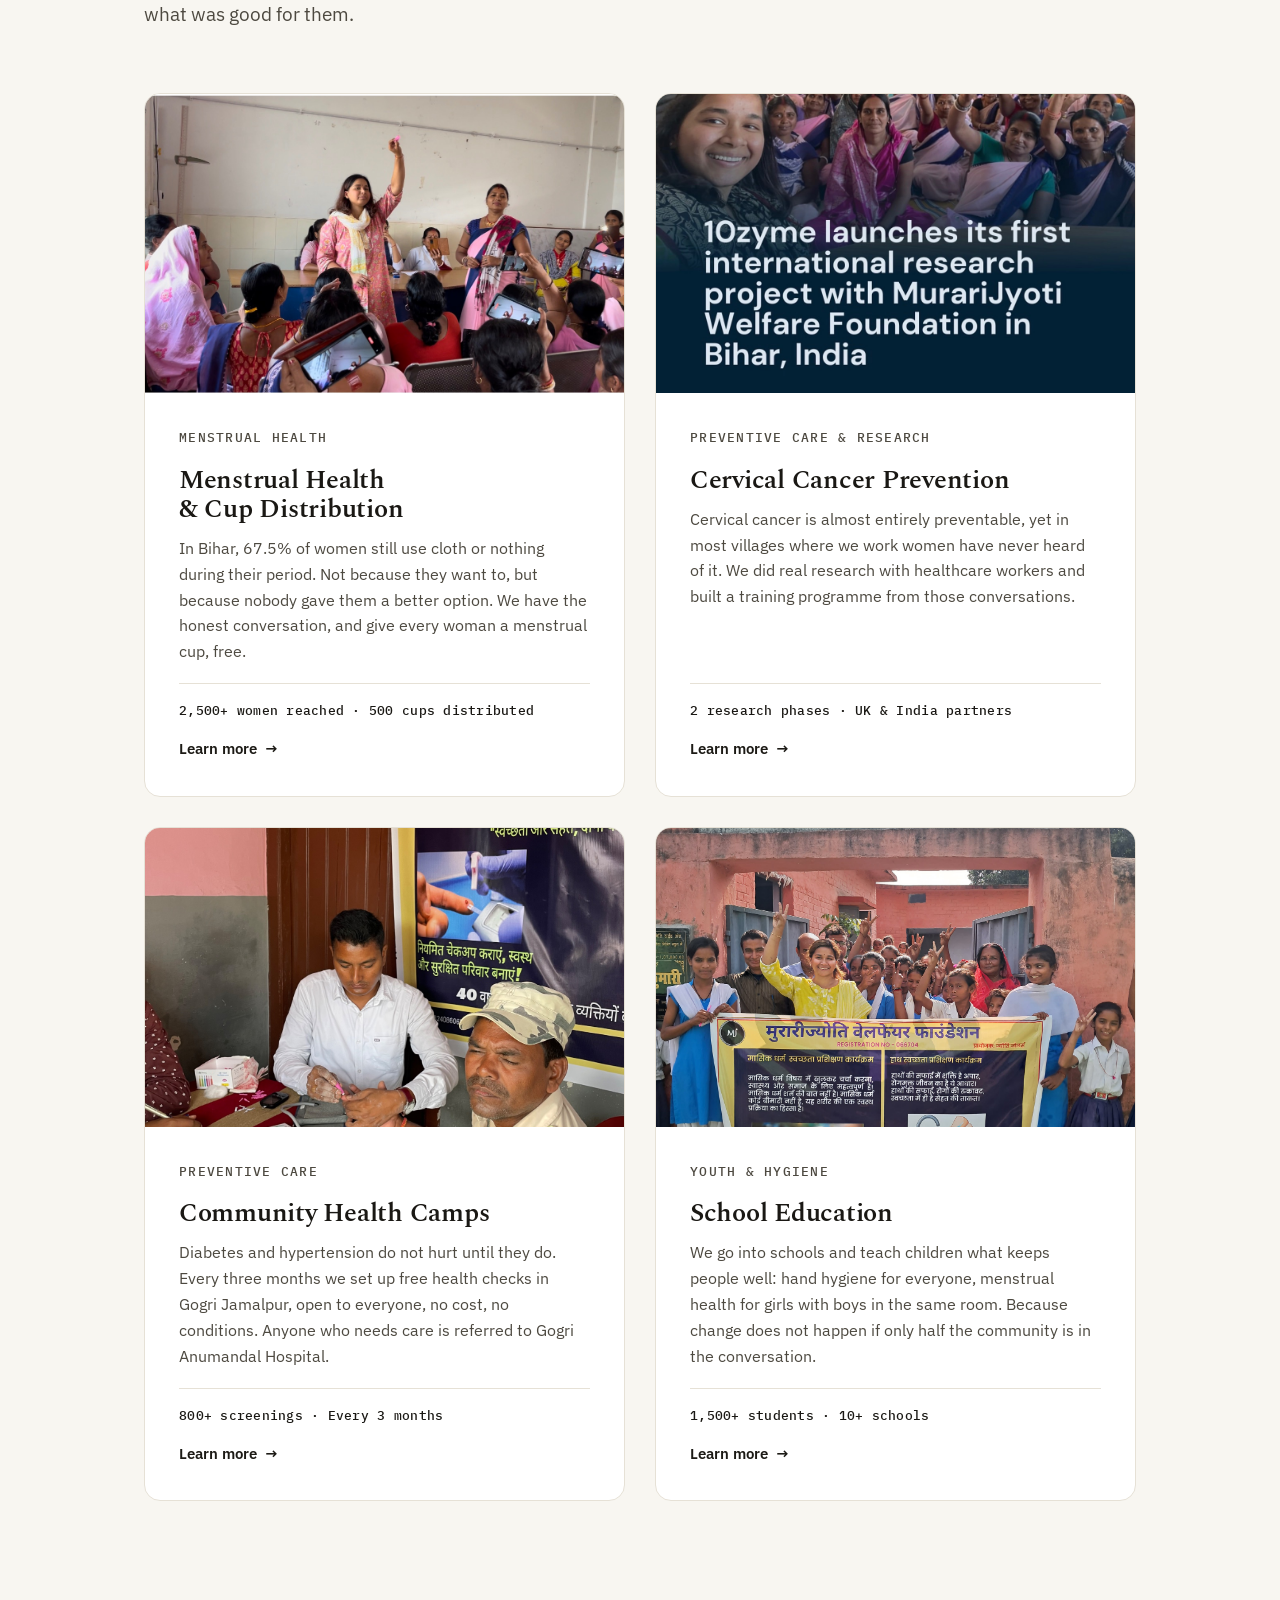
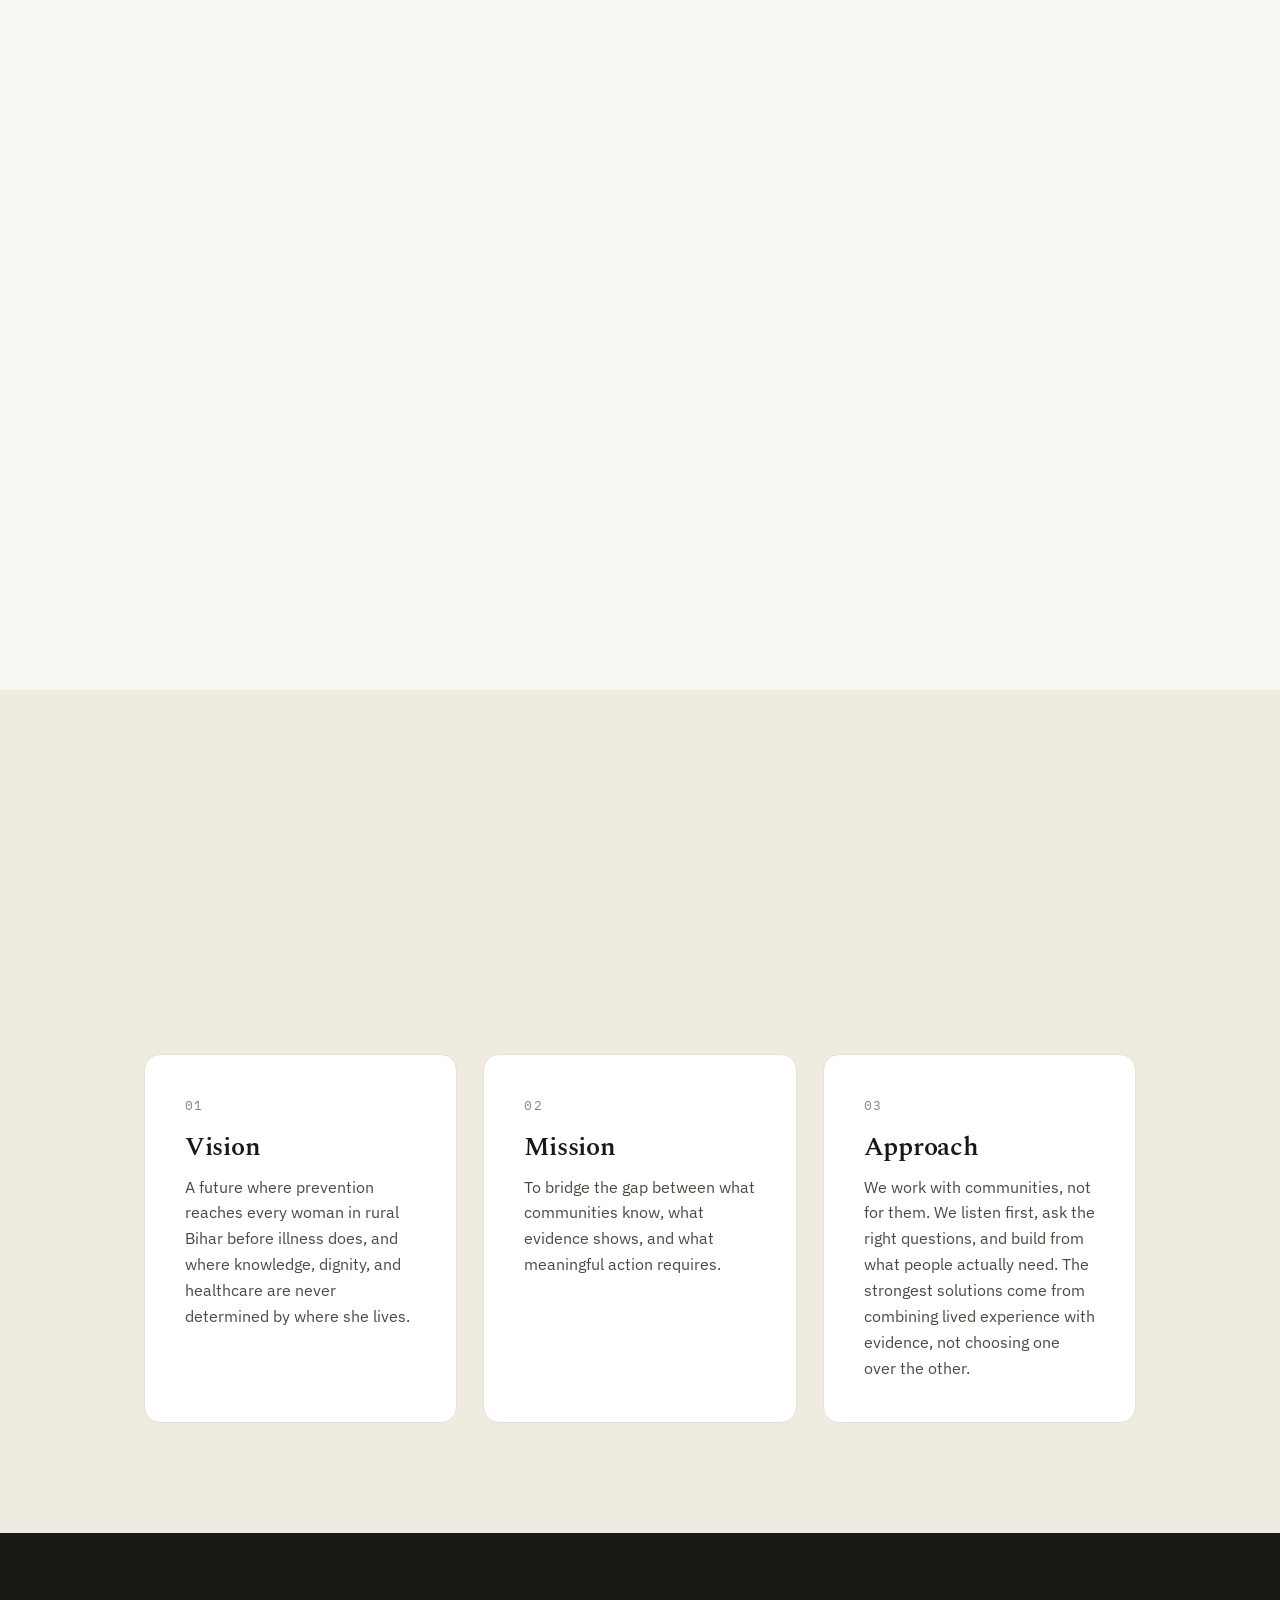
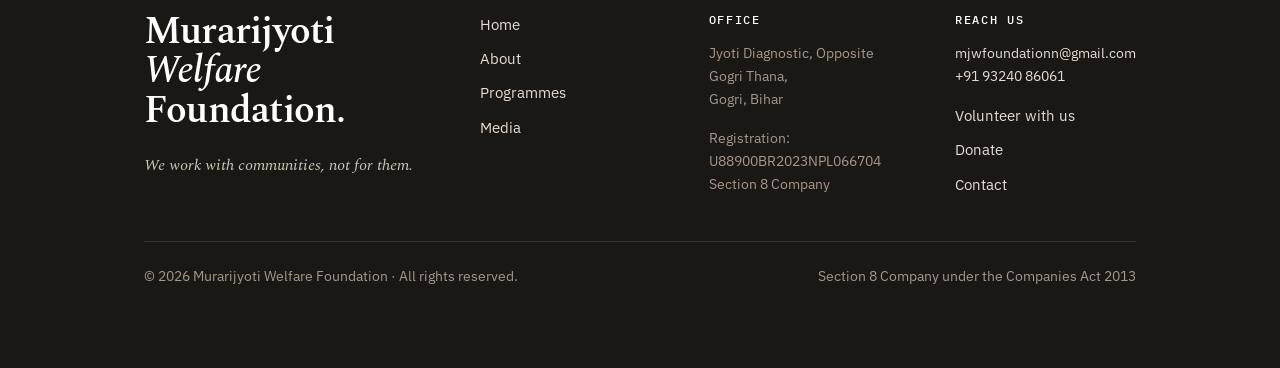
==== commit 9d83afa8: "Update school metric on home page and donate page - index.html focus card: "10+ schools · Boys & gir" ====
--- a/index.html
+++ b/index.html
@@ -162,7 +162,7 @@
           <span class="focus__cat">Youth &amp; Hygiene</span>
           <h3 class="focus__title">School Education</h3>
           <p class="focus__desc">We go into schools and teach children what keeps people well: hand hygiene for everyone, menstrual health for girls with boys in the same room. Because change does not happen if only half the community is in the conversation.</p>
-          <p class="focus__metrics">10+ schools · Boys &amp; girls together</p>
+          <p class="focus__metrics">1,500+ students · 10+ schools</p>
           <a href="programs.html#school" class="cardlink">Learn more <span class="arrow">→</span></a>
         </div>
       </article>
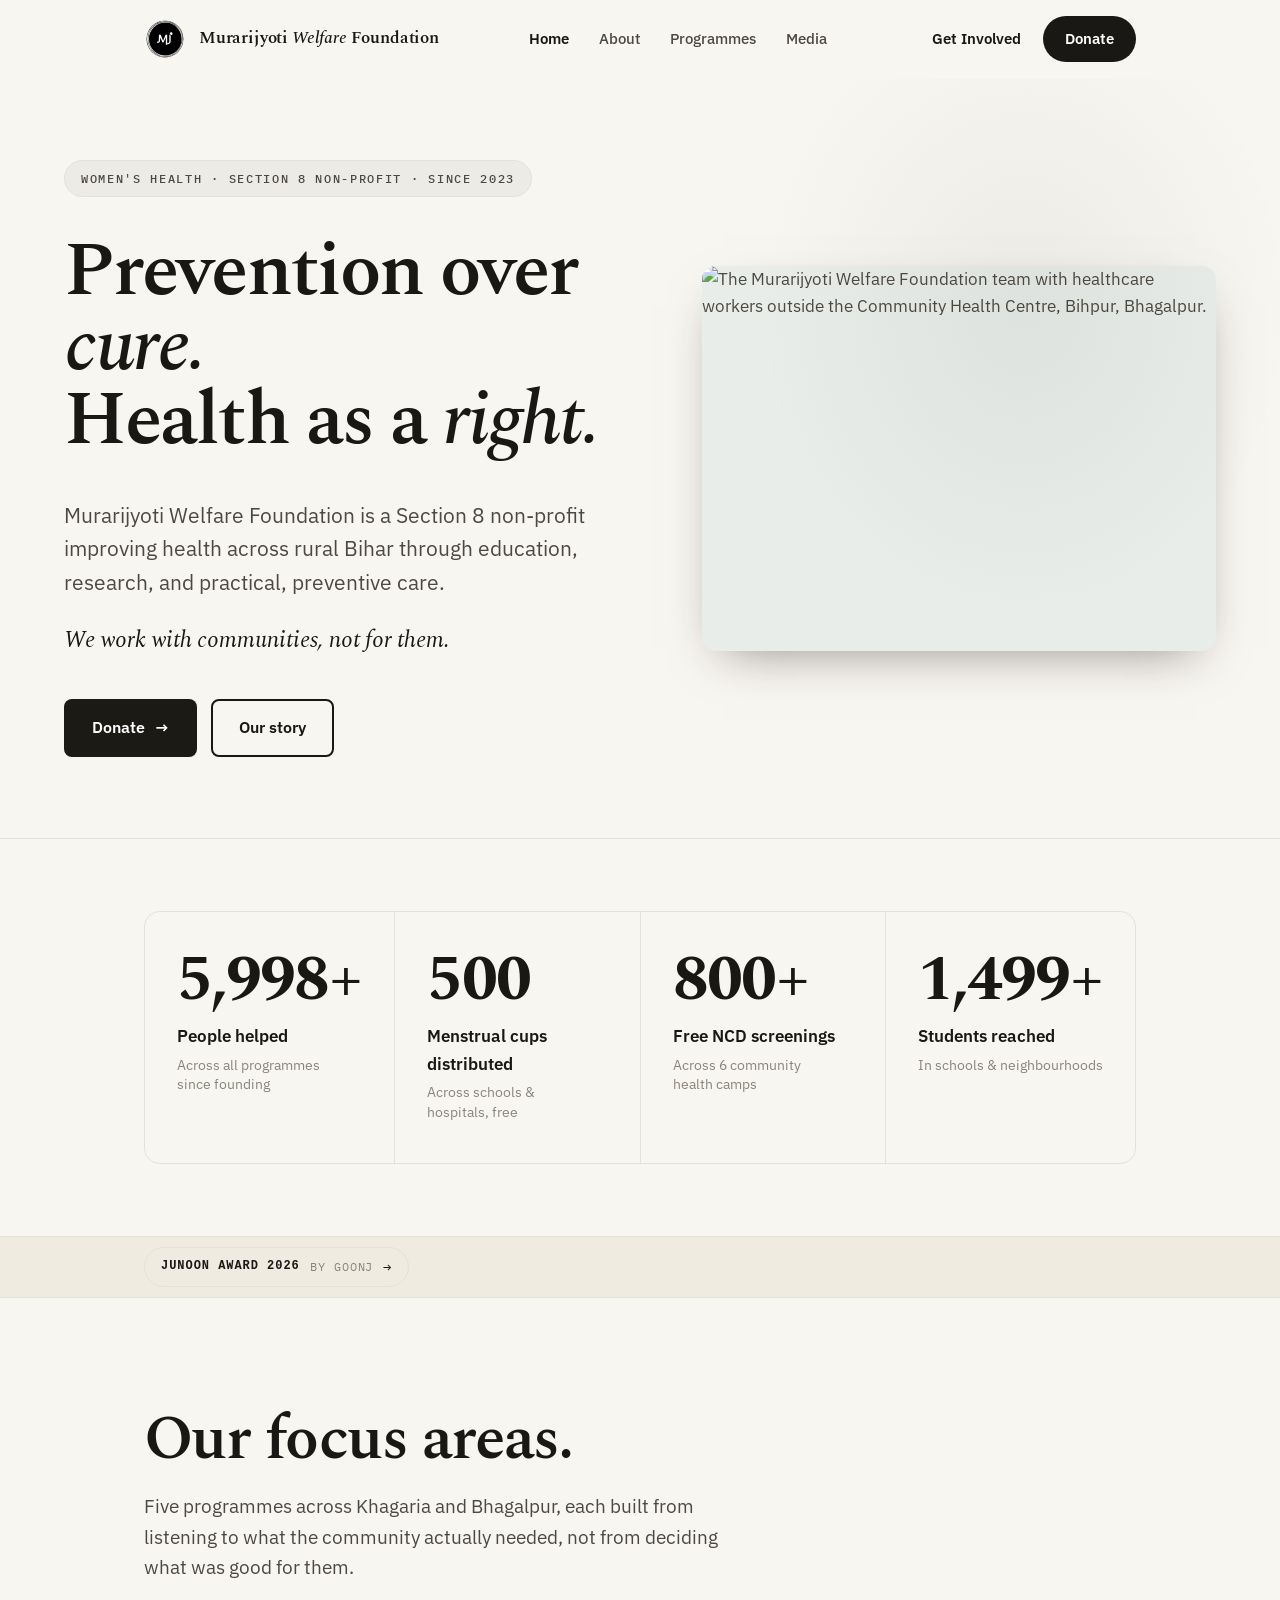
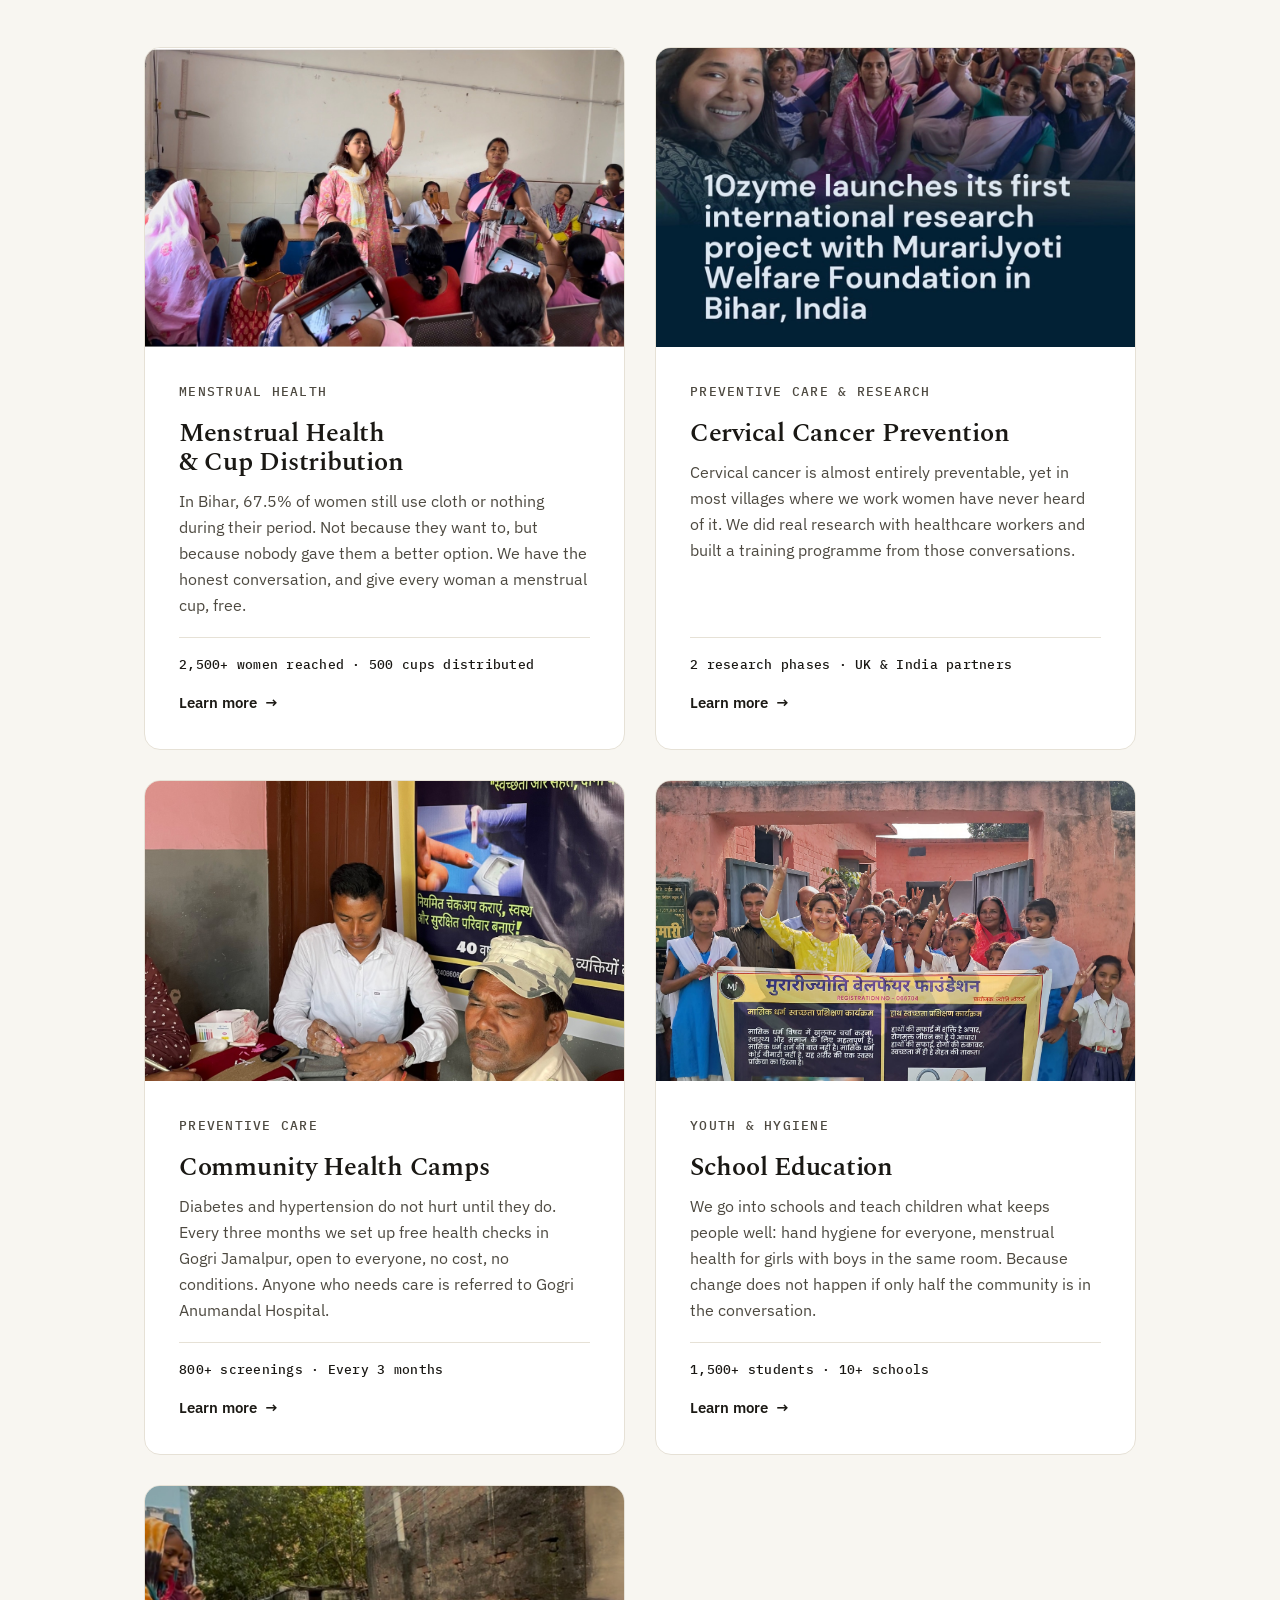
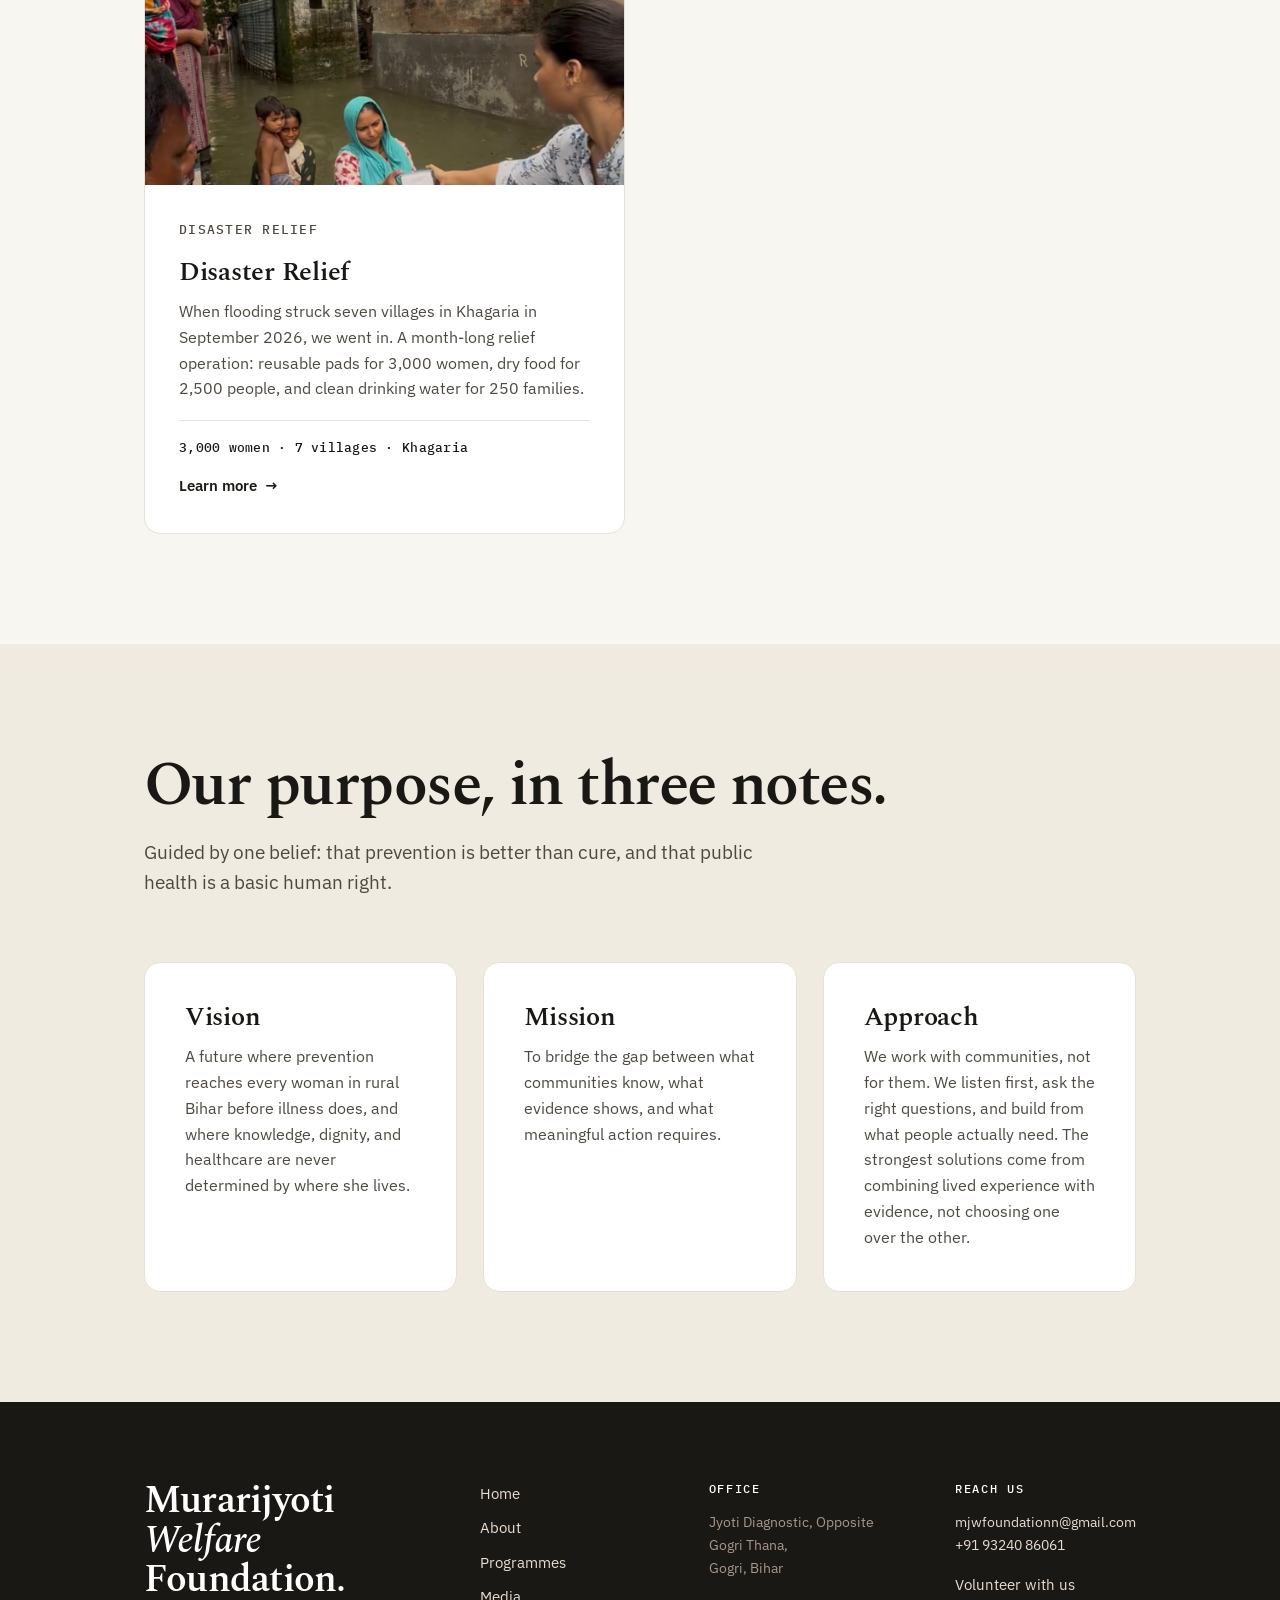
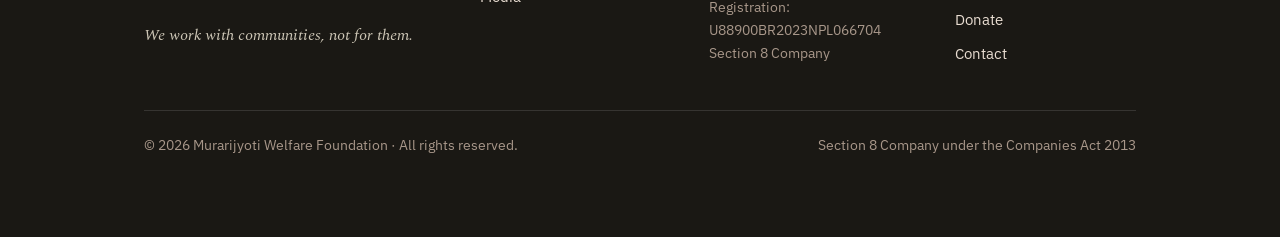
==== commit 40e0764e: "Design: reduce template tells, remove hero from inner pages - Remove .reveal from hero content — pre" ====
--- a/index.html
+++ b/index.html
@@ -57,7 +57,7 @@
 
 <!-- ============ 1 · HERO ============ -->
 <section class="hero2 hero2--split" data-screen-label="Hero">
-  <div class="wrap hero2__inner reveal">
+  <div class="wrap hero2__inner">
     <div class="hero2__col">
       <p class="hero2__badge">Women's health · Section 8 non-profit · Since 2023</p>
       <h1 class="hero2__head">Prevention over <em>cure.</em><br />Health as a <em>right.</em></h1>
@@ -68,7 +68,7 @@
         <a href="about.html" class="btn btn--ghost">Our story</a>
       </div>
     </div>
-    <figure class="hero2__media reveal">
+    <figure class="hero2__media">
       <div class="ph ph--shadow"><img src="photos/IMG_0752.jpeg" alt="The Murarijyoti Welfare Foundation team with healthcare workers outside the Community Health Centre, Bihpur, Bhagalpur." /></div>
     </figure>
   </div>
@@ -117,8 +117,7 @@
 <section class="section" data-screen-label="Focus areas">
   <div class="wrap">
     <div class="sectionhead reveal">
-      <p class="smark"><span class="smark__no">§ 01</span> Five programmes · One belief</p>
-      <h2 class="dhead">Our <em>focus areas.</em></h2>
+      <h2 class="dhead">Our focus areas.</h2>
       <p class="dhead__lede">Five programmes across Khagaria and Bhagalpur, each built from listening to what the community actually needed, not from deciding what was good for them.</p>
     </div>
 
@@ -185,24 +184,20 @@
 <section class="section section--cream" data-screen-label="Vision Mission Approach">
   <div class="wrap">
     <div class="sectionhead reveal">
-      <p class="smark"><span class="smark__no">§ 02</span> Vision · Mission · Approach</p>
-      <h2 class="dhead">Our <em>purpose</em>, in three notes.</h2>
+      <h2 class="dhead">Our purpose, in three notes.</h2>
       <p class="dhead__lede">Guided by one belief: that prevention is better than cure, and that public health is a basic human right.</p>
     </div>
 
     <div class="vma">
       <article class="vmacard reveal">
-        <span class="vmacard__no">01</span>
         <h3 class="vmacard__title">Vision</h3>
         <p class="vmacard__text">A future where prevention reaches every woman in rural Bihar before illness does, and where knowledge, dignity, and healthcare are never determined by where she lives.</p>
       </article>
       <article class="vmacard reveal">
-        <span class="vmacard__no">02</span>
         <h3 class="vmacard__title">Mission</h3>
         <p class="vmacard__text">To bridge the gap between what communities know, what evidence shows, and what meaningful action requires.</p>
       </article>
       <article class="vmacard reveal">
-        <span class="vmacard__no">03</span>
         <h3 class="vmacard__title">Approach</h3>
         <p class="vmacard__text">We work with communities, not for them. We listen first, ask the right questions, and build from what people actually need. The strongest solutions come from combining lived experience with evidence, not choosing one over the other.</p>
       </article>
--- a/styles.css
+++ b/styles.css
@@ -473,8 +473,8 @@
 /* ---------- vision / mission / approach ---------- */
 .vma { display: grid; gap: clamp(18px,2.4vw,26px); grid-template-columns: 1fr; }
 @media (min-width: 820px) { .vma { grid-template-columns: repeat(3, 1fr); } }
-.vmacard { background: var(--white); border: 1px solid var(--line); border-radius: 16px; padding: clamp(28px,3.2vw,40px); display: flex; flex-direction: column; transition: transform .3s ease, box-shadow .3s ease; }
-.vmacard:hover { transform: translateY(-4px); box-shadow: 0 28px 60px -34px rgba(28,26,21,0.45); }
+.vmacard { background: var(--white); border: 1px solid var(--line); border-radius: 16px; padding: clamp(28px,3.2vw,40px); display: flex; flex-direction: column; transition: border-color .3s ease; }
+.vmacard:hover { border-color: #D9D3C6; }
 .vmacard__no { font-family: var(--mono); font-size: var(--fs-label); letter-spacing: 0.1em; color: var(--muted); margin-bottom: var(--gap-label); }
 .vmacard__title { font-size: var(--fs-card-title); margin-bottom: var(--gap-title); }
 .vmacard__text { color: var(--body); font-size: var(--fs-card-body); margin: 0; }
@@ -495,9 +495,9 @@
 @media (min-width: 460px) { .galgrid { grid-template-columns: 1fr 1fr; } }
 @media (min-width: 900px) { .galgrid { grid-template-columns: repeat(3, 1fr); } }
 @media (min-width: 1280px) { .galgrid { grid-template-columns: repeat(4, 1fr); } }
-.gitem { position: relative; margin: 0; aspect-ratio: 4 / 3; border-radius: 16px; overflow: hidden; border: 1px solid var(--line); background: #E8E3D8; transition: transform .3s ease, box-shadow .3s ease, border-color .3s ease; }
+.gitem { position: relative; margin: 0; aspect-ratio: 4 / 3; border-radius: 16px; overflow: hidden; border: 1px solid var(--line); background: #E8E3D8; transition: border-color .3s ease; }
 .gitem img { width: 100%; height: 100%; object-fit: cover; object-position: center 38%; display: block; transition: transform .6s ease; }
-.gitem:hover { transform: translateY(-4px); box-shadow: 0 26px 56px -34px rgba(28,26,21,0.45); border-color: #D9D3C6; }
+.gitem:hover { border-color: #D9D3C6; }
 .gitem:hover img { transform: scale(1.05); }
 .gitem__scrim { position: absolute; inset: 0; background: linear-gradient(180deg, rgba(18,17,13,0) 42%, rgba(18,17,13,0.66) 100%); opacity: 0; transition: opacity .3s ease; pointer-events: none; }
 .gitem:hover .gitem__scrim { opacity: 1; }
@@ -634,8 +634,8 @@
 /* ---------- team: photo cards (equal billing for all members) ---------- */
 .teamphoto { display: grid; gap: clamp(16px,2.2vw,26px); grid-template-columns: 1fr 1fr; }
 @media (min-width: 720px) { .teamphoto { grid-template-columns: repeat(3, 1fr); } }
-.tmember { background: var(--white); border: 1px solid var(--line); border-radius: 16px; overflow: hidden; display: flex; flex-direction: column; transition: transform .3s ease, box-shadow .3s ease, border-color .3s ease; }
-.tmember:hover { transform: translateY(-4px); box-shadow: 0 28px 60px -34px rgba(28,26,21,0.45); border-color: #D9D3C6; }
+.tmember { background: var(--white); border: 1px solid var(--line); border-radius: 16px; overflow: hidden; display: flex; flex-direction: column; transition: border-color .3s ease; }
+.tmember:hover { border-color: #D9D3C6; }
 .tmember__photo { display: block; width: 100%; aspect-ratio: 4 / 5; height: auto; object-fit: cover; object-position: center 22%; border-bottom: 1px solid var(--line); }
 .tmember__private { display: flex; flex-direction: column; align-items: center; justify-content: center; gap: 13px; width: 100%; aspect-ratio: 4 / 5; height: auto; padding: 24px; text-align: center; border-bottom: 1px solid var(--line); background-color: var(--cream); background-image: radial-gradient(var(--line) 1px, transparent 1px); background-size: 11px 11px; }
 .tmember__private svg { width: 52px; height: 52px; color: var(--muted); opacity: 0.85; }
@@ -647,8 +647,8 @@
 /* ---------- partners list (editorial) ---------- */
 .partnerlist { display: grid; gap: clamp(18px,2.4vw,26px); grid-template-columns: 1fr; }
 @media (min-width: 760px) { .partnerlist { grid-template-columns: 1fr 1fr; } }
-.partnercard { background: var(--white); border: 1px solid var(--line); border-radius: 16px; padding: clamp(28px,3vw,40px); display: flex; flex-direction: column; transition: transform .3s ease, box-shadow .3s ease, border-color .3s ease; }
-.partnercard:hover { transform: translateY(-4px); box-shadow: 0 28px 60px -34px rgba(28,26,21,0.45); border-color: #D9D3C6; }
+.partnercard { background: var(--white); border: 1px solid var(--line); border-radius: 16px; padding: clamp(28px,3vw,40px); display: flex; flex-direction: column; transition: border-color .3s ease; }
+.partnercard:hover { border-color: #D9D3C6; }
 .partnercard__no { font-family: var(--mono); font-size: var(--fs-label); letter-spacing: 0.1em; color: var(--muted); margin-bottom: var(--gap-label); }
 .partnercard__name { font-size: var(--fs-card-title); margin-bottom: var(--gap-title); }
 .partnercard__loc { font-family: var(--mono); font-size: 12px; letter-spacing: 0.06em; text-transform: uppercase; color: var(--red); margin-bottom: 16px; }
